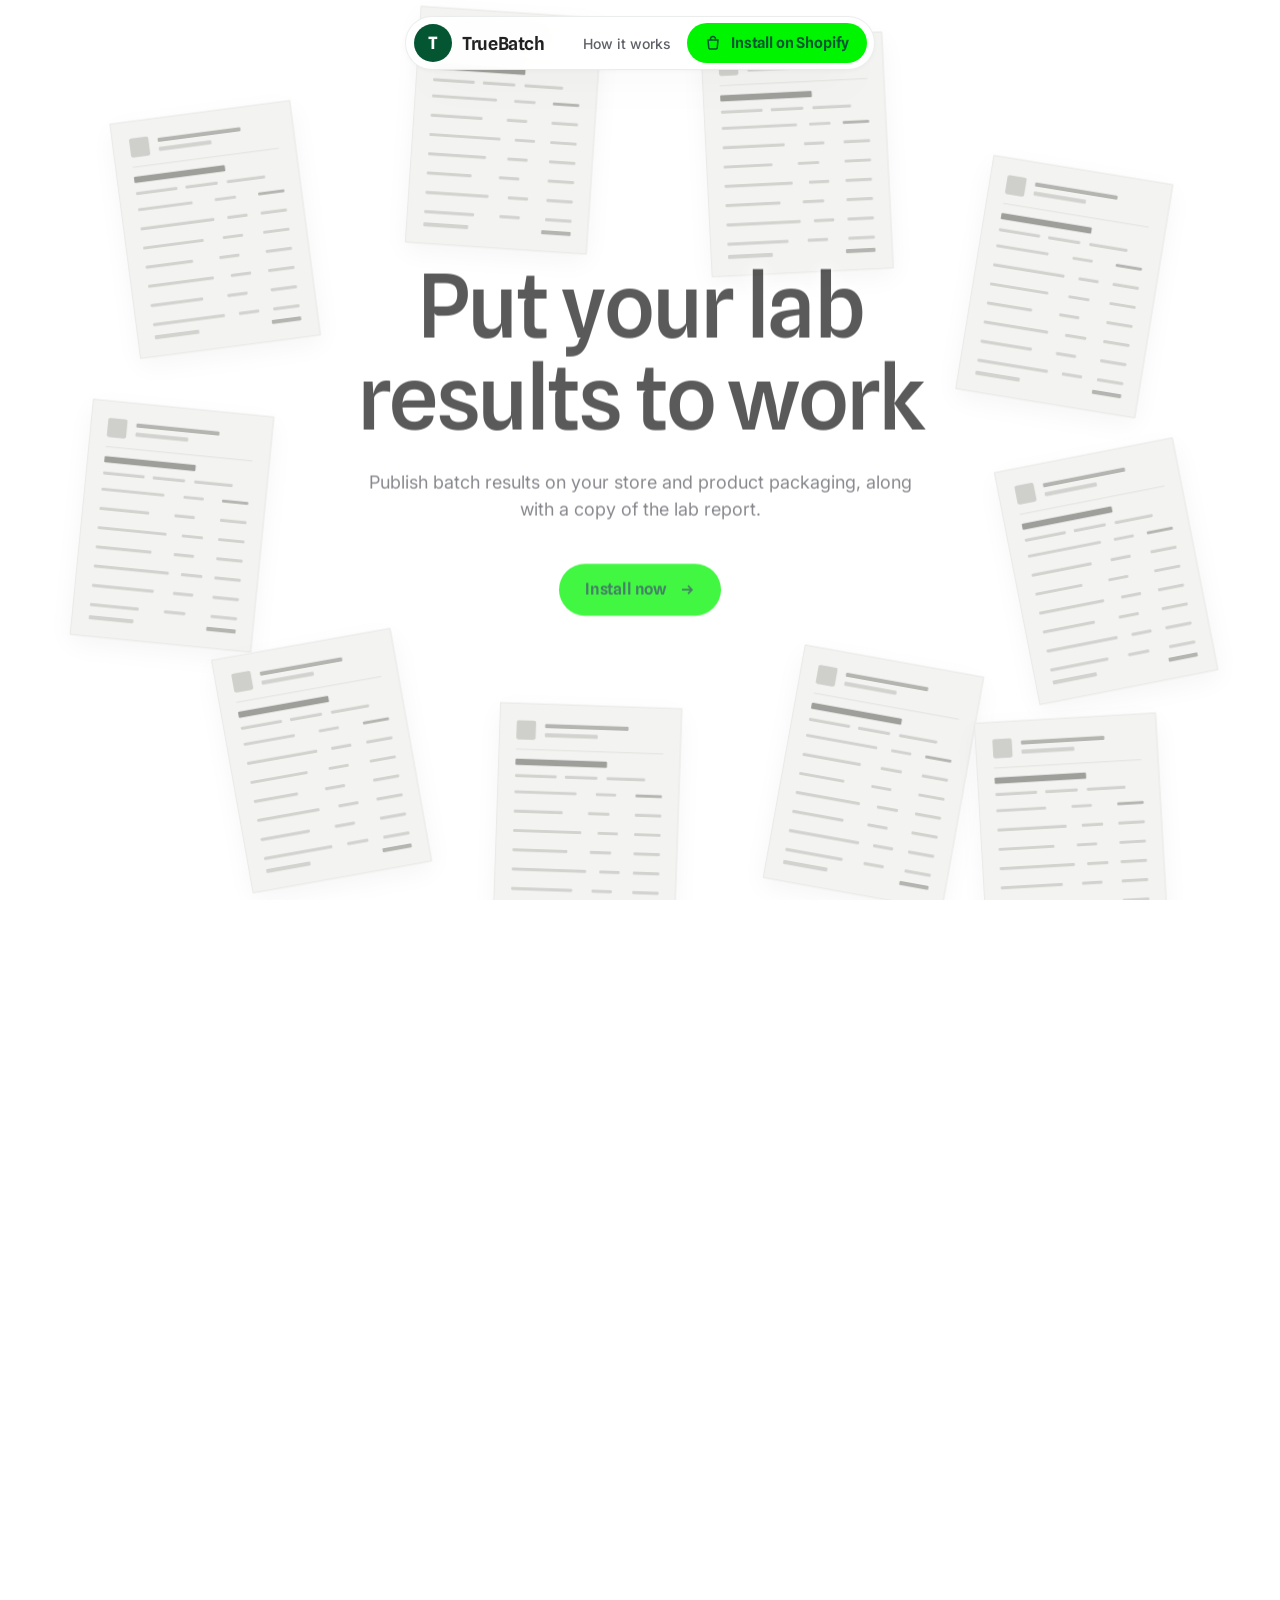
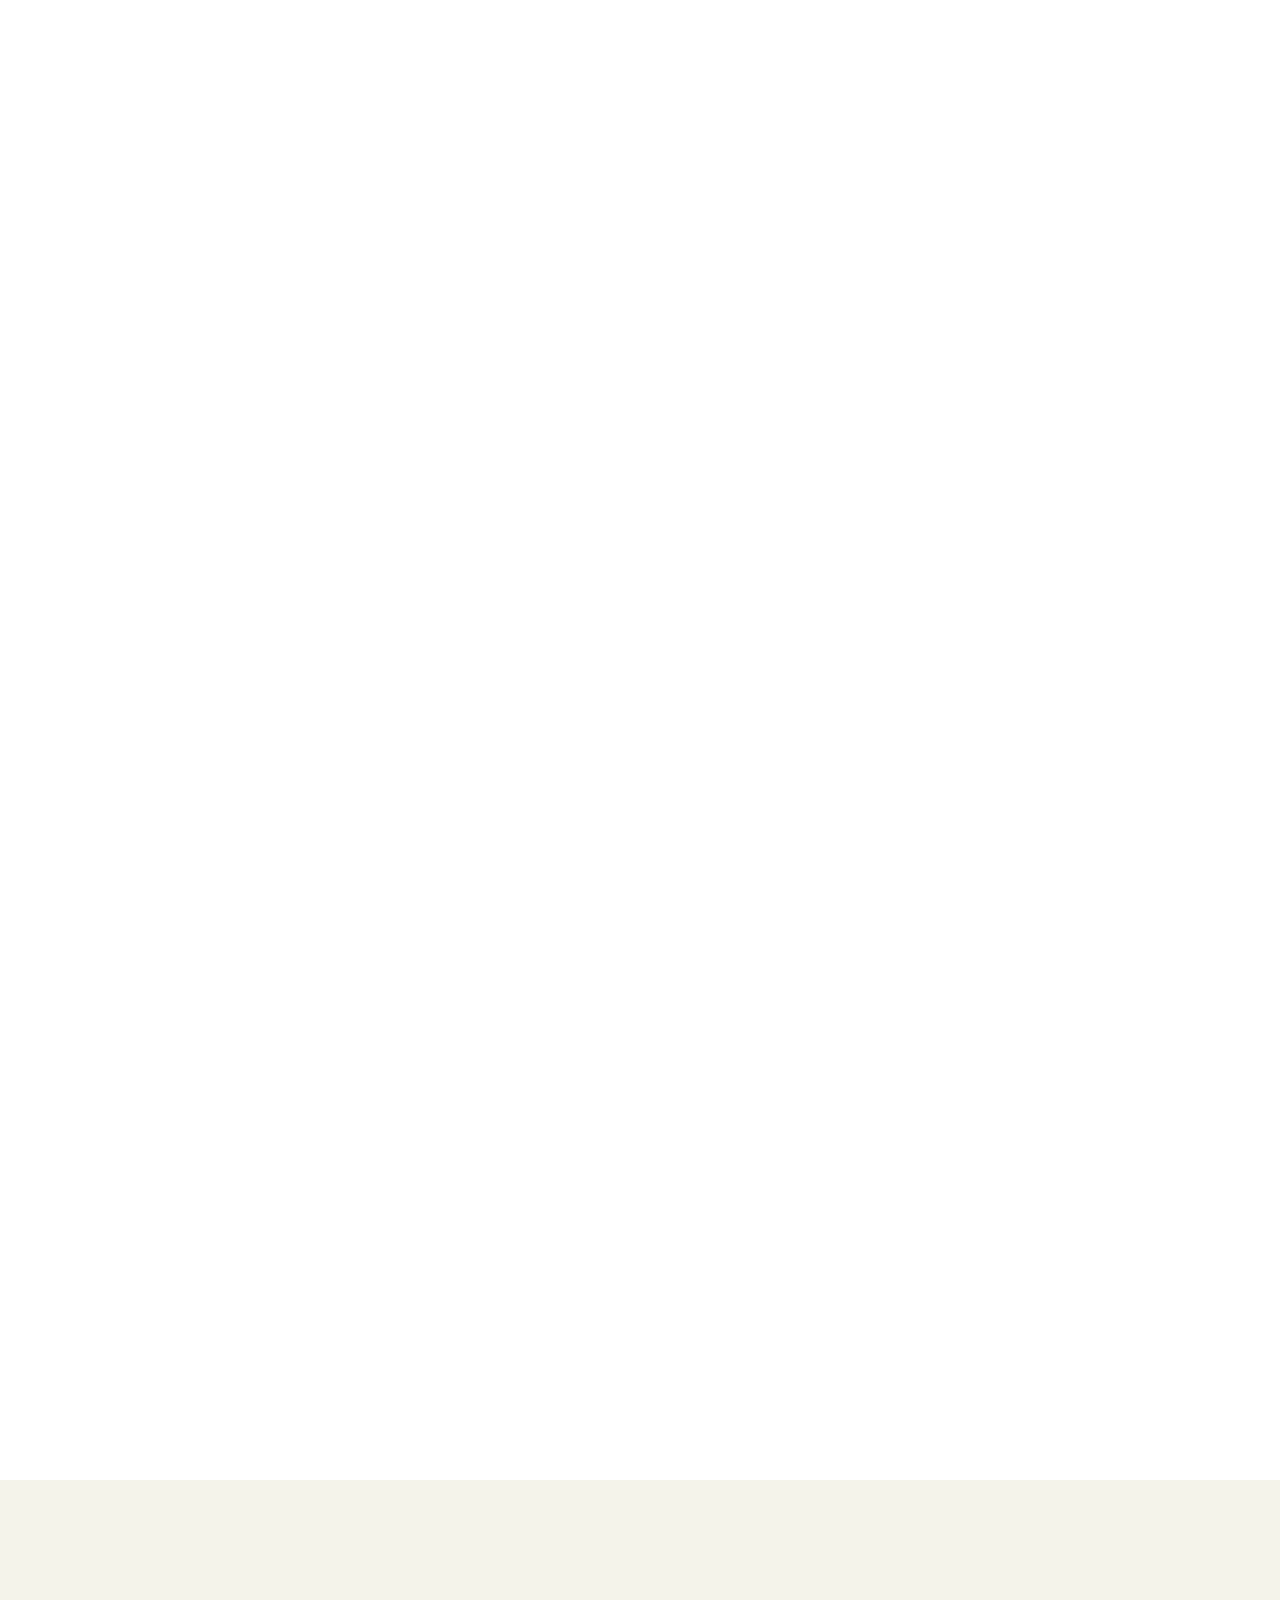
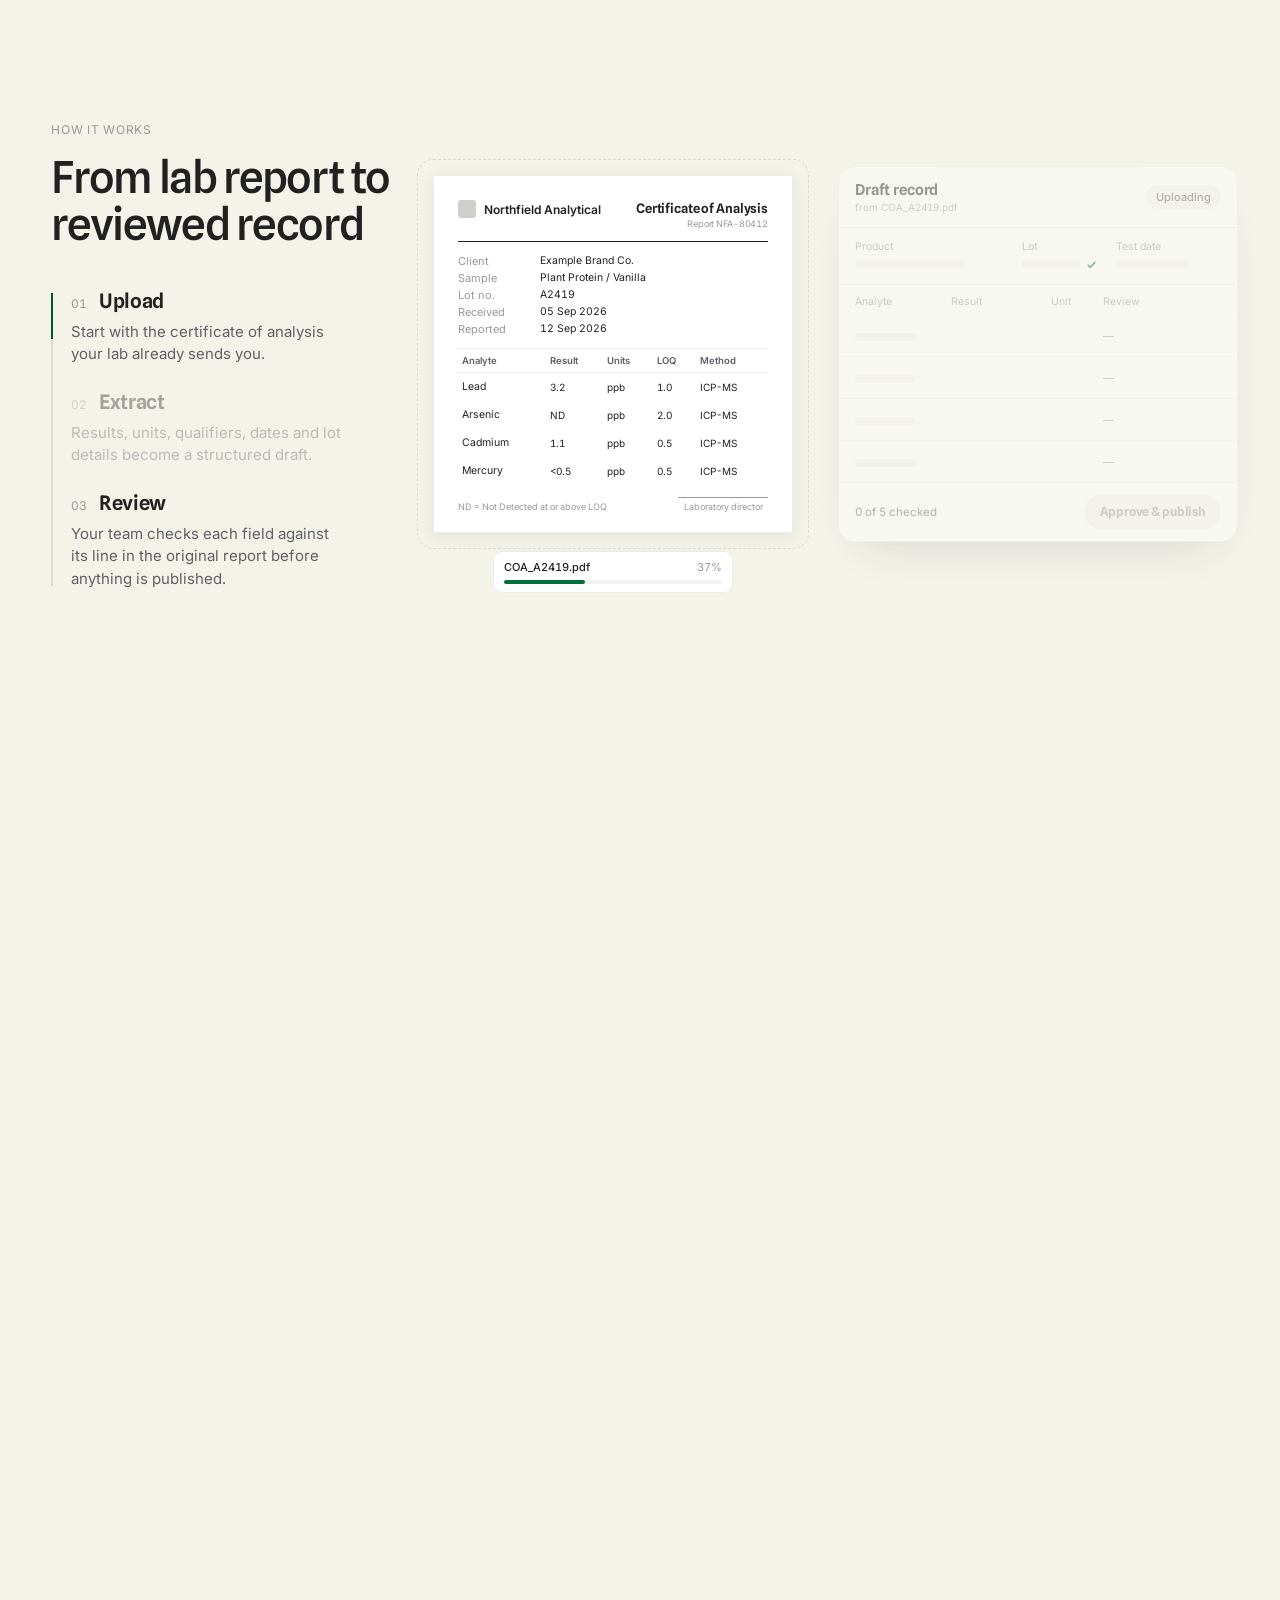
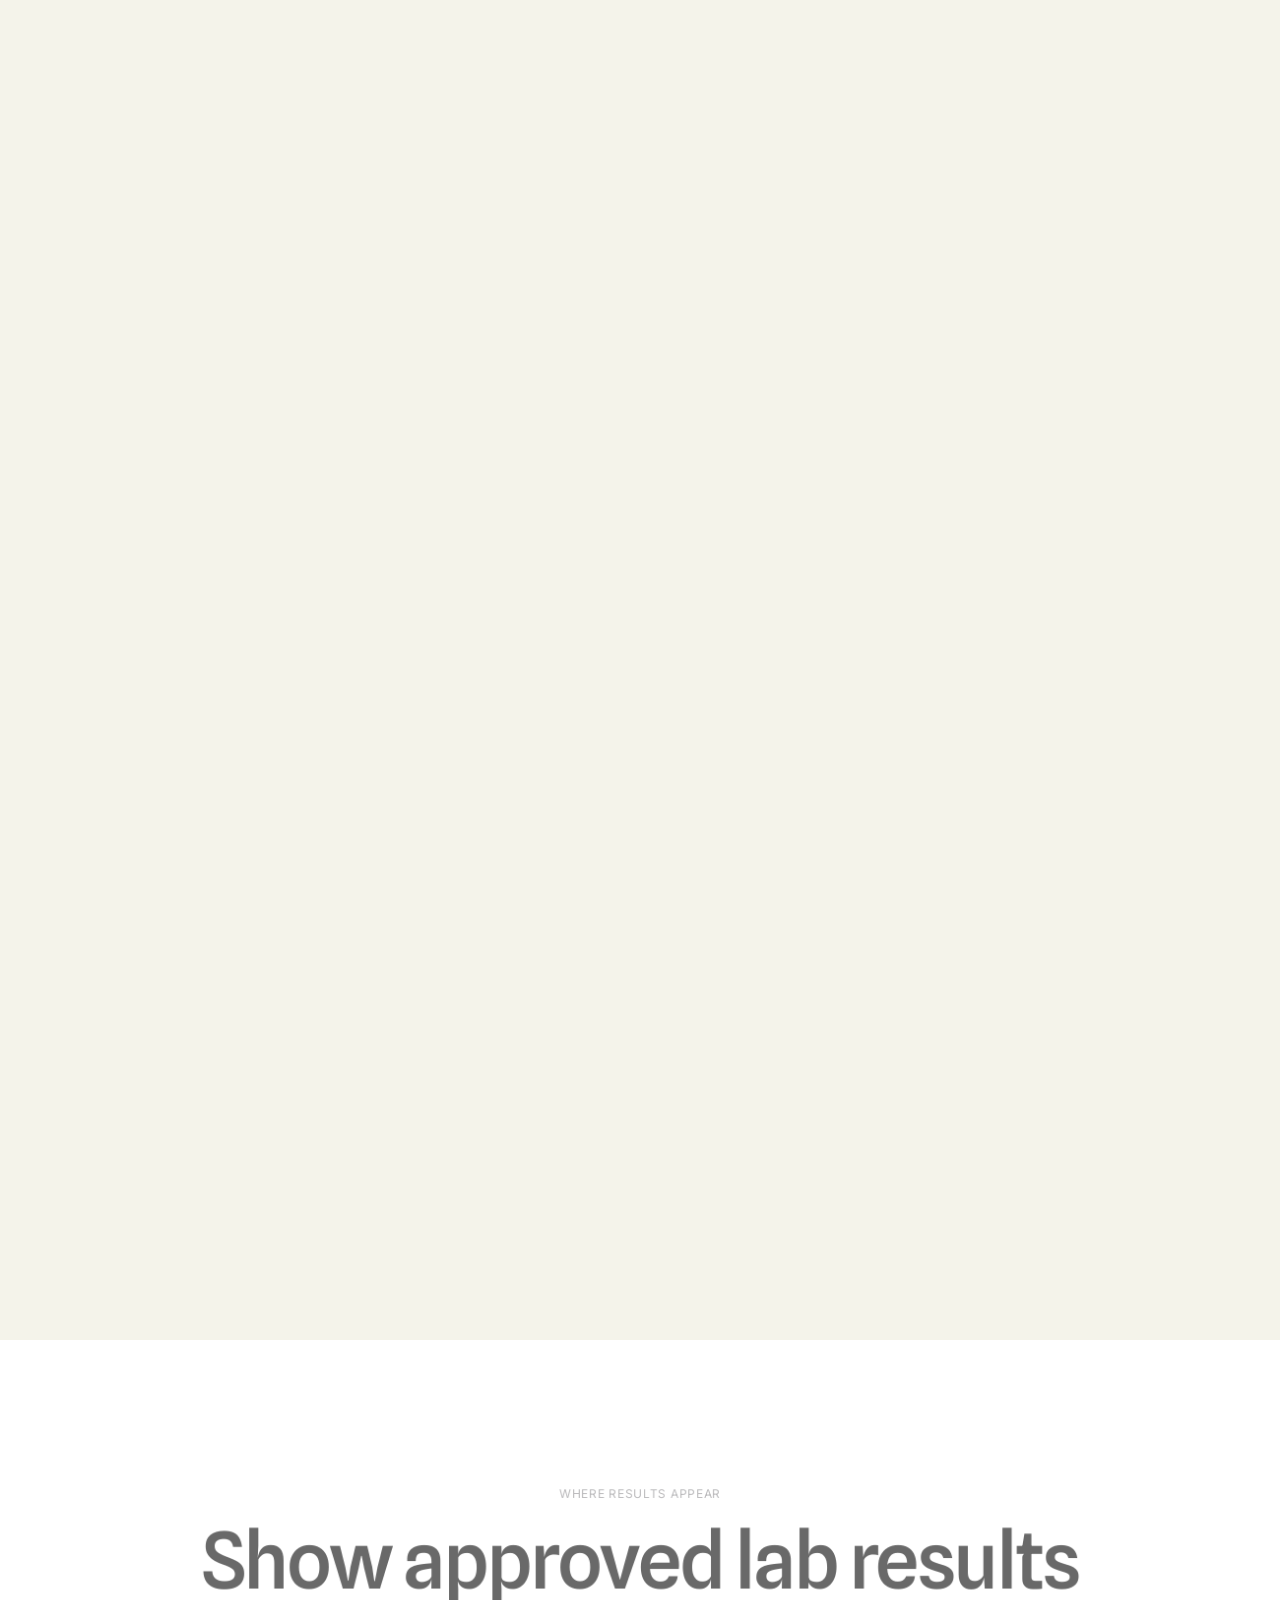
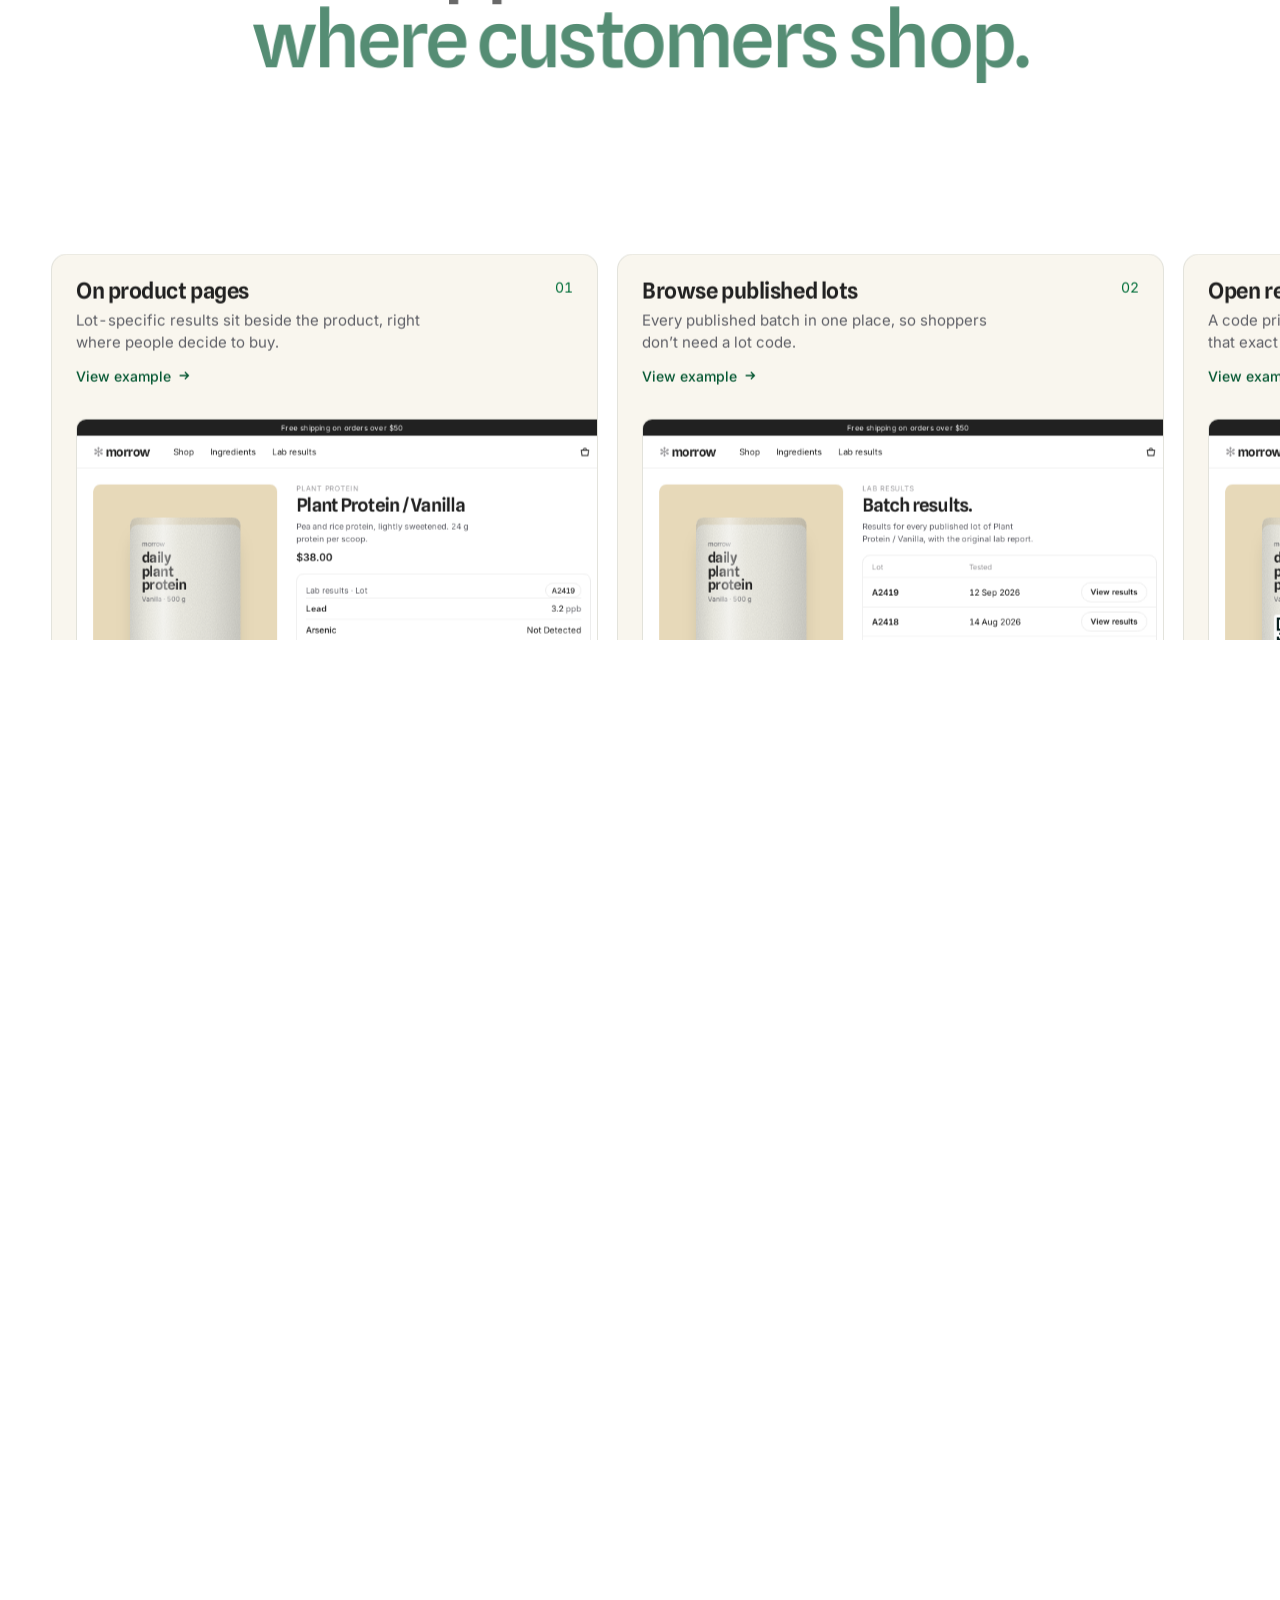
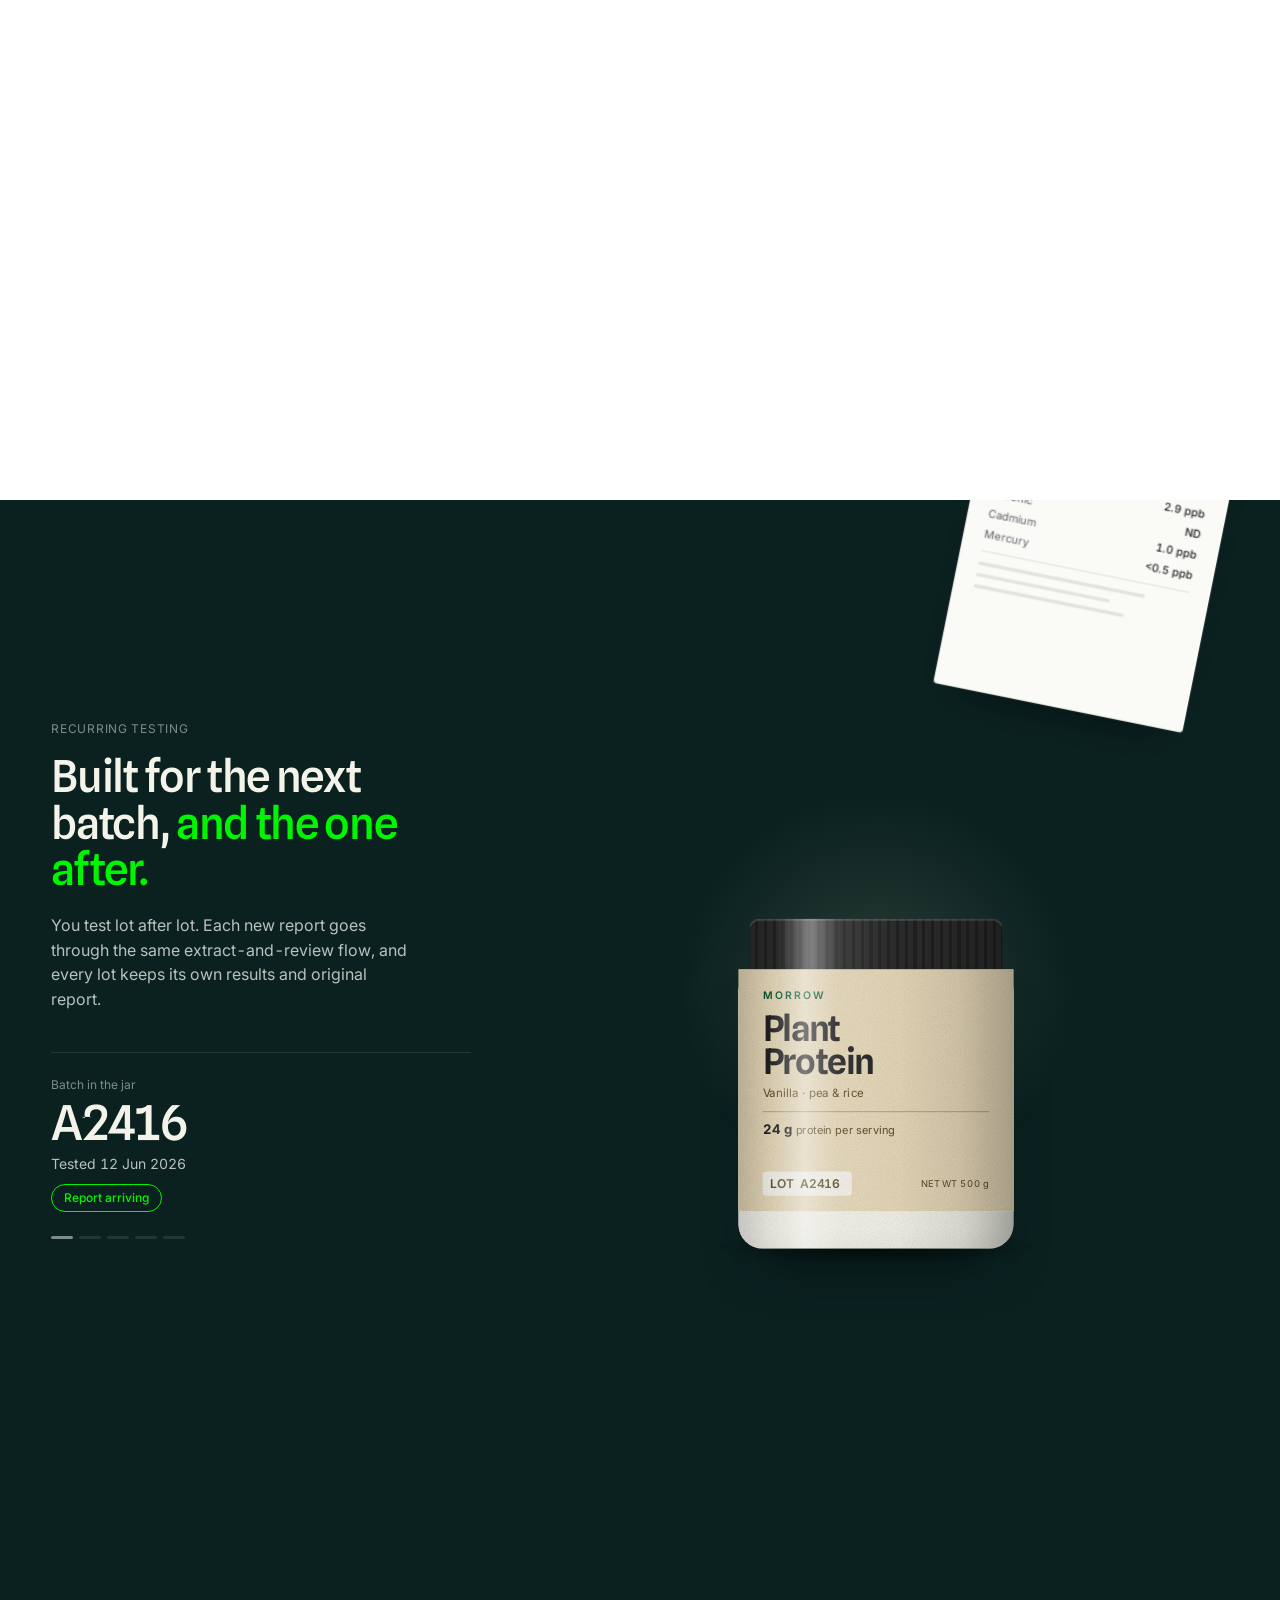
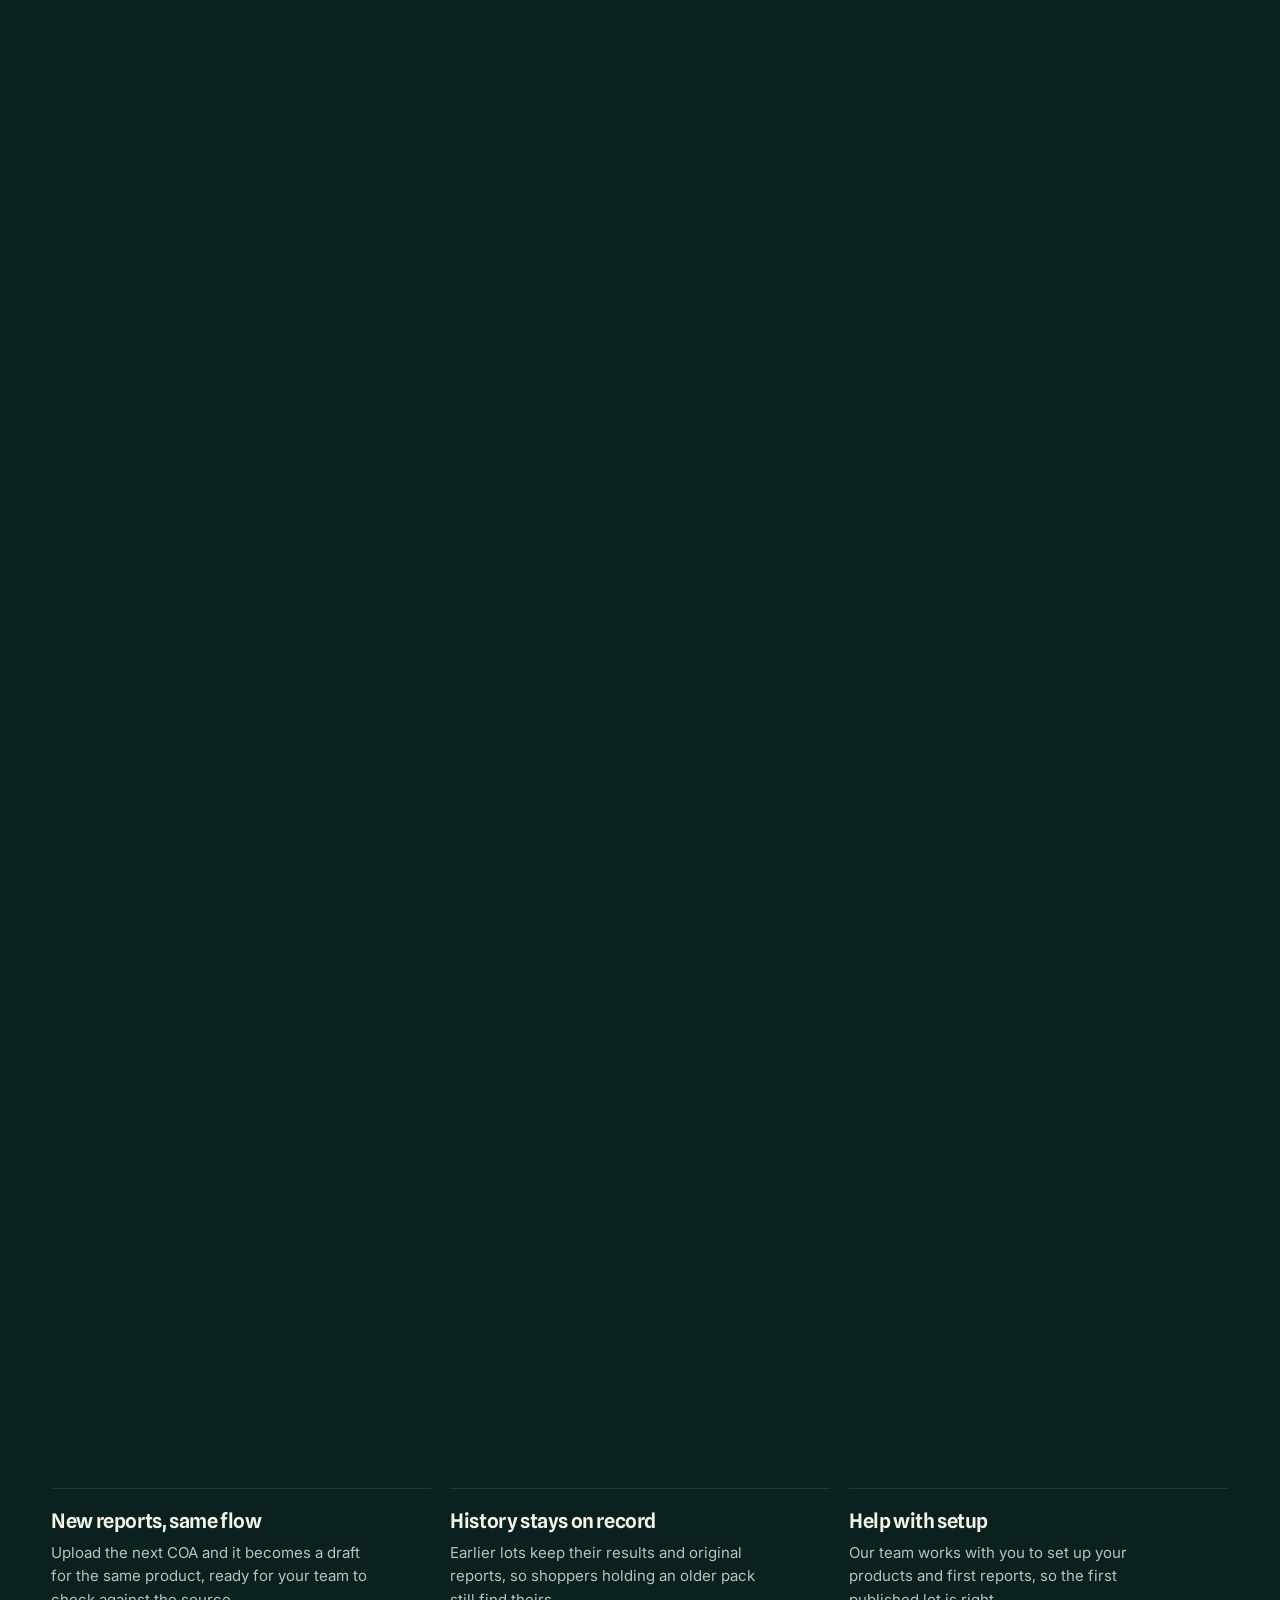
==== index.html @ 40ac440f "Publish the TrueBatch homepage as a static GitHub Pages site. Co-authored-by: Cursor <cursoragent@cu" ====
<!doctype html>
<html lang="en" data-theme="light">
<head>
<meta charset="utf-8">
<meta name="viewport" content="width=device-width, initial-scale=1">
<title>TrueBatch — Lab results for Shopify brands</title>
<meta name="description" content="Turn the lab reports you already have into reviewed, lot-specific results on your Shopify store, product pages and packaging.">
<link rel="stylesheet" href="tokens/tokens.css">
<style>
  :root {
    --ease-reveal: cubic-bezier(0.22, 1, 0.36, 1);
    --ease-ui: cubic-bezier(0.4, 0, 0.2, 1);
    --paper-w: clamp(120px, 14vw, 220px);
    --phone-scale: 1;
  }
  * { box-sizing: border-box; margin: 0; }
  button, input, select, textarea { font: inherit; }
  html, body { background: var(--color-bg); color: var(--color-text); }
  body { font-family: var(--font-body); font-variant-numeric: tabular-nums; -webkit-font-smoothing: antialiased; }

  /* ---------- Nav ---------- */
  /* Two floating pills: joined in the centre at the top of the page, split to the edges once you scroll (after Tinker) */
  .nav { position: fixed; left: 0; right: 0; top: 16px; height: 54px; z-index: 50; pointer-events: none; }
  .nav-pill {
    position: absolute; left: 0; top: 0; height: 54px; border-radius: 29px; pointer-events: auto;
    display: flex; align-items: center; background: rgb(255 255 255 / 0.94);
    -webkit-backdrop-filter: blur(10px); backdrop-filter: blur(10px);
    border: 1px solid rgb(10 33 32 / 0.08); box-shadow: 0 10px 30px -18px rgb(10 33 32 / 0.35);
    transition: transform 0.45s var(--ease-ui), width 0.45s var(--ease-ui) 0.08s, border-color 0.3s var(--ease-ui), box-shadow 0.3s var(--ease-ui);
    will-change: transform;
  }
  .nav-logo { padding: 0 18px 0 8px; }
  .nav-cta { padding: 0 7px 0 18px; gap: 16px; }
  .nav.is-joined .nav-cta { border-color: transparent; box-shadow: none; background: transparent; -webkit-backdrop-filter: none; backdrop-filter: none; }
  .nav-link { font-size: var(--text-sm); font-weight: 500; color: var(--tb-gray-600); text-decoration: none; white-space: nowrap; transition: color 0.2s var(--ease-ui); }
  .nav-link:hover { color: var(--tb-gray-900); }
  .nav-cta .btn { height: 40px; padding: 0 16px; border-radius: 999px; gap: 8px; white-space: nowrap; }
  .logo-mark {
    width: 38px; height: 38px; border-radius: 50%; background: var(--tb-forest-800); color: #fff; flex: none;
    display: grid; place-items: center; font: 700 17px/1 var(--font-display); letter-spacing: -0.04em; margin-right: 10px;
  }
  .logo {
    display: inline-flex; align-items: center;
    font-family: var(--font-display); font-weight: 600; font-size: 1.125rem;
    letter-spacing: -0.02em; color: var(--tb-gray-900); text-decoration: none;
  }
  .btn {
    display: inline-flex; align-items: center; gap: var(--space-3);
    background: var(--button-bg); color: var(--button-fg);
    font-family: var(--button-font); font-weight: var(--button-weight);
    font-size: var(--text-sm); letter-spacing: -0.01em;
    padding: var(--space-3) var(--space-5); border-radius: var(--button-radius);
    text-decoration: none; border: 0; cursor: pointer;
    transition: background var(--duration-base) var(--ease-ui), transform var(--duration-fast) var(--ease-ui);
  }
  .btn:hover { background: var(--button-bg-hover); }
  .btn:active { transform: translateY(1px); }
  .btn:focus-visible { outline: 2px solid var(--color-focus-ring); outline-offset: 3px; }
  .btn svg { width: 16px; height: 16px; flex: none; }
  .btn--lg { font-size: var(--text-base); padding: var(--space-4) var(--space-6); gap: var(--space-8); }

  /* ---------- Hero scroll stage ---------- */
  .hero { position: relative; height: 520vh; }
  .stage {
    position: sticky; top: 0; height: 100vh; height: 100svh;
    overflow: clip; isolation: isolate;
  }

  /* Scattered lab reports */
  .papers { position: absolute; inset: 0; z-index: 1; pointer-events: none; }
  .paper {
    position: absolute; left: 50%; top: 50%;
    width: var(--paper-w); aspect-ratio: 1 / 1.3;
    margin-left: calc(var(--paper-w) / -2);
    margin-top: calc(var(--paper-w) * -0.65);
    background: #F3F3F2; border: 1px solid #E9E9E7;
    box-shadow: 0 1px 2px rgb(10 33 32 / 0.04), 0 8px 24px rgb(10 33 32 / 0.04);
    padding: calc(var(--paper-w) * 0.09);
    display: flex; flex-direction: column; gap: calc(var(--paper-w) * 0.05);
    will-change: transform, opacity;
  }
  .paper .row { display: flex; gap: 6%; align-items: center; }
  .paper .ln { display: block; flex: none; height: max(2px, calc(var(--paper-w) * 0.02)); background: #D2D2CF; border-radius: 1px; }
  .paper .ln.dk { background: #B4B4B0; }
  .paper .ln.hd { height: max(3px, calc(var(--paper-w) * 0.032)); background: #9E9E9A; }
  .paper .mark { width: 13%; aspect-ratio: 1; background: #CFCFCB; border-radius: 2px; flex: none; }
  .paper .tbl { display: flex; flex-direction: column; justify-content: space-between; margin-top: calc(var(--paper-w) * 0.02); flex: 1; }
  .paper .tbl .row { justify-content: space-between; }
  .paper .rule { height: 1px; background: #E2E2DF; }

  /* Copy */
  .copy {
    position: absolute; inset: 0; z-index: 2;
    display: grid; place-content: center; justify-items: center; text-align: center;
    padding: 0 var(--gutter); will-change: transform, opacity;
  }
  .copy h1 {
    font-family: var(--font-display); font-weight: 500;
    font-size: var(--text-display); line-height: var(--leading-tight);
    letter-spacing: var(--tracking-display); max-width: 11ch;
  }
  /* soft halo keeps copy legible while reports slide underneath */
  .copy h1, .copy p { text-shadow: 0 0 24px #fff, 0 0 12px #fff, 0 0 4px #fff; }
  .copy p {
    margin-top: var(--space-6); max-width: 34rem;
    font-size: var(--text-lg); line-height: var(--leading-normal); color: var(--color-text-secondary);
  }
  .copy .btn { margin-top: var(--space-10); }

  .scroll-hint {
    position: absolute; left: 50%; bottom: var(--space-8); z-index: 2; transform: translateX(-50%);
    font-family: var(--font-body); font-size: var(--text-xs); color: var(--color-text-muted);
    letter-spacing: 0.04em; display: flex; flex-direction: column; align-items: center; gap: var(--space-2);
  }
  .scroll-hint i { width: 1px; height: 28px; background: var(--color-border-strong); position: relative; overflow: hidden; }
  .scroll-hint i::after {
    content: ""; position: absolute; inset: 0; background: var(--color-text-secondary);
    animation: drip 1.8s var(--ease-reveal) infinite;
  }
  @keyframes drip { from { transform: translateY(-100%); } to { transform: translateY(100%); } }

  /* ---------- Phone ---------- */
  .phone-wrap {
    position: absolute; left: 50%; top: 50%; z-index: 3;
    width: 320px; height: 660px; margin: -330px 0 0 -160px;
    will-change: transform, opacity; opacity: 0; pointer-events: none;
  }
  .phone-wrap.is-live { pointer-events: auto; }
  .phone {
    width: 100%; height: 100%; border-radius: 52px; padding: 11px;
    background: #111312;
    box-shadow: inset 0 0 0 1.5px #3A3D3B, 0 30px 60px -20px rgb(10 33 32 / 0.25), 0 12px 24px -12px rgb(10 33 32 / 0.18);
  }
  .screen {
    position: relative; width: 100%; height: 100%; border-radius: 42px; overflow: hidden;
    background: #fff; color: var(--tb-gray-900); font-size: 13px;
  }
  .island { position: absolute; top: 10px; left: 50%; width: 96px; height: 28px; margin-left: -48px; background: #111312; border-radius: 20px; z-index: 6; }
  .status {
    height: 50px; padding: 16px 26px 0 30px; display: flex; justify-content: space-between;
    font-weight: 600; font-size: 14px;
  }
  .status .icons { display: flex; gap: 5px; align-items: center; }
  .status .icons span { display: block; background: currentColor; border-radius: 1px; }
  .store-bar {
    display: grid; grid-template-columns: 24px 1fr 24px; align-items: center;
    padding: 6px 18px 10px; border-bottom: 1px solid var(--tb-gray-200);
  }
  .store-bar b { text-align: center; font-family: var(--font-display); font-weight: 600; font-size: 14px; letter-spacing: -0.01em; }
  .store-bar svg { width: 18px; height: 18px; color: var(--tb-gray-600); }
  .pdp { padding: 0 0 18px; }
  .shot {
    height: 222px; background: var(--tb-cream-50); display: grid; place-items: center; position: relative;
  }
  .jar { position: relative; width: 104px; height: 140px; }
  .jar .lid { position: absolute; left: 10px; right: 10px; top: 0; height: 24px; background: var(--tb-forest-800); border-radius: 6px 6px 3px 3px; }
  .jar .body {
    position: absolute; left: 0; right: 0; top: 20px; bottom: 0; background: #fff; border-radius: 14px;
    box-shadow: inset 0 0 0 1px #E4E2D8, 0 10px 20px -10px rgb(10 33 32 / 0.25);
    display: grid; place-content: center; text-align: center; gap: 3px;
  }
  .jar .body b { font-family: var(--font-display); font-size: 13px; letter-spacing: -0.02em; color: var(--tb-forest-800); }
  .jar .body small { font-family: var(--font-body); font-size: 8px; color: var(--tb-gray-400); }
  .dots { position: absolute; bottom: 10px; display: flex; gap: 5px; }
  .dots i { width: 5px; height: 5px; border-radius: 50%; background: #D3D1C6; }
  .dots i:first-child { background: var(--tb-gray-900); }
  .pdp-info { padding: 14px 18px 0; }
  .pdp-info h3 { font-family: var(--font-display); font-weight: 600; font-size: 18px; letter-spacing: -0.02em; }
  .pdp-info .meta { display: flex; justify-content: space-between; margin-top: 2px; color: var(--tb-gray-600); }
  .pdp-info .price { color: var(--tb-gray-900); font-weight: 500; }

  /* TrueBatch widget */
  .tbw {
    margin: 14px 18px 0; border: 1px solid var(--tb-gray-200); border-radius: 10px; padding: 12px;
  }
  .tbw-top { display: flex; justify-content: space-between; align-items: center; gap: 8px; }
  .tbw-label { font-size: 12px; color: var(--tb-gray-600); }
  .lot {
    font-family: var(--font-body); font-size: 10.5px; font-weight: 500; letter-spacing: 0.01em;
    border: 1px solid var(--tb-gray-200); border-radius: 4px; padding: 3px 6px; color: var(--tb-gray-900);
    display: inline-flex; gap: 4px; align-items: center; white-space: nowrap;
  }
  .lot svg { width: 9px; height: 9px; color: var(--tb-gray-400); }
  .tbw-btn {
    margin-top: 10px; width: 100%; display: flex; justify-content: space-between; align-items: center;
    background: var(--tb-forest-800); color: #fff; border: 0; border-radius: 6px;
    padding: 11px 12px; font: 600 13px/1 var(--font-display); letter-spacing: -0.01em; cursor: pointer;
    position: relative; transition: background var(--duration-base) var(--ease-ui);
  }
  .tbw-btn:hover { background: var(--tb-forest-700); }
  .tbw-btn:focus-visible { outline: 2px solid var(--tb-lime-500); outline-offset: 2px; }
  .tbw-btn svg { width: 14px; height: 14px; }
  .tbw-btn .lbl, .tbw-btn .lbl2 { display: flex; align-items: center; gap: 8px; }
  .tb-badge {
    width: 18px; height: 18px; border-radius: 4px; background: #fff; color: var(--tb-forest-800);
    display: grid; place-items: center; font: 700 11px/1 var(--font-display); letter-spacing: -0.02em; flex: none;
  }
  .tbw-btn { transition: background var(--duration-base) var(--ease-ui), transform 0.18s var(--ease-ui); }
  .tbw-btn.is-press { background: var(--tb-forest-700); transform: scale(0.97); }
  .tap {
    position: absolute; right: 22px; top: 50%; width: 30px; height: 30px; margin: -15px -15px 0 0; border-radius: 50%;
    background: rgb(255 255 255 / 0.55); box-shadow: 0 0 0 1px rgb(255 255 255 / 0.7);
    opacity: 0; transform: scale(1.5); pointer-events: none;
    transition: opacity 0.2s var(--ease-ui), transform 0.25s var(--ease-reveal);
  }
  .tbw-btn.is-press .tap { opacity: 1; transform: scale(0.8); }
  .tbw-foot { margin-top: 8px; font-size: 10px; color: var(--tb-gray-400); text-align: center; }
  .add { margin: 12px 18px 0; height: 40px; border-radius: 6px; background: var(--tb-gray-900); color: #fff; display: grid; place-items: center; font-weight: 600; font-size: 13px; }

  /* Results sheet */
  .scrim { position: absolute; inset: 0; background: rgb(10 33 32 / 0.32); opacity: 0; pointer-events: none; transition: opacity 0.35s var(--ease-ui); z-index: 4; }
  .sheet {
    position: absolute; left: 0; right: 0; bottom: 0; height: 88%; z-index: 5;
    background: #fff; border-radius: 22px 22px 0 0; transform: translateY(102%);
    transition: transform 0.6s var(--ease-reveal);
    display: flex; flex-direction: column;
  }
  .screen.is-open .scrim { opacity: 1; pointer-events: auto; }
  .screen.is-open .sheet { transform: none; }
  .grab { width: 36px; height: 4px; border-radius: 4px; background: var(--tb-gray-200); margin: 8px auto 0; flex: none; }
  .sheet-head { padding: 12px 18px 12px; border-bottom: 1px solid var(--tb-gray-200); flex: none; }
  .sheet-head .t { display: flex; justify-content: space-between; align-items: center; }
  .sheet-head h4 { font-family: var(--font-display); font-weight: 600; font-size: 16px; letter-spacing: -0.02em; }
  .x { width: 26px; height: 26px; border-radius: 50%; border: 0; background: var(--tb-gray-100); display: grid; place-items: center; cursor: pointer; color: var(--tb-gray-600); }
  .x svg { width: 12px; height: 12px; }
  .sample { display: inline-block; margin-top: 8px; font-family: var(--font-body); font-size: 9.5px; letter-spacing: 0.02em; color: var(--tb-gray-600); background: var(--tb-cream-50); border-radius: 3px; padding: 2px 6px; }
  .sheet-meta { display: grid; grid-template-columns: 1fr 1fr; gap: 6px 10px; margin-top: 10px; font-size: 11px; }
  .sheet-meta dt { color: var(--tb-gray-400); font-size: 10px; }
  .sheet-meta dd { font-family: var(--font-body); font-size: 10.5px; }
  .sheet-body { overflow-y: auto; padding: 4px 18px 0; flex: 1; scrollbar-width: none; }
  .grp { font-size: 10px; font-weight: 600; color: var(--tb-gray-400); letter-spacing: 0.06em; text-transform: uppercase; margin: 14px 0 2px; }
  .res { padding: 11px 0; border-bottom: 1px solid var(--tb-gray-100); }
  .res-top { display: flex; justify-content: space-between; align-items: baseline; gap: 8px; }
  .res-name { font-size: 13px; }
  .res-name small { color: var(--tb-gray-400); font-size: 11px; }
  .res-val { font-family: var(--font-body); font-size: 13px; font-weight: 500; white-space: nowrap; }
  .res-val.nd { color: var(--tb-gray-600); }
  .res-sub { display: flex; justify-content: space-between; margin-top: 3px; font-family: var(--font-body); font-size: 9.5px; color: var(--tb-gray-400); }
  .bar { position: relative; height: 4px; background: var(--tb-gray-100); border-radius: 4px; margin-top: 7px; }
  .bar i { position: absolute; left: 0; top: 0; bottom: 0; width: 0; background: var(--tb-forest-700); border-radius: 4px; transition: width 0.8s var(--ease-reveal) 0.35s; }
  .screen.is-open .bar i { width: var(--w); }
  .bar::after { content: ""; position: absolute; right: 0; top: -3px; bottom: -3px; width: 1.5px; background: var(--tb-gray-400); }
  .sheet-foot { padding: 12px 18px 22px; border-top: 1px solid var(--tb-gray-200); flex: none; }
  .coa {
    width: 100%; display: flex; align-items: center; justify-content: center; gap: 8px;
    border: 1px solid var(--tb-gray-900); border-radius: 6px; padding: 10px; background: #fff;
    font: 600 12.5px/1 var(--font-display); color: var(--tb-gray-900); text-decoration: none;
  }
  .coa svg { width: 14px; height: 14px; }
  .sheet-foot p { margin-top: 8px; font-size: 9.5px; color: var(--tb-gray-400); text-align: center; line-height: 1.4; }

  .caption {
    position: absolute; z-index: 3; left: 50%; bottom: var(--space-6); transform: translateX(-50%);
    font-family: var(--font-body); font-size: var(--text-xs); color: var(--color-text-muted);
    white-space: nowrap; opacity: 0; pointer-events: none;
  }

  /* ---------- How it works: report → draft → review ---------- */
  .hiw { background: var(--color-bg-subtle); }
  .hiw-track { position: relative; height: 340vh; }
  .hiw-stage {
    position: sticky; top: 0; height: 100vh; height: 100svh; overflow: clip;
    max-width: 1440px; margin: 0 auto; padding: 96px var(--gutter) 48px;
    display: grid; grid-template-columns: minmax(260px, 340px) 1fr; gap: clamp(32px, 4vw, 72px); align-items: center;
  }
  .eyebrow { font-family: var(--font-body); font-size: var(--text-xs); letter-spacing: 0.06em; text-transform: uppercase; color: var(--color-text-muted); }
  .hiw-stage > * { min-width: 0; }
  .hiw-head h2 {
    margin-top: var(--space-4); font-family: var(--font-display); font-weight: 500;
    font-size: var(--text-h2); line-height: 1.08; letter-spacing: var(--tracking-display);
  }
  .steps { list-style: none; padding: 0 0 0 20px; margin-top: var(--space-10); position: relative; display: grid; gap: var(--space-6); }
  .steps::before, .steps::after { content: ""; position: absolute; left: 0; top: 4px; bottom: 4px; width: 1.5px; background: var(--color-border-strong); }
  .steps::after { background: var(--tb-forest-800); transform-origin: top; transform: scaleY(var(--rail, 0)); }
  .step { opacity: 0.38; transition: opacity 0.4s var(--ease-reveal); }
  .step.is-active { opacity: 1; }
  .step-top { display: flex; gap: var(--space-3); align-items: baseline; }
  .step-num { font-family: var(--font-body); font-size: var(--text-xs); color: var(--color-text-muted); }
  .step-title { font-family: var(--font-display); font-weight: 600; font-size: 1.25rem; letter-spacing: -0.02em; }
  .step-desc { margin-top: var(--space-2); font-size: 0.9375rem; line-height: 1.5; color: var(--color-text-secondary); max-width: 30ch; }
  .step-now { display: none; }

  .desk { position: relative; display: flex; gap: clamp(28px, 3.5vw, 56px); align-items: center; justify-content: center; }
  .coa-wrap { position: relative; flex: none; }
  .drop {
    position: absolute; inset: -16px; border: 1.5px dashed var(--color-border-strong); border-radius: 14px;
    display: grid; place-items: center; color: var(--color-text-muted); font-size: var(--text-sm);
  }
  .drop span { display: flex; flex-direction: column; align-items: center; gap: var(--space-2); }
  .drop svg { width: 22px; height: 22px; }
  .file {
    position: absolute; left: 50%; bottom: -60px; transform: translateX(-50%); width: 240px;
    background: #fff; border: 1px solid var(--color-border); border-radius: 8px; padding: 8px 10px;
    font-family: var(--font-body); font-size: 11px; color: var(--color-text);
  }
  .file div { display: flex; justify-content: space-between; color: var(--color-text-muted); }
  .file div b { color: var(--color-text); font-weight: 500; }
  .file .bar { margin-top: 6px; }
  .file .bar::after { display: none; }

  .coa-doc {
    position: relative; width: 360px; background: #fff; border: 1px solid var(--color-border);
    box-shadow: var(--shadow-md); padding: 24px 24px 20px; font-size: 11px; color: var(--tb-gray-900);
    will-change: transform, opacity;
  }
  .coa-hd { display: flex; justify-content: space-between; align-items: flex-start; padding-bottom: 12px; border-bottom: 1.5px solid var(--tb-gray-900); }
  .coa-lab { display: flex; gap: 8px; align-items: center; font-weight: 600; font-size: 12px; }
  .coa-lab i { width: 18px; height: 18px; border-radius: 3px; background: #CFCFCB; }
  .coa-ttl { text-align: right; font-family: var(--font-display); font-weight: 600; font-size: 13px; letter-spacing: -0.01em; }
  .coa-ttl small { display: block; font-family: var(--font-body); font-weight: 400; font-size: 9px; color: var(--tb-gray-400); margin-top: 2px; }
  .coa-meta { display: grid; grid-template-columns: 74px 1fr; gap: 3px 8px; padding: 12px 0; }
  .coa-meta dt { color: var(--tb-gray-400); }
  .coa-meta dd { font-family: var(--font-body); font-size: 10.5px; }
  .src { border-radius: 2px; box-shadow: 0 0 0 3px transparent; transition: background 0.3s var(--ease-ui), box-shadow 0.3s var(--ease-ui); }
  .src.is-read { background: rgb(0 245 0 / 0.16); box-shadow: 0 0 0 3px rgb(0 245 0 / 0.16); }
  .src.is-focus { background: rgb(0 245 0 / 0.22); box-shadow: 0 0 0 3px rgb(0 245 0 / 0.22), 0 0 0 4.5px var(--tb-forest-800); }
  .coa-tbl { width: 100%; border-collapse: collapse; font-size: 10.5px; }
  .coa-tbl th { text-align: left; font-weight: 600; font-size: 9.5px; color: var(--tb-gray-600); padding: 6px 4px; border-top: 1px solid var(--tb-gray-200); border-bottom: 1px solid var(--tb-gray-200); }
  .coa-tbl td { padding: 7px 4px; border-bottom: 1px solid var(--tb-gray-100); }
  .coa-tbl td:not(:first-child) { font-family: var(--font-body); font-size: 10px; }
  .coa-tbl tr.src td { border-bottom-color: transparent; }
  .coa-ft { margin-top: 12px; display: flex; justify-content: space-between; align-items: flex-end; font-size: 9px; color: var(--tb-gray-400); }
  .coa-ft .sig { width: 90px; border-top: 1px solid var(--tb-gray-400); padding-top: 3px; text-align: center; }
  .scan { position: absolute; left: 0; right: 0; top: 0; height: 2px; background: var(--tb-lime-500); box-shadow: 0 0 12px 2px rgb(0 245 0 / 0.45); opacity: 0; pointer-events: none; }

  .draft {
    width: 400px; flex: none; background: #fff; border: 1px solid var(--color-border); border-radius: var(--radius-md);
    box-shadow: var(--shadow-md); font-size: 13px; color: var(--tb-gray-900); will-change: opacity;
  }
  .draft-hd { display: flex; justify-content: space-between; align-items: center; padding: 14px 16px; border-bottom: 1px solid var(--tb-gray-200); }
  .draft-hd b { font-family: var(--font-display); font-weight: 600; font-size: 15px; letter-spacing: -0.01em; }
  .draft-hd small { display: block; font-family: var(--font-body); font-size: 10px; color: var(--tb-gray-400); margin-top: 2px; }
  .pill { font-size: 11px; font-weight: 500; padding: 3px 8px; border-radius: 999px; background: var(--tb-gray-100); color: var(--tb-gray-600); white-space: nowrap; transition: background 0.3s var(--ease-ui), color 0.3s var(--ease-ui); }
  .pill.is-review { background: var(--tb-sand-200); color: #5B4A1F; }
  .pill.is-done { background: var(--tb-forest-800); color: #fff; }
  .draft-meta { display: grid; grid-template-columns: 1.5fr 0.8fr 1fr; gap: 10px; padding: 12px 16px; border-bottom: 1px solid var(--tb-gray-200); }
  .draft-meta dt { font-size: 10.5px; color: var(--tb-gray-400); }
  .draft-meta dd { margin-top: 3px; font-family: var(--font-body); font-size: 11.5px; display: flex; align-items: center; gap: 4px; min-height: 16px; }
  .dst .sk { display: inline-block; height: 8px; width: 70%; border-radius: 4px; background: var(--tb-gray-100); }
  .dst .v { display: none; }
  .dst.is-filled .sk { display: none; }
  .dst.is-filled .v { display: inline; animation: settle 0.45s var(--ease-reveal); }
  @keyframes settle { from { opacity: 0; transform: translateY(3px); } to { opacity: 1; transform: none; } }
  .tick { width: 13px; height: 13px; color: var(--tb-forest-700); opacity: 0; transform: scale(0.6); transition: opacity 0.3s var(--ease-reveal), transform 0.3s var(--ease-reveal); }
  .is-checked .tick { opacity: 1; transform: none; }
  .dhead, .drow { display: grid; grid-template-columns: 1fr 1.05fr 0.5fr 1.35fr; gap: 8px; align-items: center; padding: 0 16px; }
  .dhead { padding-top: 10px; padding-bottom: 6px; font-size: 10.5px; color: var(--tb-gray-400); }
  .drow { min-height: 42px; border-top: 1px solid var(--tb-gray-100); transition: background 0.3s var(--ease-ui); }
  .drow.is-focus { background: var(--tb-gray-50); box-shadow: inset 2px 0 0 var(--tb-forest-800); }
  .drow .an { font-weight: 500; }
  .drow .rv, .drow .un { font-family: var(--font-body); font-size: 12px; }
  .drow .un { color: var(--tb-gray-600); }
  .qual { font-family: var(--font-body); font-size: 9.5px; color: var(--tb-gray-600); border: 1px solid var(--tb-gray-200); border-radius: 3px; padding: 0 4px; margin-left: 4px; }
  .st { font-size: 11px; color: var(--tb-gray-400); display: flex; align-items: center; gap: 5px; white-space: nowrap; }
  .st .flag { display: none; background: var(--tb-sand-200); color: #5B4A1F; border-radius: 4px; padding: 2px 6px; font-weight: 500; }
  .st .ok { display: none; align-items: center; gap: 4px; color: var(--tb-forest-700); font-weight: 500; }
  .st .ok svg { width: 13px; height: 13px; }
  .drow.is-filled .st .dash { display: none; }
  .drow.is-filled:not(.is-checked) .st .wait { display: inline; }
  .st .wait { display: none; }
  .drow.is-flagged:not(.is-checked) .st .wait { display: none; }
  .drow.is-flagged:not(.is-checked) .st .flag { display: inline; }
  .drow.is-checked .st .ok { display: inline-flex; animation: settle 0.45s var(--ease-reveal); }
  .draft-ft { display: flex; justify-content: space-between; align-items: center; gap: 12px; padding: 12px 16px; border-top: 1px solid var(--tb-gray-200); }
  .draft-ft .count { font-size: 11.5px; color: var(--tb-gray-600); font-family: var(--font-body); }
  .approve {
    border: 0; border-radius: 6px; padding: 9px 12px; font: 600 12.5px/1 var(--font-display); letter-spacing: -0.01em;
    background: var(--tb-gray-100); color: var(--tb-gray-400); transition: background 0.3s var(--ease-ui), color 0.3s var(--ease-ui);
  }
  .approve.is-ready { background: var(--tb-forest-800); color: #fff; }
  .approve.is-done { background: var(--tb-lime-500); color: var(--tb-forest-800); }

  .chips { position: absolute; inset: 0; pointer-events: none; z-index: 3; overflow: visible; }
  .chip {
    position: absolute; left: 0; top: 0; white-space: nowrap; opacity: 0;
    font-family: var(--font-body); font-size: 11px; padding: 4px 8px; border-radius: 4px;
    background: var(--tb-forest-800); color: #fff; box-shadow: 0 6px 16px -6px rgb(10 33 32 / 0.4);
    will-change: transform, opacity;
  }
  .link-line { position: absolute; inset: 0; width: 100%; height: 100%; pointer-events: none; z-index: 2; overflow: visible; }
  .link-line path { fill: none; stroke: var(--tb-forest-800); stroke-width: 1.5; stroke-dasharray: 3 4; }
  .link-line circle { fill: var(--tb-forest-800); }

  @media (min-width: 1320px) and (min-height: 820px) {
    .desk { transform: scale(1.14); transform-origin: 40% 50%; }
  }
  @media (max-width: 1100px) {
    .coa-doc { width: 310px; padding: 18px; }
    .draft { width: 350px; }
  }
  @media (max-width: 900px) {
    .hiw-stage { grid-template-columns: 1fr; grid-template-rows: auto 1fr; align-items: start; gap: 14px; padding: 76px 16px 16px; }
    .hiw-head h2 { font-size: 1.5rem; margin-top: var(--space-2); }
    .steps { grid-template-columns: repeat(3, auto); justify-content: start; gap: var(--space-5); padding: 0; margin-top: var(--space-4); }
    .steps::before, .steps::after, .step-desc { display: none; }
    .step-title { font-size: 0.9375rem; }
    .step-now { display: block; margin-top: var(--space-2); font-size: var(--text-sm); line-height: 1.45; color: var(--color-text-secondary); min-height: 2.9em; }
    .desk { flex-direction: column; justify-content: flex-start; gap: 12px; }
    .drop { inset: -8px; }
    .file { bottom: auto; top: 40%; }
    .coa-doc { width: min(100%, 330px); padding: 12px 14px; font-size: 9.5px; }
    .coa-meta { grid-template-columns: 60px 1fr; padding: 8px 0; gap: 1px 6px; }
    .coa-meta .opt, .coa-ft { display: none; }
    .coa-hd { gap: 8px; padding-bottom: 8px; }
    .coa-lab { font-size: 10px; }
    .coa-ttl { font-size: 11px; }
    .coa-tbl td { padding: 4px; }
    .coa-tbl th { padding: 4px; }
    .draft { width: min(100%, 360px); font-size: 12px; }
    .draft-hd { padding: 10px 12px; }
    .draft-meta { padding: 8px 12px; }
    .dhead, .drow { padding: 0 12px; }
    .dhead { display: none; }
    .drow { min-height: 34px; }
    .draft-ft { padding: 8px 12px; }
    .link-line { display: none; }
  }

  /* ---------- Where results appear: headline + card rail ---------- */
  .show { background: var(--color-bg); --card-warm: #F9F6EE; }
  #show-track { position: relative; height: 440vh; }
  .show-stage { position: sticky; top: 0; height: 100vh; height: 100svh; overflow: clip; }
  .show-head {
    position: absolute; left: 0; right: 0; top: 17vh; padding: 0 var(--gutter); text-align: center;
    will-change: opacity, transform; transform-origin: 50% 0;
  }
  .show-head h2 {
    margin: var(--space-5) auto 0; max-width: 24ch; text-wrap: balance;
    font-family: var(--font-display); font-weight: 500; font-size: clamp(2.75rem, 6.2vw, 6.5rem);
    line-height: 1.01; letter-spacing: -0.035em;
  }
  .show-head h2 span { color: var(--tb-forest-800); }
  .show-row { position: absolute; left: var(--gutter); top: 0; display: flex; gap: var(--grid-gap); will-change: transform; }

  .scard {
    position: relative; flex: none; width: var(--cw, 640px); height: var(--ch, 560px);
    background: var(--card-warm); border: 1px solid rgb(231 217 185 / 0.55); border-radius: var(--radius-lg); overflow: hidden;
    color: var(--color-text); text-decoration: none; isolation: isolate;
    transition: transform 0.45s var(--ease-reveal), box-shadow 0.45s var(--ease-reveal), background 0.3s var(--ease-ui);
  }
  .scard:focus-visible { outline: 2px solid var(--color-focus-ring); outline-offset: 3px; }
  .scard-copy { padding: 28px 28px 0; max-width: 40ch; }
  .scard-num { position: absolute; right: 24px; top: 26px; font-size: var(--text-sm); color: var(--tb-forest-700); font-variant-numeric: tabular-nums; }
  .scard h3 { font-family: var(--font-display); font-weight: 600; font-size: 1.375rem; letter-spacing: -0.02em; line-height: 1.15; }
  .scard p { margin-top: 6px; font-size: 0.9375rem; line-height: 1.45; color: var(--color-text-secondary); }
  .scard .more { margin-top: 14px; display: inline-flex; align-items: center; gap: 6px; font-size: var(--text-sm); font-weight: 500; color: var(--color-link); }
  .scard .more svg { width: 14px; height: 14px; transition: transform 0.3s var(--ease-reveal); }
  .scard:hover .more svg { transform: translateX(4px); }

  /* Merchant store mock: someone else's brand, with the TrueBatch part inside it */
  .mock { position: absolute; left: 28px; right: 0; top: 168px; bottom: 0; border-radius: 10px 0 0 0; overflow: hidden; box-shadow: -1px -1px 0 rgb(10 33 32 / 0.06), 0 -10px 30px -18px rgb(10 33 32 / 0.25); }
  .mock-in {
    width: 720px; height: 460px; transform-origin: 0 0; transform: scale(calc(var(--ms, 1) * var(--hz, 1)));
    transition: transform 0.6s var(--ease-reveal);
    --m-bg: var(--tb-white); --m-ink: var(--tb-gray-900); --m-line: var(--tb-gray-200);
    background: var(--m-bg); color: var(--m-ink); font-size: 12px;
  }
  .scard:hover .mock-in { --hz: 1.025; }
  .m-ann { height: 22px; background: var(--tb-gray-900); color: var(--tb-gray-100); font-size: 10px; display: grid; place-items: center; letter-spacing: 0.02em; }
  .m-nav { height: 44px; display: flex; align-items: center; gap: 22px; padding: 0 22px; border-bottom: 1px solid var(--m-line); font-size: 11.5px; }
  .m-logo { font-family: var(--font-display); font-weight: 600; font-size: 17px; letter-spacing: -0.03em; color: var(--m-ink); margin-right: 10px; }
  .m-logo i { font-style: normal; color: var(--tb-gray-400); margin-right: 3px; }
  .m-nav .bag { margin-left: auto; width: 16px; height: 16px; }
  .m-body { display: grid; grid-template-columns: 250px 1fr; gap: 26px; padding: 22px; }
  .m-eyebrow { font-size: 9.5px; letter-spacing: 0.08em; text-transform: uppercase; color: var(--tb-gray-400); }
  .m-h { margin-top: 4px; font-family: var(--font-display); font-weight: 600; font-size: 25px; line-height: 1.05; letter-spacing: -0.03em; color: var(--m-ink); }
  .m-p { margin-top: 8px; font-size: 11px; line-height: 1.5; color: var(--tb-gray-600); max-width: 34ch; }
  .m-price { margin-top: 8px; font-weight: 600; font-size: 14px; }
  .m-cta { margin-top: 12px; height: 34px; border-radius: 4px; background: var(--tb-gray-900); color: #fff; display: grid; place-items: center; font-weight: 600; font-size: 11.5px; }
  .pouch { position: relative; height: 300px; background: var(--tb-sand-200); border-radius: 6px; display: grid; place-items: center; }
  .pouch-bag { position: relative; width: 150px; height: 210px; background: var(--tb-cream-50); border-radius: 10px 10px 16px 16px; box-shadow: 0 18px 30px -18px rgb(10 33 32 / 0.4), inset 0 10px 0 #EAE3CF; padding: 30px 16px 16px; display: flex; flex-direction: column; gap: 4px; }
  .pouch-bag b { font-family: var(--font-display); font-weight: 600; font-size: 19px; line-height: 0.98; letter-spacing: -0.03em; color: var(--m-ink); }
  .pouch-bag small { font-size: 9px; color: var(--tb-gray-600); }
  .pouch-bag .qr { margin-top: auto; width: 62px; height: 62px; padding: 4px; }

  .tb-spot { position: relative; border-radius: 8px; transition: box-shadow 0.35s var(--ease-reveal); }
  .tb-spot::after {
    content: "TrueBatch"; position: absolute; right: 8px; top: -9px; padding: 2px 7px; border-radius: 4px;
    background: var(--tb-lime-500); color: var(--tb-forest-800); font: 600 9.5px/1.3 var(--font-display);
    opacity: 0; transform: translateY(4px); transition: opacity 0.3s var(--ease-ui), transform 0.35s var(--ease-reveal);
  }
  .scard:hover .tb-spot, .scard:focus-visible .tb-spot { box-shadow: 0 0 0 2px var(--tb-lime-500), 0 0 0 6px rgb(0 245 0 / 0.18); }
  .scard:hover .tb-spot::after, .scard:focus-visible .tb-spot::after { opacity: 1; transform: none; }
  .tb-w { margin-top: 14px; background: #fff; border: 1px solid var(--m-line); padding: 12px; color: var(--tb-gray-900); }
  .tb-w .top { display: flex; justify-content: space-between; align-items: center; font-size: 11px; color: var(--tb-gray-600); }
  .tb-w .lot { font-size: 10px; padding: 2px 6px; }
  .tb-w .rr { font-size: 11.5px; padding: 7px 0; }
  .tb-w .tbw-btn { margin-top: 8px; padding: 9px 10px; font-size: 11.5px; cursor: inherit; }
  .tb-w .tb-badge { width: 15px; height: 15px; font-size: 9.5px; }
  .rr { display: flex; justify-content: space-between; align-items: baseline; gap: 12px; padding: 9px 0; border-top: 1px solid var(--tb-gray-100); }
  .rr b { font-weight: 500; }
  .rr .u { color: var(--tb-gray-600); }
  .lots { margin-top: 14px; background: #fff; border: 1px solid var(--m-line); color: var(--tb-gray-900); }
  .lots .hd, .lots .ln2 { display: grid; grid-template-columns: 1fr 1fr 110px; align-items: center; padding: 0 12px; }
  .lots .hd { height: 30px; font-size: 10px; color: var(--tb-gray-400); border-bottom: 1px solid var(--tb-gray-100); }
  .lots .ln2 { height: 40px; font-size: 11.5px; border-bottom: 1px solid var(--tb-gray-100); }
  .lots .ln2 b { font-weight: 600; }
  .lots .go { justify-self: end; font-size: 10.5px; font-weight: 600; padding: 6px 9px; border-radius: 4px; border: 1px solid var(--tb-gray-200); }
  .lots .ln2:first-of-type .go { background: var(--tb-forest-800); border-color: var(--tb-forest-800); color: #fff; }
  .qr { background: #fff; border-radius: 4px; }
  .qr svg { width: 100%; height: 100%; display: block; }
  .m-phone { width: 190px; justify-self: center; background: #fff; border: 7px solid #1B1D1C; border-radius: 26px; padding: 18px 14px 14px; color: var(--tb-gray-900); box-shadow: 0 20px 30px -20px rgb(10 33 32 / 0.5); }
  .m-phone h4 { font-family: var(--font-display); font-weight: 600; font-size: 13px; letter-spacing: -0.02em; }
  .m-phone .m { margin-top: 2px; font-size: 9.5px; color: var(--tb-gray-600); }
  .m-phone .rr { font-size: 10.5px; padding: 6px 0; }
  .m-phone .btn-sm { margin-top: 8px; text-align: center; border: 1px solid var(--tb-gray-900); border-radius: 4px; padding: 6px; font: 600 10px/1 var(--font-display); }
  .m-field { margin-top: 14px; display: flex; gap: 8px; }
  .m-field .f { flex: 1; height: 36px; background: #fff; border: 1.5px solid var(--m-ink); border-radius: 4px; display: flex; align-items: center; padding: 0 10px; font-size: 13px; font-weight: 500; }
  .m-field .f i { width: 1.5px; height: 16px; background: var(--m-ink); margin-left: 1px; animation: blink 1s steps(1) infinite; }
  @keyframes blink { 50% { opacity: 0; } }
  .m-field .b { height: 36px; padding: 0 14px; border-radius: 4px; background: var(--m-ink); color: #fff; display: grid; place-items: center; font-weight: 600; font-size: 11px; }

  .show-ui {
    position: absolute; left: var(--gutter); right: var(--gutter); bottom: 22px; display: flex; align-items: center; gap: var(--space-5);
    font-size: var(--text-sm); color: var(--color-text-muted); font-variant-numeric: tabular-nums; opacity: 0;
  }
  .show-ui b { color: var(--color-text); font-weight: 500; }
  .show-ui .track { flex: 1; max-width: 240px; height: 2px; background: var(--color-border); border-radius: 2px; overflow: hidden; }
  .show-ui .track i { display: block; height: 100%; width: 100%; background: var(--tb-forest-800); transform-origin: left; transform: scaleX(0); }
  .show-ui .name { color: var(--color-text-secondary); }

  @media (max-width: 700px) {
    .show-head h2 br { display: none; }
    .scard-copy { padding: 20px 20px 0; }
    .scard h3 { font-size: 1.125rem; }
    .scard p { font-size: var(--text-sm); }
    .mock { left: 20px; top: 150px; }
  }

    /* ---------- Recurring testing: one product, a report for every batch ---------- */
  .lots-sec {
    --ink: var(--tb-cream-50); --ink-2: #B9C2BC; --ink-3: #7F8C86; --line: #1E3A37; --panel: #0F2B29;
    background: var(--tb-forest-950); color: var(--ink);
  }
  .lots-sec .eyebrow { color: var(--ink-3); }
  #lots-track { position: relative; height: 460vh; }
  .lots-stage {
    position: sticky; top: 0; height: 100vh; height: 100svh; overflow: clip;
    max-width: 1440px; margin: 0 auto; padding: 96px var(--gutter) 40px;
    display: grid; grid-template-columns: minmax(300px, 420px) 1fr; gap: clamp(32px, 4vw, 72px); align-items: center;
  }
  .lots-stage > * { min-width: 0; }
  .lots-copy h2 {
    margin-top: var(--space-4); font-family: var(--font-display); font-weight: 500;
    font-size: var(--text-h2); line-height: 1.06; letter-spacing: var(--tracking-display);
  }
  .lots-copy h2 span { color: var(--tb-lime-500); }
  .lots-copy > p { margin-top: var(--space-5); font-size: var(--text-base); line-height: var(--leading-normal); color: var(--ink-2); max-width: 36ch; }

  .lot-now { margin-top: var(--space-10); padding-top: var(--space-5); border-top: 1px solid var(--line); }
  .lot-now .lbl { font-size: var(--text-xs); color: var(--ink-3); }
  .lot-now .code { display: block; margin-top: 6px; font-family: var(--font-display); font-weight: 500; font-size: 3rem; line-height: 1; letter-spacing: -0.035em; }
  .lot-now .meta { display: block; margin-top: 8px; font-size: var(--text-sm); color: var(--ink-2); }
  .lchip { display: inline-block; margin-top: 12px; font-size: 12px; font-weight: 500; padding: 4px 10px; border-radius: 999px; border: 1px solid #2C4A46; color: var(--ink-2); transition: background 0.3s var(--ease-ui), color 0.3s var(--ease-ui), border-color 0.3s var(--ease-ui); }
  .lchip.is-new { border-color: var(--tb-lime-500); color: var(--tb-lime-500); }
  .lchip.is-review { background: var(--tb-sand-200); border-color: var(--tb-sand-200); color: #5B4A1F; }
  .lot-ticks { display: flex; gap: 6px; margin-top: var(--space-6); }
  .lot-ticks i { width: 22px; height: 3px; border-radius: 3px; background: var(--line); transition: background 0.3s var(--ease-ui); }
  .lot-ticks i.on { background: var(--ink-3); }
  .lot-ticks i.on:last-child { background: var(--tb-lime-500); }

  .lots-scene-wrap { position: relative; justify-self: center; }
  .lots-scene { position: absolute; left: 0; top: 0; width: 600px; height: 560px; transform-origin: 0 0; }
  .glow { position: absolute; left: 50%; top: 52%; width: 520px; height: 520px; margin: -260px 0 0 -260px; border-radius: 50%; background: radial-gradient(closest-side, rgb(231 217 185 / 0.14), transparent 70%); }

  /* lab reports, filed behind the jar */
  .hp {
    position: absolute; left: 50%; top: 44%; width: 220px; height: 284px; margin: -142px 0 0 -110px;
    background: #FAFAF7; border-radius: 3px; padding: 18px; box-shadow: 0 18px 36px -18px rgb(0 0 0 / 0.55);
    display: flex; flex-direction: column; gap: 7px; will-change: transform, opacity; color: var(--tb-gray-900);
  }
  .hp .tab {
    position: absolute; top: -20px; height: 21px; padding: 0 9px; border-radius: 5px 5px 0 0; background: #E7E5DC;
    display: flex; align-items: center; font-size: 10.5px; font-weight: 600; color: var(--tb-gray-900);
  }
  .hp.new .tab { background: var(--tb-lime-500); color: var(--tb-forest-800); }
  .hp.new { box-shadow: 0 0 0 2px var(--tb-lime-500), 0 18px 36px -18px rgb(0 0 0 / 0.55); }
  .hp .h { display: flex; gap: 8px; align-items: center; }
  .hp .h i { width: 16px; height: 16px; border-radius: 3px; background: #D6D6D1; flex: none; }
  .hp .t { font-family: var(--font-display); font-weight: 600; font-size: 11px; letter-spacing: -0.01em; }
  .hp .m { font-size: 9.5px; color: var(--tb-gray-600); }
  .hp .rule { height: 1px; background: #E2E2DD; margin: 2px 0; }
  .hp .row { display: flex; justify-content: space-between; font-size: 9.5px; color: var(--tb-gray-600); }
  .hp .row b { font-weight: 500; color: var(--tb-gray-900); }
  .hp .ln { height: 3px; border-radius: 2px; background: #E4E4DF; }

  /* the product */
  .hjar { position: absolute; left: 50%; bottom: 34px; width: 250px; height: 300px; margin-left: -125px; z-index: 20; }
  .hjar .lid {
    position: absolute; left: 14px; right: 14px; top: 0; height: 56px; border-radius: 12px 12px 4px 4px;
    background: repeating-linear-gradient(90deg, #2A2A2A 0 5px, #1F1F1F 5px 8px); box-shadow: inset 0 -6px 0 rgb(0 0 0 / 0.25);
  }
  .hjar .body {
    position: absolute; left: 0; right: 0; top: 48px; bottom: 0; border-radius: 28px; background: var(--tb-cream-50);
    box-shadow: inset -18px 0 30px -10px rgb(10 33 32 / 0.14), inset 14px 0 24px -12px rgb(255 255 255 / 0.9), 0 30px 50px -24px rgb(0 0 0 / 0.6);
  }
  .hjar .label {
    position: absolute; left: 0; right: 0; top: 46px; bottom: 34px; background: var(--tb-sand-200);
    padding: 22px 26px; display: flex; flex-direction: column; color: var(--tb-gray-900);
  }
  .hjar .label small { font-size: 10px; color: #5B4A1F; letter-spacing: 0.02em; }
  .hjar .label b { margin-top: 8px; font-family: var(--font-display); font-weight: 600; font-size: 30px; line-height: 0.95; letter-spacing: -0.04em; }
  .hjar .label span { margin-top: 6px; font-size: 11px; color: #5B4A1F; }
  .hjar .lotline { margin-top: auto; align-self: flex-start; display: flex; gap: 6px; align-items: center; font-size: 10.5px; font-weight: 600; background: var(--tb-cream-50); border-radius: 3px; padding: 4px 7px; overflow: hidden; }
  .hjar .lotline em { font-style: normal; display: inline-block; min-width: 40px; transition: transform 0.4s var(--ease-reveal), opacity 0.3s var(--ease-ui); }
  .hjar .lotline em.flip { transform: translateY(-110%); opacity: 0; transition: none; }
  .floor { position: absolute; left: 50%; bottom: 20px; width: 300px; height: 30px; margin-left: -150px; border-radius: 50%; background: radial-gradient(closest-side, rgb(0 0 0 / 0.45), transparent); z-index: 19; }

  .lots-pts { max-width: var(--container-max); margin: 0 auto; padding: var(--space-12) var(--gutter) var(--section-y); display: grid; grid-template-columns: repeat(3, 1fr); gap: var(--grid-gap); }
  .pt { border-top: 1px solid var(--line); padding-top: var(--space-5); }
  .pt h3 { font-family: var(--font-display); font-weight: 600; font-size: 1.25rem; letter-spacing: -0.02em; }
  .pt p { margin-top: var(--space-2); font-size: 0.9375rem; line-height: 1.55; color: var(--ink-2); max-width: 36ch; }

  @media (max-width: 900px) {
    .lots-stage { grid-template-columns: 1fr; grid-template-rows: auto 1fr; align-items: start; gap: 8px; padding: 76px 16px 16px; }
    .lots-copy h2 { font-size: 1.625rem; margin-top: var(--space-2); }
    .lots-copy > p { display: none; }
    .lot-now { margin-top: var(--space-4); padding-top: var(--space-3); display: grid; grid-template-columns: auto 1fr; column-gap: 14px; align-items: center; }
    .lot-now .lbl { grid-column: 1 / -1; }
    .lot-now .code { font-size: 2rem; grid-row: 2 / 4; }
    .lot-now .meta { margin-top: 0; }
    .lchip { margin-top: 4px; justify-self: start; }
    .lot-ticks { display: none; }
    .lots-scene-wrap { align-self: center; }
    .lots-pts { grid-template-columns: 1fr; gap: var(--space-6); padding-top: var(--space-8); }
  }

  .nav.on-dark .nav-pill { border-color: rgb(255 255 255 / 0.18); box-shadow: 0 10px 30px -14px rgb(0 0 0 / 0.6); }
  .nav.on-dark.is-joined .nav-cta { border-color: transparent; box-shadow: none; }

    /* ---------- Who it's for: categories + roles ---------- */
  .who { background: var(--color-bg); padding: var(--section-y) var(--gutter); --card-warm: #F9F6EE; }
  .who-in { max-width: var(--container-max); margin: 0 auto; }
  .who-top { display: grid; grid-template-columns: 1.2fr 1fr; gap: var(--space-12); align-items: end; }
  .who-top h2 { margin-top: var(--space-4); font-family: var(--font-display); font-weight: 500; font-size: var(--text-h1); line-height: 1.04; letter-spacing: var(--tracking-display); max-width: 15ch; }
  .who-top h2 span { color: var(--tb-forest-800); }
  .who-top p { font-size: var(--text-lg); line-height: var(--leading-normal); color: var(--color-text-secondary); max-width: 40ch; }

  .cats { margin-top: var(--space-16); display: grid; grid-template-columns: repeat(4, 1fr); gap: var(--grid-gap); }
  .cat {
    background: var(--card-warm); border: 1px solid rgb(231 217 185 / 0.55); border-radius: var(--radius-lg); overflow: hidden;
    display: flex; flex-direction: column; opacity: 0;
  }
  /* reveal uses `translate` so it never fights the hover lift on `transform` */
  .cat.is-in { opacity: 1; animation: cat-in 0.7s var(--ease-reveal) both; animation-delay: calc(var(--i) * 90ms); }
  @keyframes cat-in { from { opacity: 0; translate: 0 24px; } to { opacity: 1; translate: 0 0; } }
  .cat:hover { box-shadow: 0 24px 48px -28px rgb(10 33 32 / 0.35); }
  .cat-stage { position: relative; height: 240px; display: grid; place-items: end center; padding-bottom: 26px; background: radial-gradient(120% 90% at 50% 100%, var(--tb-sand-200), transparent 70%); }
  .cat-stage::after { content: ""; position: absolute; left: 50%; bottom: 18px; width: 120px; height: 14px; margin-left: -60px; border-radius: 50%; background: radial-gradient(closest-side, rgb(10 33 32 / 0.22), transparent); }
  .prod { position: relative; z-index: 1; transition: transform 0.6s var(--ease-reveal); }
  .cat:hover .prod { transform: translateY(-8px) rotate(-2deg); }
  .cat-lot { position: absolute; top: 14px; right: 14px; font-size: 11px; font-weight: 500; color: var(--tb-gray-600); background: rgb(255 255 255 / 0.7); border: 1px solid var(--tb-gray-200); border-radius: 4px; padding: 2px 6px; }
  .cat-body { padding: 18px 20px 22px; display: flex; flex-direction: column; gap: 6px; flex: 1; }
  .cat h3 { font-family: var(--font-display); font-weight: 600; font-size: 1.1875rem; letter-spacing: -0.02em; line-height: 1.2; }
  .cat .ex { font-size: var(--text-sm); color: var(--color-text-secondary); }
  .panels { margin-top: auto; padding-top: 12px; display: flex; flex-wrap: wrap; gap: 6px; }
  .panels span { font-size: 11px; font-weight: 500; padding: 3px 8px; border-radius: 999px; border: 1px solid var(--tb-gray-200); color: var(--tb-gray-600); background: #fff; transition: border-color 0.3s var(--ease-ui), color 0.3s var(--ease-ui); }
  .cat:hover .panels span { border-color: var(--tb-forest-700); color: var(--tb-forest-800); }

  /* product objects */
  .p-tub { width: 104px; height: 124px; }
  .p-tub .lid { position: absolute; left: 6px; right: 6px; top: 0; height: 24px; border-radius: 6px 6px 2px 2px; background: repeating-linear-gradient(90deg, #2A2A2A 0 4px, #1F1F1F 4px 6px); }
  .p-tub .bd { position: absolute; left: 0; right: 0; top: 20px; bottom: 0; border-radius: 14px; background: var(--tb-cream-50); box-shadow: inset -10px 0 16px -8px rgb(10 33 32 / 0.16); }
  .p-tub .lb { position: absolute; left: 0; right: 0; top: 40px; bottom: 16px; background: var(--tb-sand-200); padding: 10px 12px; font: 600 13px/0.95 var(--font-display); letter-spacing: -0.03em; color: var(--tb-gray-900); }
  .p-bottle { width: 78px; height: 150px; }
  .p-bottle .cap { position: absolute; left: 18px; right: 18px; top: 0; height: 24px; border-radius: 4px; background: var(--tb-forest-950); }
  .p-bottle .bd { position: absolute; left: 0; right: 0; top: 20px; bottom: 0; border-radius: 16px 16px 12px 12px; background: #fff; box-shadow: inset -10px 0 16px -8px rgb(10 33 32 / 0.14), 0 0 0 1px var(--tb-gray-200); }
  .p-bottle .lb { position: absolute; left: 0; right: 0; top: 52px; height: 58px; background: var(--tb-cream-50); border-top: 2px solid var(--tb-forest-800); padding: 8px 10px; font: 600 11px/1 var(--font-display); letter-spacing: -0.02em; color: var(--tb-gray-900); }
  .p-pouch { width: 96px; height: 150px; }
  .p-pouch .sp { position: absolute; left: 50%; top: 0; width: 22px; height: 22px; margin-left: -11px; border-radius: 4px 4px 2px 2px; background: var(--tb-forest-700); }
  .p-pouch .bd { position: absolute; left: 0; right: 0; top: 18px; bottom: 0; background: var(--tb-cream-50); clip-path: polygon(30% 0, 70% 0, 100% 22%, 100% 100%, 0 100%, 0 22%); border-radius: 0 0 14px 14px; }
  .p-pouch .lb { position: absolute; left: 12px; right: 12px; top: 58px; font: 600 13px/0.95 var(--font-display); letter-spacing: -0.03em; color: var(--tb-gray-900); }
  .p-pouch .lb small { display: block; margin-top: 6px; font: 500 9px/1 var(--font-body); letter-spacing: 0; color: var(--tb-gray-600); }
  .p-pouch .fruit { position: absolute; left: 14px; bottom: 14px; width: 26px; height: 26px; border-radius: 50%; background: var(--tb-sand-200); }
  .p-vit { width: 92px; height: 122px; }
  .p-vit .cap { position: absolute; left: 8px; right: 8px; top: 0; height: 28px; border-radius: 6px; background: var(--tb-sand-200); box-shadow: inset 0 -4px 0 rgb(10 33 32 / 0.08); }
  .p-vit .bd { position: absolute; left: 0; right: 0; top: 24px; bottom: 0; border-radius: 12px; background: var(--tb-forest-800); }
  .p-vit .lb { position: absolute; left: 0; right: 0; top: 44px; height: 46px; background: var(--tb-cream-50); padding: 7px 10px; font: 600 11px/1 var(--font-display); letter-spacing: -0.02em; color: var(--tb-gray-900); }
  .p-vit .lb small { display: block; margin-top: 4px; font: 500 8.5px/1 var(--font-body); letter-spacing: 0; color: var(--tb-gray-600); }
  .tabl { position: absolute; bottom: -2px; width: 22px; height: 12px; border-radius: 6px; background: #fff; box-shadow: 0 0 0 1px var(--tb-gray-200); }

  /* roles: sticky intro + pills on the left, one card per role scrolling on the right */
  .roles { margin-top: var(--space-24); display: grid; grid-template-columns: minmax(280px, 0.8fr) 1.2fr; gap: clamp(40px, 6vw, 112px); align-items: start; }
  .roles-head { position: sticky; top: 120px; }
  .roles-head h3 { margin-top: var(--space-4); font-family: var(--font-display); font-weight: 500; font-size: clamp(2rem, 3.4vw, 3rem); line-height: 1.04; letter-spacing: var(--tracking-display); max-width: 12ch; }
  .roles-head > p { margin-top: var(--space-5); font-size: var(--text-base); line-height: var(--leading-normal); color: var(--color-text-secondary); max-width: 34ch; }
  .role-pills { margin-top: var(--space-8); display: flex; flex-wrap: wrap; gap: 8px; }
  .role-pill {
    display: inline-flex; align-items: center; gap: 8px; height: 40px; padding: 0 18px; border-radius: var(--r-pill);
    border: 1px solid var(--hairline); background: #fff; color: var(--tb-gray-600); text-decoration: none; white-space: nowrap;
    font-family: var(--font-display); font-weight: 600; font-size: 0.9375rem; letter-spacing: -0.01em;
    transition: background 0.3s var(--ease-ui), color 0.3s var(--ease-ui), border-color 0.3s var(--ease-ui);
  }
  .role-pill i { font-style: normal; font-family: var(--font-body); font-weight: 500; font-size: 12px; color: var(--tb-gray-400); transition: color 0.3s var(--ease-ui); }
  .role-pill:hover { border-color: rgb(10 33 32 / 0.2); color: var(--tb-gray-900); }
  .role-pill.is-on { background: var(--tb-forest-950); border-color: var(--tb-forest-950); color: var(--tb-cream-50); }
  .role-pill.is-on i { color: var(--tb-lime-500); }
  .role-pill:focus-visible { outline: 2px solid var(--color-focus-ring); outline-offset: 2px; }

  .rcards { display: grid; gap: var(--space-6); }
  .rcard { scroll-margin-top: 110px; background: var(--card-warm); border: 1px solid var(--hairline); border-radius: var(--r-card); padding: 24px; }
  .rnum { font-size: var(--text-xs); font-weight: 500; letter-spacing: 0.06em; text-transform: uppercase; color: var(--tb-gray-400); }
  .rcard h4 { margin-top: var(--space-3); font-family: var(--font-display); font-weight: 500; font-size: clamp(1.625rem, 2.4vw, 2.25rem); line-height: 1.08; letter-spacing: -0.03em; max-width: 20ch; }
  .rcard h4 span { color: var(--tb-forest-800); }
  .rpts { margin-top: var(--space-6); display: grid; grid-template-columns: repeat(3, 1fr); gap: var(--space-5); list-style: none; padding: 0; }
  .rpts li { border-top: 1px solid var(--hairline); padding-top: var(--space-4); }
  .rpts b { display: block; font-family: var(--font-display); font-weight: 600; font-size: 0.9375rem; letter-spacing: -0.01em; }
  .rpts span { display: block; margin-top: 4px; font-size: var(--text-sm); line-height: 1.5; color: var(--color-text-secondary); }
  .rp-link { margin-top: var(--space-6); display: inline-flex; align-items: center; gap: 6px; font-size: var(--text-sm); font-weight: 500; color: var(--color-link); text-decoration: none; }
  .rp-link svg { width: 14px; height: 14px; transition: transform 0.3s var(--ease-reveal); }
  .rp-link:hover svg { transform: translateY(2px); }

  /* each card's stage shows the role's moment with the same lot A2419 */
  .rstage {
    position: relative; margin-top: var(--space-6); height: 340px; border-radius: var(--r-inner); overflow: hidden;
    background: radial-gradient(90% 80% at 70% 100%, rgb(231 217 185 / 0.55), transparent 70%), var(--tb-cream-50);
    border: 1px solid var(--hairline);
  }
  .rv { transition: opacity 0.7s var(--ease-reveal), transform 0.8s var(--ease-reveal); }
  .rcard:not(.is-in) .rv { opacity: 0; }

  /* founders: the shopper's view beside the product */
  .rs-prod { position: absolute; left: 12%; bottom: 40px; transform: scale(1.35); transform-origin: 50% 100%; }
  .rs-widget {
    position: absolute; right: 8%; top: 50%; width: min(320px, 56%); translate: 0 -50%; background: #fff; border: 1px solid var(--hairline);
    border-radius: var(--r-inner); padding: 16px; box-shadow: var(--shadow-float);
  }
  .rcard:not(.is-in) .rs-widget { transform: translateY(18px); }
  .rs-widget .top { display: flex; justify-content: space-between; align-items: center; gap: 8px; }
  .rs-widget .top b { font-family: var(--font-display); font-weight: 600; font-size: 14px; letter-spacing: -0.01em; }
  .rs-widget .rr { font-size: 13px; }
  .rs-widget .sample { margin-top: 8px; }
  .rs-widget .coa { margin-top: 12px; height: 34px; font-size: 12px; }

  /* qa: the source line and the extracted draft, side by side */
  .rs-doc {
    position: absolute; left: 7%; top: 34px; width: min(330px, 60%); background: #FDFDFB; border-radius: 3px; padding: 18px 20px;
    box-shadow: 0 24px 40px -24px rgb(10 33 32 / 0.4), 0 1px 0 rgb(10 33 32 / 0.04); rotate: -2deg; color: var(--tb-gray-900);
  }
  .rcard:not(.is-in) .rs-doc { transform: rotate(-5deg) translateY(10px); }
  .rs-doc .k { display: flex; gap: 8px; align-items: center; font-size: 10px; letter-spacing: 0.06em; text-transform: uppercase; color: var(--tb-gray-400); }
  .rs-doc .k em { font-style: normal; height: 20px; padding: 0 8px; border-radius: var(--r-pill); border: 1px solid var(--hairline); display: inline-flex; align-items: center; color: var(--tb-gray-600); letter-spacing: 0.04em; }
  .rs-doc h5 { margin-top: 12px; font-family: var(--font-display); font-weight: 600; font-size: 19px; letter-spacing: -0.02em; }
  .rs-doc .m { margin-top: 2px; font-size: 11.5px; color: var(--tb-gray-600); }
  .rs-doc .hd, .rs-doc .ln3 { display: flex; justify-content: space-between; font-size: 12.5px; padding: 9px 6px; }
  .rs-doc .hd { margin-top: 12px; font-size: 10.5px; color: var(--tb-gray-400); border-bottom: 1px solid var(--tb-gray-200); }
  .rs-doc .ln3 { border-bottom: 1px solid var(--tb-gray-100); }
  .rs-doc .ln3 b { font-weight: 500; }
  .rs-doc .ln3.hl { background: rgb(0 245 0 / 0.16); border-radius: 3px; box-shadow: 0 0 0 2px var(--tb-forest-800); border-bottom-color: transparent; }
  .rs-doc .note { margin-top: 10px; font-size: 10.5px; color: var(--tb-gray-400); }
  .rs-draft {
    position: absolute; right: 6%; bottom: 30px; width: min(280px, 50%); background: var(--tb-forest-950); color: var(--tb-cream-50);
    border-radius: var(--r-inner); padding: 16px 18px; box-shadow: var(--shadow-float);
  }
  .rcard:not(.is-in) .rs-draft { transform: translateX(32px); }
  .rs-draft .t { display: flex; align-items: center; gap: 8px; font-family: var(--font-display); font-weight: 600; font-size: 14px; }
  .rs-draft .t svg { width: 15px; height: 15px; color: var(--tb-lime-500); }
  .rs-draft .ln3 { display: flex; justify-content: space-between; padding: 10px 0; border-bottom: 1px solid #1E3A37; font-size: 13px; color: #B9C2BC; }
  .rs-draft .ln3 b { color: var(--tb-cream-50); font-weight: 500; }
  .rs-draft .wait { margin-top: 12px; white-space: nowrap; display: inline-flex; align-items: center; gap: 6px; height: 24px; padding: 0 10px; border-radius: var(--r-pill); background: var(--tb-sand-200); color: #5B4A1F; font-size: 11.5px; font-weight: 500; }
  .rs-draft .wait i { width: 6px; height: 6px; border-radius: 50%; background: #5B4A1F; }

  /* ecommerce: the same record on three surfaces */
  .rs-surfaces { position: absolute; inset: 0; display: grid; grid-template-columns: 1.15fr 0.85fr; grid-template-rows: 1fr 1fr; gap: 14px; padding: 24px; }
  .rs-tile { background: #fff; border: 1px solid var(--hairline); border-radius: var(--r-inner); padding: 16px; display: flex; flex-direction: column; justify-content: center; gap: 8px; }
  .rcard:not(.is-in) .rs-tile { transform: translateY(16px); }
  .rs-tile:nth-child(2) { transition-delay: 80ms; }
  .rs-tile:nth-child(3) { transition-delay: 160ms; }
  .rs-tile.pdp { grid-row: 1 / 3; }
  .rs-tile .lbl { font-size: 11px; font-weight: 500; letter-spacing: 0.06em; text-transform: uppercase; color: var(--tb-gray-400); }
  .rs-tile .tbw-btn { margin-top: 4px; }
  .rs-tile .rr { font-size: 12.5px; }
  .rs-tile .ttl { font-family: var(--font-display); font-weight: 600; font-size: 15px; letter-spacing: -0.01em; }
  .rs-tile.qrt { flex-direction: row; align-items: center; justify-content: flex-start; gap: 14px; }
  .rs-tile.qrt .qr { width: 72px; height: 72px; padding: 5px; border: 1px solid var(--hairline); flex: none; }
  .rs-look { display: flex; gap: 6px; }
  .rs-look .f { flex: 1; height: 36px; border-radius: var(--r-pill); border: 1px solid rgb(10 33 32 / 0.2); display: flex; align-items: center; padding: 0 14px; font-size: 13px; font-weight: 500; }
  .rs-look .f i { width: 1.5px; height: 15px; background: var(--tb-gray-900); margin-left: 1px; animation: blink 1s steps(1) infinite; }
  .rs-look .b { height: 36px; padding: 0 14px; border-radius: var(--r-pill); background: var(--tb-forest-800); color: #fff; display: grid; place-items: center; font: 600 12px/1 var(--font-display); }
  @media (max-width: 1000px) {
    .cats { grid-template-columns: repeat(2, 1fr); }
    .rpts { grid-template-columns: 1fr; gap: var(--space-4); }
  }
  @media (max-width: 900px) {
    .who-top, .roles { grid-template-columns: 1fr; gap: var(--space-5); }
    .roles { margin-top: var(--space-16); }
    /* mobile: only the pills stay pinned, just under the header */
    .roles-head { display: contents; }
    .role-pills { position: sticky; top: 80px; z-index: 5; margin: 0 calc(var(--gutter) * -1); padding: 10px var(--gutter); background: rgb(255 255 255 / 0.94); -webkit-backdrop-filter: blur(10px); backdrop-filter: blur(10px); flex-wrap: nowrap; overflow-x: auto; scrollbar-width: none; }
    .role-pill { height: 36px; padding: 0 14px; font-size: 0.875rem; }
    .role-pill i { display: none; }
    .rcard { padding: 20px; scroll-margin-top: 140px; }
    .rstage { height: 280px; }
    .rs-prod { left: 4%; transform: scale(1); }
    .rs-widget { right: 4%; width: 62%; padding: 12px; }
    .rs-doc { left: 4%; width: 74%; padding: 14px; }
    .rs-doc { top: 16px; }
    .rs-draft { right: 4%; width: 54%; padding: 10px 12px; bottom: 12px; }
    .rs-draft .ln3 { padding: 7px 0; font-size: 12px; }
    .rs-draft .wait { font-size: 10.5px; padding: 0 8px; }
    .rs-surfaces { grid-template-columns: 1fr 1fr; padding: 14px; gap: 10px; }
    .rs-tile { padding: 12px; }
    .rs-tile.qrt { flex-direction: column; align-items: flex-start; }
    .rs-tile.qrt .qr { width: 52px; height: 52px; }
  }
  @media (max-width: 560px) {
    .cats { gap: 10px; }
    .cat-stage { height: 170px; padding-bottom: 18px; }
    .cat-stage .prod { transform: scale(0.78); transform-origin: 50% 100%; }
    .cat:hover .prod { transform: scale(0.78) translateY(-8px); }
    .cat-body { padding: 14px 14px 16px; }
    .cat h3 { font-size: 1rem; }
    .cat .ex { font-size: 12.5px; }
  }

  /* ---------- Closing CTA + footer ---------- */
  .end { position: relative; overflow: clip; background: var(--tb-forest-800); color: var(--tb-cream-50); padding: clamp(5rem, 12vw, 10rem) var(--gutter); }
  .end-papers { position: absolute; inset: 0; pointer-events: none; }
  .end-paper {
    position: absolute; width: clamp(110px, 12vw, 180px); aspect-ratio: 1 / 1.3; border-radius: 3px;
    background: rgb(244 243 234 / 0.06); border: 1px solid rgb(244 243 234 / 0.12);
    padding: 7%; display: flex; flex-direction: column; gap: 6%; will-change: transform;
  }
  .end-paper i { display: block; height: 3px; border-radius: 2px; background: rgb(244 243 234 / 0.14); }
  .end-in { position: relative; max-width: var(--container-max); margin: 0 auto; display: grid; grid-template-columns: 1.35fr 1fr; gap: clamp(40px, 6vw, 112px); align-items: center; }
  .end .eyebrow { color: rgb(244 243 234 / 0.6); }
  .end h2 {
    margin-top: var(--space-5); font-family: var(--font-display); font-weight: 500; font-size: clamp(2.75rem, 5.6vw, 5.5rem);
    line-height: 1.0; letter-spacing: -0.035em; max-width: 14ch; text-wrap: balance;
  }
  .end h2 span { color: var(--tb-lime-500); }
  .end-copy > p { margin-top: var(--space-6); font-size: var(--text-lg); line-height: var(--leading-normal); color: #CFE0D4; max-width: 38ch; }
  .end-ctas { margin-top: var(--space-10); display: flex; flex-wrap: wrap; gap: var(--space-4); align-items: center; }
  .end-ctas .ghost { display: inline-flex; align-items: center; gap: 8px; color: var(--tb-cream-50); text-decoration: none; font-family: var(--font-display); font-weight: 600; font-size: var(--text-base); padding: var(--space-4) var(--space-2); }
  .end-ctas .ghost svg { width: 16px; height: 16px; transition: transform 0.3s var(--ease-reveal); }
  .end-ctas .ghost:hover svg { transform: translateY(-3px); }
  .end-ctas .btn:focus-visible, .end-ctas .ghost:focus-visible { outline: 2px solid var(--tb-lime-500); outline-offset: 3px; }

  .setup { background: var(--tb-cream-50); color: var(--tb-gray-900); border-radius: var(--radius-lg); padding: clamp(24px, 3vw, 36px); box-shadow: 0 40px 80px -40px rgb(0 0 0 / 0.5); }
  .setup h3 { font-family: var(--font-display); font-weight: 600; font-size: 1.5rem; letter-spacing: -0.02em; line-height: 1.15; }
  .setup > p { margin-top: var(--space-2); font-size: 0.9375rem; line-height: 1.5; color: var(--tb-gray-600); }
  .setup form { margin-top: var(--space-6); display: grid; gap: var(--space-4); }
  .field label { display: block; font-size: var(--text-sm); font-weight: 500; margin-bottom: 6px; }
  .field input, .field select {
    width: 100%; height: 46px; border-radius: 6px; border: 1px solid #D9D9D6; background: #fff; padding: 0 14px;
    font-size: var(--text-base); color: var(--tb-gray-900); transition: border-color 0.2s var(--ease-ui), box-shadow 0.2s var(--ease-ui);
  }
  .field input::placeholder { color: var(--tb-gray-400); }
  .field input:focus, .field select:focus { outline: none; border-color: var(--tb-forest-800); box-shadow: 0 0 0 3px rgb(3 86 49 / 0.15); }
  .setup .submit { margin-top: var(--space-2); width: 100%; justify-content: center; background: var(--tb-forest-800); color: #fff; height: 48px; }
  .setup .submit:hover { background: var(--tb-forest-700); }
  .setup .fine { font-size: 12px; color: var(--tb-gray-400); }
  .setup .done { display: none; margin-top: var(--space-6); padding: var(--space-5); border-radius: var(--radius-md); background: #fff; border: 1px solid var(--tb-gray-200); }
  .setup .done b { display: block; font-family: var(--font-display); font-weight: 600; font-size: 1.125rem; letter-spacing: -0.01em; }
  .setup .done span { display: block; margin-top: 4px; font-size: var(--text-sm); color: var(--tb-gray-600); }
  .setup.is-sent form { display: none; }
  .setup.is-sent .done { display: block; animation: rise 0.5s var(--ease-reveal) both; }

  .foot { background: var(--tb-forest-950); color: #B9C2BC; padding: var(--space-16) var(--gutter) var(--space-10); }
  .foot-in { max-width: var(--container-max); margin: 0 auto; }
  .foot-top { display: flex; justify-content: space-between; gap: var(--space-10); flex-wrap: wrap; padding-bottom: var(--space-10); border-bottom: 1px solid #1E3A37; }
  .foot .logo { color: var(--tb-cream-50); font-size: 1.5rem; }
  .foot-top p { margin-top: var(--space-3); max-width: 34ch; font-size: var(--text-sm); line-height: 1.5; }
  .foot-links { display: flex; gap: clamp(32px, 6vw, 96px); }
  .foot-links b { display: block; color: var(--tb-cream-50); font-size: var(--text-sm); font-weight: 600; margin-bottom: var(--space-3); }
  .foot-links a { display: block; color: #B9C2BC; text-decoration: none; font-size: var(--text-sm); padding: 4px 0; transition: color 0.2s var(--ease-ui); }
  .foot-links a:hover { color: var(--tb-lime-500); }
  .foot-bottom { padding-top: var(--space-6); display: flex; justify-content: space-between; gap: var(--space-6); flex-wrap: wrap; font-size: 12px; color: #7F8C86; }
  .foot-bottom p { max-width: 70ch; line-height: 1.5; }

  @media (max-width: 900px) {
    .end-in { grid-template-columns: 1fr; }
    .end-ctas { margin-top: var(--space-8); }
  }
  @media (max-width: 560px) {
    .foot-links { flex-direction: column; gap: var(--space-6); }
  }


  @media (max-width: 700px) {
    :root { --paper-w: clamp(96px, 30vw, 140px); }
    .nav-link { display: none; }
    .nav-cta { padding-left: 7px; }
    .nav-cta .btn { padding: 0 14px; }
    .copy p { font-size: var(--text-base); }
  }
  /* ---------- Product materials: light, label wrap and grain so packs read as objects, not icons ---------- */
  :root {
    --cyl: linear-gradient(90deg, rgb(0 0 0 / 0.16) 0%, rgb(0 0 0 / 0.03) 11%, rgb(255 255 255 / 0.42) 24%, rgb(255 255 255 / 0.1) 36%, rgb(255 255 255 / 0) 58%, rgb(0 0 0 / 0.08) 80%, rgb(0 0 0 / 0.24) 100%);
    --pouch: linear-gradient(90deg, rgb(0 0 0 / 0.1) 0%, rgb(0 0 0 / 0) 16%, rgb(255 255 255 / 0.5) 30%, rgb(255 255 255 / 0) 46%, rgb(0 0 0 / 0.04) 72%, rgb(0 0 0 / 0.14) 100%);
    --grain: url("data:image/svg+xml;utf8,<svg xmlns='http://www.w3.org/2000/svg' width='140' height='140'><filter id='n'><feTurbulence type='fractalNoise' baseFrequency='0.85' numOctaves='2' stitchTiles='stitch'/><feColorMatrix values='0 0 0 0 0  0 0 0 0 0  0 0 0 0 0  0 0 0 0.55 0'/></filter><rect width='100%' height='100%' filter='url(%23n)'/></svg>");
  }
  .jar .lid, .jar .body, .hjar .lid, .hjar .body, .hjar .label,
  .p-tub .lid, .p-tub .bd, .p-tub .lb, .p-bottle .cap, .p-bottle .bd, .p-bottle .lb,
  .p-vit .cap, .p-vit .bd, .p-vit .lb, .pouch-bag, .p-pouch .bd { overflow: hidden; isolation: isolate; }
  .jar .lid::after, .jar .body::after, .hjar .lid::after, .hjar .body::after, .hjar .label::after,
  .p-tub .lid::after, .p-tub .bd::after, .p-tub .lb::after, .p-bottle .cap::after, .p-bottle .bd::after, .p-bottle .lb::after,
  .p-vit .cap::after, .p-vit .bd::after, .p-vit .lb::after {
    content: ""; position: absolute; inset: 0; border-radius: inherit; pointer-events: none; background: var(--cyl);
  }
  .pouch-bag::after, .p-pouch .bd::after { content: ""; position: absolute; inset: 0; pointer-events: none; background: var(--pouch); }
  .hjar .body::before, .hjar .label::before, .p-tub .bd::before, .p-tub .lb::before, .p-bottle .bd::before,
  .p-vit .lb::before, .pouch-bag::before, .p-pouch .bd::before {
    content: ""; position: absolute; inset: 0; pointer-events: none; background: var(--grain); opacity: 0.18; mix-blend-mode: multiply;
  }
  /* lids: rim highlight on top, shadow where they meet the body */
  .hjar .lid, .p-tub .lid, .jar .lid { box-shadow: inset 0 2px 0 rgb(255 255 255 / 0.16), inset 0 -4px 0 rgb(0 0 0 / 0.28); }
  .p-bottle .cap, .p-vit .cap { box-shadow: inset 0 2px 0 rgb(255 255 255 / 0.2), inset 0 -3px 0 rgb(0 0 0 / 0.2); }
  /* less toy-like proportions */
  .hjar .body { border-radius: 18px 18px 22px 22px; }
  .hjar .lid { left: 10px; right: 10px; height: 52px; border-radius: 9px 9px 3px 3px; }
  .p-tub .bd { border-radius: 9px 9px 12px 12px; }
  .p-vit .bd { border-radius: 9px; }

  /* section 4 label: the small print that makes it read as a real pack */
  .hjar .label { padding: 18px 22px 14px; }
  .hjar .label .brand { font-size: 9.5px; font-weight: 600; letter-spacing: 0.22em; color: var(--tb-forest-800); }
  .hjar .label b { margin-top: 10px; font-size: 32px; }
  .hjar .label .sub { margin-top: 6px; font-size: 10.5px; color: #5B4A1F; }
  .hjar .label .rule { display: block; height: 1px; margin: 10px 0 8px; background: rgb(91 74 31 / 0.35); }
  .hjar .label .facts { margin-top: 0; font-size: 10px; color: #5B4A1F; }
  .hjar .label .facts i { font-style: normal; font-weight: 700; color: var(--tb-gray-900); font-size: 12px; }
  .hjar .label .foot2 { margin-top: auto; display: flex; justify-content: space-between; align-items: center; }
  .hjar .label .foot2 .lotline { margin-top: 0; }
  .hjar .label .net { margin-top: 0; font-size: 8.5px; letter-spacing: 0.04em; color: #5B4A1F; }
  /* ---------- Persistent sample QR (after See for Yourself): QR is a real TrueBatch surface ---------- */
  .qr-chip {
    position: fixed; right: 20px; bottom: 20px; z-index: 40; display: flex; align-items: center; gap: 12px;
    padding: 10px 14px 10px 10px; border-radius: 16px; background: rgb(255 255 255 / 0.95);
    -webkit-backdrop-filter: blur(10px); backdrop-filter: blur(10px);
    border: 1px solid rgb(10 33 32 / 0.08); box-shadow: 0 16px 40px -20px rgb(10 33 32 / 0.45);
    color: var(--tb-gray-900); text-decoration: none;
    opacity: 0; transform: translateY(12px); pointer-events: none;
    transition: opacity 0.4s var(--ease-reveal), transform 0.5s var(--ease-reveal);
  }
  .qr-chip.is-on { opacity: 1; transform: none; pointer-events: auto; }
  .qr-chip .qr { width: 58px; height: 58px; padding: 4px; border: 1px solid var(--tb-gray-200); }
  .qr-chip b { display: block; font-family: var(--font-display); font-weight: 600; font-size: 13.5px; letter-spacing: -0.01em; }
  .qr-chip span { display: block; margin-top: 2px; font-size: 12px; color: var(--tb-gray-600); }
  .qr-chip:hover { box-shadow: 0 0 0 2px var(--tb-lime-500), 0 16px 40px -20px rgb(10 33 32 / 0.45); }
  @media (max-width: 900px) { .qr-chip { display: none; } }
  /* =====================================================================
     TrueBatch visual system: one rule per role, applied to every section
     - Controls (buttons, tabs, chips, tags, inputs) .......... pill
     - Surfaces (cards, panels, sheets) ......................... 16px
     - Surfaces nested inside a surface ......................... 10px
     - Physical objects (paper, packs, phones) keep real-world corners
     - Elevation: flat = hairline border, no shadow
                  float = one shadow, only for things that float
                  (header, QR card, demonstrated product UI, card hover)
     ===================================================================== */
  :root {
    --r-pill: 999px; --r-card: var(--radius-lg); --r-inner: 10px;
    --hairline: rgb(10 33 32 / 0.09);
    --shadow-float: 0 22px 48px -26px rgb(10 33 32 / 0.38), 0 2px 6px -2px rgb(10 33 32 / 0.06);
    --chevron: url("data:image/svg+xml;utf8,<svg xmlns='http://www.w3.org/2000/svg' width='12' height='12' viewBox='0 0 12 12' fill='none' stroke='%23212121' stroke-width='1.6'><path d='M2.5 4.5 6 8l3.5-3.5'/></svg>");
  }

  /* Buttons: one family. Sizes 52 / 40 / 34. Variants: primary (lime), dark (in-product), outline. */
  .btn { height: 40px; padding: 0 20px; gap: 10px; border-radius: var(--r-pill); justify-content: center; font-size: 0.9375rem; line-height: 1; white-space: nowrap; }
  .btn--lg { height: 52px; padding: 0 26px; gap: 12px; font-size: var(--text-base); }
  .nav-cta .btn { height: 40px; padding: 0 18px; gap: 10px; }
  .tbw-btn, .approve, .coa, .add, .m-cta, .tb-w .tbw-btn, .lots .go, .m-phone .btn-sm, .m-field .b, .setup .submit { border-radius: var(--r-pill); }
  .tbw-btn { height: 40px; padding: 0 8px 0 6px; }
  .tb-w .tbw-btn { height: 32px; padding: 0 10px 0 5px; }
  .tb-badge { border-radius: 50%; width: 26px; height: 26px; font-size: 12px; }
  .tb-w .tb-badge { width: 22px; height: 22px; font-size: 10.5px; }
  .approve { height: 34px; padding: 0 16px; }
  .coa { height: 40px; padding: 0 16px; border-radius: var(--r-pill); }
  .add { height: 40px; }
  .m-cta { height: 34px; }
  .lots .go { padding: 6px 12px; }
  .m-phone .btn-sm { padding: 8px; }
  .m-field .b { padding: 0 16px; }
  .setup .submit { height: 52px; }

  /* Inputs: pill, same height as large buttons */
  .field input, .field select { height: 52px; border-radius: var(--r-pill); padding: 0 20px; border-color: rgb(10 33 32 / 0.16); }
  .field select { -webkit-appearance: none; appearance: none; background: #fff var(--chevron) no-repeat right 20px center; padding-right: 44px; }
  .m-field .f { border-radius: var(--r-pill); padding: 0 14px; }

  /* Tabs */

  /* Chips & tags: one recipe, pill, 24px tall */
  .lot, .cat-lot, .sample, .st .flag, .pill, .panels span, .lchip, .chip {
    border-radius: var(--r-pill); display: inline-flex; align-items: center; height: 24px; padding: 0 10px; line-height: 1; white-space: nowrap;
  }
  .lot { font-size: 11px; gap: 4px; padding: 0 8px 0 10px; }
  .tb-w .lot { height: 20px; padding: 0 8px; }
  .sample { height: 20px; font-size: 10px; letter-spacing: 0.01em; padding: 0 8px; }
  .qual { border-radius: var(--r-pill); padding: 0 6px; }
  .st .flag { height: 22px; padding: 0 9px; }
  .st .flag { display: none; }
  .drow.is-flagged:not(.is-checked) .st .flag { display: inline-flex; }
  .lchip { height: 28px; padding: 0 12px; }
  .tb-spot::after { border-radius: var(--r-pill); padding: 3px 8px; }

  /* Surfaces: 16px; nested: 10px; flat by default */
  .scard, .cat, .rcard, .setup, .qr-chip, .draft, .drop { border-radius: var(--r-card); }
  .scard, .cat, .rcard { border: 1px solid var(--hairline); box-shadow: none; }
  .scard-copy { padding: 24px 24px 0; }
  .scard-num { right: 24px; top: 24px; }
  .cat-body { padding: 20px 24px 24px; }
  .cat-lot { top: 16px; right: 16px; }
  .setup { box-shadow: none; }
  .tbw, .tb-w, .lots, .file, .setup .done, .pouch, .qr-chip .qr { border-radius: var(--r-inner); }
  .lots { overflow: hidden; }
  .mock { border-radius: var(--r-inner) 0 0 0; left: 24px; top: 164px; box-shadow: none; border: 1px solid var(--hairline); border-right: 0; border-bottom: 0; }
  .sheet { border-radius: var(--r-card) var(--r-card) 0 0; }

  /* Float: one shadow, only for things that float */
  .nav-pill { border-radius: var(--r-pill); box-shadow: var(--shadow-float); }
  .qr-chip, .draft { box-shadow: var(--shadow-float); }

  /* Card hover: same everywhere */
  .scard, .cat { transition: transform 0.45s var(--ease-reveal), box-shadow 0.45s var(--ease-reveal), border-color 0.3s var(--ease-ui); }
  .scard:hover, .scard:focus-visible, .cat:hover { transform: translateY(-4px); box-shadow: var(--shadow-float); border-color: rgb(10 33 32 / 0.14); }

  @media (max-width: 700px) {
    .scard-copy { padding: 20px 20px 0; }
    .scard-num { right: 20px; top: 20px; }
    .mock { left: 20px; top: 150px; }
  }
  @media (max-width: 900px) {
  }
  @media (max-width: 560px) {
    .cat-body { padding: 16px 16px 18px; }
    .cat-lot { top: 12px; right: 12px; }
  }
</style>
</head>
<body>

<a class="qr-chip" id="qr-chip" href="#surfaces" aria-label="Sample result for lot A2419">
  <span class="qr" data-qr aria-hidden="true"></span>
  <div><b>Scan a sample result</b><span>Plant Protein · Lot A2419</span></div>
</a>

<header class="nav is-joined" id="nav">
  <div class="nav-pill nav-logo" id="nav-logo">
    <a class="logo" href="#"><span class="logo-mark" aria-hidden="true">T</span>TrueBatch</a>
  </div>
  <div class="nav-pill nav-cta" id="nav-cta">
    <a class="nav-link" href="#how">How it works</a>
    <a class="btn" href="#start">
      <svg viewBox="0 0 16 16" fill="none" stroke="currentColor" stroke-width="1.5" aria-hidden="true"><path d="M3 5h10l-.8 8.2a1 1 0 0 1-1 .8H4.8a1 1 0 0 1-1-.8L3 5Z"/><path d="M5.5 5V4a2.5 2.5 0 0 1 5 0v1"/></svg>
      <span>Install on Shopify</span>
    </a>
  </div>
</header>

<main>
  <section class="hero" id="hero" aria-label="Introduction">
    <div class="stage">
      <div class="papers" id="papers" aria-hidden="true"></div>

      <div class="copy" id="copy">
        <h1>Put your lab results to work</h1>
        <p>Publish batch results on your store and product packaging, along with a copy of the lab report.</p>
        <a class="btn btn--lg" href="#">Install now
          <svg viewBox="0 0 16 16" fill="none" stroke="currentColor" stroke-width="1.6" aria-hidden="true"><path d="M3 8h10M9 4l4 4-4 4"/></svg>
        </a>
      </div>

      <div class="scroll-hint" id="hint" aria-hidden="true">Scroll<i></i></div>

      <div class="phone-wrap" id="phone">
        <div class="phone">
          <div class="screen" id="screen">
            <div class="island"></div>
            <div class="status">
              <span>9:41</span>
              <span class="icons" aria-hidden="true">
                <span style="width:3px;height:5px"></span><span style="width:3px;height:7px"></span><span style="width:3px;height:9px"></span>
                <span style="width:22px;height:10px;border-radius:3px;margin-left:4px"></span>
              </span>
            </div>
            <div class="store-bar">
              <svg viewBox="0 0 20 20" fill="none" stroke="currentColor" stroke-width="1.6"><path d="M3 6h14M3 10h14M3 14h14"/></svg>
              <b>Your store</b>
              <svg viewBox="0 0 20 20" fill="none" stroke="currentColor" stroke-width="1.6"><path d="M4 7h12l-1 9H5L4 7Z"/><path d="M7.5 7V6a2.5 2.5 0 0 1 5 0v1"/></svg>
            </div>

            <div class="pdp">
              <div class="shot">
                <div class="jar"><div class="lid"></div><div class="body"><b>Plant Protein</b><small>Vanilla · 500 g</small></div></div>
                <div class="dots"><i></i><i></i><i></i></div>
              </div>
              <div class="pdp-info">
                <h3>Plant Protein / Vanilla</h3>
                <div class="meta"><span>Pea &amp; rice protein · 500 g</span><span class="price">$38.00</span></div>
              </div>

              <div class="tbw">
                <div class="tbw-top">
                  <span class="tbw-label">Lab results · Lot</span>
                  <span class="lot">A2419
                    <svg viewBox="0 0 10 10" fill="none" stroke="currentColor" stroke-width="1.4"><path d="M2 4l3 3 3-3"/></svg>
                  </span>
                </div>
                <button class="tbw-btn" id="open" type="button" tabindex="-1">
                  <span class="lbl"><span class="tb-badge" aria-hidden="true">T</span>View lab results</span>
                  <svg viewBox="0 0 16 16" fill="none" stroke="currentColor" stroke-width="1.6" aria-hidden="true"><path d="M3 8h10M9 4l4 4-4 4"/></svg>
                  <span class="tap" aria-hidden="true"></span>
                </button>
                <div class="tbw-foot">Lot number is printed on the jar base</div>
              </div>
              <div class="add">Add to cart</div>
            </div>

            <div class="scrim" id="scrim"></div>
            <div class="sheet" role="dialog" aria-label="Lab results for lot A2419" aria-hidden="true" id="sheet">
              <div class="grab"></div>
              <div class="sheet-head">
                <div class="t">
                  <h4>Lab results</h4>
                  <button class="x" id="close" type="button" aria-label="Close" tabindex="-1">
                    <svg viewBox="0 0 12 12" fill="none" stroke="currentColor" stroke-width="1.6"><path d="M2 2l8 8M10 2l-8 8"/></svg>
                  </button>
                </div>
                <span class="sample">Illustrative sample</span>
                <dl class="sheet-meta">
                  <div><dt>Lot</dt><dd>A2419</dd></div>
                  <div><dt>Tested</dt><dd>12 Sep 2026</dd></div>
                  <div><dt>Laboratory</dt><dd>Northfield Analytical</dd></div>
                  <div><dt>Report ID</dt><dd>NFA-80412</dd></div>
                </dl>
              </div>
              <div class="sheet-body">
                <div class="grp">Heavy metals</div>
                <div class="res">
                  <div class="res-top"><span class="res-name">Lead <small>Pb</small></span><span class="res-val">3.2 ppb</span></div>
                  <div class="res-sub"><span>LOQ 1.0 ppb</span><span>ICP-MS</span></div>
                </div>
                <div class="res">
                  <div class="res-top"><span class="res-name">Arsenic <small>As</small></span><span class="res-val nd">Not Detected</span></div>
                  <div class="res-sub"><span>LOQ 2.0 ppb</span><span>ICP-MS</span></div>
                </div>
                <div class="res">
                  <div class="res-top"><span class="res-name">Cadmium <small>Cd</small></span><span class="res-val">1.1 ppb</span></div>
                  <div class="res-sub"><span>LOQ 0.5 ppb</span><span>ICP-MS</span></div>
                </div>
                <div class="res">
                  <div class="res-top"><span class="res-name">Mercury <small>Hg</small></span><span class="res-val">&lt;0.5 ppb</span></div>
                  <div class="res-sub"><span>Below LOQ 0.5 ppb</span><span>ICP-MS</span></div>
                </div>
                <div class="grp">Nutrients</div>
                <div class="res">
                  <div class="res-top"><span class="res-name">Protein</span><span class="res-val">24.1 g</span></div>
                  <div class="res-sub"><span>Per 30 g serving</span><span>Dumas</span></div>
                </div>
              </div>
              <div class="sheet-foot">
                <a class="coa" href="#" tabindex="-1">
                  <svg viewBox="0 0 16 16" fill="none" stroke="currentColor" stroke-width="1.4" aria-hidden="true"><path d="M4 1.5h5.5L13 5v9.5H4z"/><path d="M9.5 1.5V5H13M6 8.5h4.5M6 11h4.5"/></svg>
                  View original lab report (PDF)
                </a>
                <p>Values and units as reported by the laboratory.</p>
              </div>
            </div>
          </div>
        </div>
      </div>

      <div class="caption" id="caption">Illustrative sample</div>
    </div>
  </section>

  <section class="hiw" id="how" aria-labelledby="how-title">
    <div class="hiw-track" id="how-track">
      <div class="hiw-stage">
        <div class="hiw-head">
          <span class="eyebrow">How it works</span>
          <h2 id="how-title">From lab report to reviewed record</h2>
          <ol class="steps" id="steps">
            <li class="step is-active">
              <div class="step-top"><span class="step-num">01</span><span class="step-title">Upload</span></div>
              <p class="step-desc">Start with the certificate of analysis your lab already sends you.</p>
            </li>
            <li class="step">
              <div class="step-top"><span class="step-num">02</span><span class="step-title">Extract</span></div>
              <p class="step-desc">Results, units, qualifiers, dates and lot details become a structured draft.</p>
            </li>
            <li class="step">
              <div class="step-top"><span class="step-num">03</span><span class="step-title">Review</span></div>
              <p class="step-desc">Your team checks each field against its line in the original report before anything is published.</p>
            </li>
          </ol>
          <p class="step-now" id="step-now" aria-hidden="true"></p>
        </div>

        <div class="desk" id="desk">
          <div class="coa-wrap">
            <div class="drop" id="drop" aria-hidden="true">
              <span>
                <svg viewBox="0 0 24 24" fill="none" stroke="currentColor" stroke-width="1.5"><path d="M12 16V4M7 9l5-5 5 5"/><path d="M4 15v4a1 1 0 0 0 1 1h14a1 1 0 0 0 1-1v-4"/></svg>
                Drop a lab report (PDF)
              </span>
            </div>
            <article class="coa-doc" id="coa" aria-label="Sample certificate of analysis">
              <div class="scan" id="scan"></div>
              <div class="coa-hd">
                <div class="coa-lab"><i></i>Northfield Analytical</div>
                <div class="coa-ttl">Certificate of Analysis<small>Report NFA-80412</small></div>
              </div>
              <dl class="coa-meta">
                <dt class="opt">Client</dt><dd class="opt">Example Brand Co.</dd>
                <dt>Sample</dt><dd><span class="src" data-src="0">Plant Protein / Vanilla</span></dd>
                <dt>Lot no.</dt><dd><span class="src" data-src="1">A2419</span></dd>
                <dt class="opt">Received</dt><dd class="opt">05 Sep 2026</dd>
                <dt>Reported</dt><dd><span class="src" data-src="2">12 Sep 2026</span></dd>
              </dl>
              <table class="coa-tbl">
                <thead><tr><th>Analyte</th><th>Result</th><th>Units</th><th>LOQ</th><th>Method</th></tr></thead>
                <tbody>
                  <tr class="src" data-src="3"><td>Lead</td><td>3.2</td><td>ppb</td><td>1.0</td><td>ICP-MS</td></tr>
                  <tr class="src" data-src="4"><td>Arsenic</td><td>ND</td><td>ppb</td><td>2.0</td><td>ICP-MS</td></tr>
                  <tr class="src" data-src="5"><td>Cadmium</td><td>1.1</td><td>ppb</td><td>0.5</td><td>ICP-MS</td></tr>
                  <tr class="src" data-src="6"><td>Mercury</td><td>&lt;0.5</td><td>ppb</td><td>0.5</td><td>ICP-MS</td></tr>
                </tbody>
              </table>
              <div class="coa-ft">
                <span>ND = Not Detected at or above LOQ</span>
                <span class="sig">Laboratory director</span>
              </div>
            </article>
            <div class="file" id="file" aria-hidden="true">
              <div><b>COA_A2419.pdf</b><span id="file-pct">0%</span></div>
              <div class="bar"><i id="file-bar" style="width:0;transition:none"></i></div>
            </div>
          </div>

          <div class="draft" id="draft" aria-label="Extracted draft">
            <div class="draft-hd">
              <div><b>Draft record</b><small>from COA_A2419.pdf</small></div>
              <span class="pill" id="draft-pill">Waiting for report</span>
            </div>
            <dl class="draft-meta">
              <div><dt>Product</dt><dd class="dst" data-dst="0"><span class="sk"></span><span class="v">Plant Protein / Vanilla</span></dd></div>
              <div><dt>Lot</dt><dd class="dst" data-dst="1" data-review="0"><span class="sk"></span><span class="v">A2419</span>
                <svg class="tick" viewBox="0 0 14 14" fill="none" stroke="currentColor" stroke-width="1.8"><path d="M3 7.5l2.5 2.5L11 4.5"/></svg></dd></div>
              <div><dt>Test date</dt><dd class="dst" data-dst="2"><span class="sk"></span><span class="v">12 Sep 2026</span></dd></div>
            </dl>
            <div class="dhead"><span>Analyte</span><span>Result</span><span>Unit</span><span>Review</span></div>
            <div class="drow dst" data-dst="3" data-review="1"><span class="an"><span class="sk"></span><span class="v">Lead</span></span><span class="rv"><span class="v">3.2</span></span><span class="un"><span class="v">ppb</span></span>
              <span class="st"><span class="dash">—</span><span class="wait">Unchecked</span><span class="ok"><svg viewBox="0 0 14 14" fill="none" stroke="currentColor" stroke-width="1.8"><path d="M3 7.5l2.5 2.5L11 4.5"/></svg>Matches source</span></span></div>
            <div class="drow dst" data-dst="4" data-review="2"><span class="an"><span class="sk"></span><span class="v">Arsenic</span></span><span class="rv"><span class="v">Not Detected</span></span><span class="un"><span class="v">ppb</span></span>
              <span class="st"><span class="dash">—</span><span class="wait">Unchecked</span><span class="ok"><svg viewBox="0 0 14 14" fill="none" stroke="currentColor" stroke-width="1.8"><path d="M3 7.5l2.5 2.5L11 4.5"/></svg>Matches source</span></span></div>
            <div class="drow dst" data-dst="5" data-review="3"><span class="an"><span class="sk"></span><span class="v">Cadmium</span></span><span class="rv"><span class="v">1.1</span></span><span class="un"><span class="v">ppb</span></span>
              <span class="st"><span class="dash">—</span><span class="wait">Unchecked</span><span class="ok"><svg viewBox="0 0 14 14" fill="none" stroke="currentColor" stroke-width="1.8"><path d="M3 7.5l2.5 2.5L11 4.5"/></svg>Matches source</span></span></div>
            <div class="drow dst" data-dst="6" data-review="4" data-flag><span class="an"><span class="sk"></span><span class="v">Mercury</span></span><span class="rv"><span class="v">&lt; 0.5<span class="qual">&lt;LOQ</span></span></span><span class="un"><span class="v">ppb</span></span>
              <span class="st"><span class="dash">—</span><span class="wait">Unchecked</span><span class="flag">Check qualifier</span><span class="ok"><svg viewBox="0 0 14 14" fill="none" stroke="currentColor" stroke-width="1.8"><path d="M3 7.5l2.5 2.5L11 4.5"/></svg>Matches source</span></span></div>
            <div class="draft-ft">
              <span class="count" id="count">0 of 5 checked</span>
              <button class="approve" id="approve" type="button" tabindex="-1">Approve &amp; publish</button>
            </div>
          </div>

          <svg class="link-line" id="link" aria-hidden="true"><path d=""/><circle r="3"/><circle r="3"/></svg>
          <div class="chips" id="chips" aria-hidden="true"></div>
        </div>
      </div>
    </div>
  </section>

  <section class="show" id="surfaces" aria-labelledby="show-title">
    <div id="show-track">
      <div class="show-stage">
        <div class="show-head" id="show-head">
          <span class="eyebrow">Where results appear</span>
          <h2 id="show-title">Show approved lab results <br><span>where customers shop.</span></h2>
        </div>
        <div class="show-row" id="show-row">
            <a class="scard" href="#">
              <div class="scard-copy">
                <span class="scard-num">01</span>
                <h3>On product pages</h3>
                <p>Lot-specific results sit beside the product, right where people decide to buy.</p>
                <span class="more">View example <svg viewBox="0 0 16 16" fill="none" stroke="currentColor" stroke-width="1.6" aria-hidden="true"><path d="M3 8h10M9 4l4 4-4 4"/></svg></span>
              </div>
              <div class="mock" aria-hidden="true"><div class="mock-in">
                <div class="m-ann">Free shipping on orders over $50</div>
                <div class="m-nav"><span class="m-logo"><i>✻</i>morrow</span><span>Shop</span><span>Ingredients</span><span>Lab results</span>
                  <svg class="bag" viewBox="0 0 20 20" fill="none" stroke="currentColor" stroke-width="1.5"><path d="M4 7h12l-1 9H5L4 7Z"/><path d="M7.5 7V6a2.5 2.5 0 0 1 5 0v1"/></svg></div>
                <div class="m-body">
                  <div class="pouch"><div class="pouch-bag"><small>morrow</small><b>daily<br>plant<br>protein</b><small>Vanilla · 500 g</small></div></div>
                  <div>
                    <div class="m-eyebrow">Plant protein</div>
                    <div class="m-h">Plant Protein / Vanilla</div>
                    <div class="m-p">Pea and rice protein, lightly sweetened. 24 g protein per scoop.</div>
                    <div class="m-price">$38.00</div>
                    <div class="tb-w tb-spot">
                      <div class="top"><span>Lab results · Lot</span><span class="lot">A2419</span></div>
                      <div class="rr"><b>Lead</b><span>3.2 <span class="u">ppb</span></span></div>
                      <div class="rr"><b>Arsenic</b><span>Not Detected</span></div>
                      <div class="tbw-btn"><span class="lbl"><span class="tb-badge">T</span>View lab results</span><svg viewBox="0 0 16 16" fill="none" stroke="currentColor" stroke-width="1.6"><path d="M3 8h10M9 4l4 4-4 4"/></svg></div>
                    </div>
                    <div class="m-cta">Add to cart · $38.00</div>
                  </div>
                </div>
              </div></div>
            </a>
            <a class="scard" href="#">
              <div class="scard-copy">
                <span class="scard-num">02</span>
                <h3>Browse published lots</h3>
                <p>Every published batch in one place, so shoppers don’t need a lot code.</p>
                <span class="more">View example <svg viewBox="0 0 16 16" fill="none" stroke="currentColor" stroke-width="1.6" aria-hidden="true"><path d="M3 8h10M9 4l4 4-4 4"/></svg></span>
              </div>
              <div class="mock" aria-hidden="true"><div class="mock-in">
                <div class="m-ann">Free shipping on orders over $50</div>
                <div class="m-nav"><span class="m-logo"><i>✻</i>morrow</span><span>Shop</span><span>Ingredients</span><span>Lab results</span>
                  <svg class="bag" viewBox="0 0 20 20" fill="none" stroke="currentColor" stroke-width="1.5"><path d="M4 7h12l-1 9H5L4 7Z"/><path d="M7.5 7V6a2.5 2.5 0 0 1 5 0v1"/></svg></div>
                <div class="m-body">
                  <div class="pouch"><div class="pouch-bag"><small>morrow</small><b>daily<br>plant<br>protein</b><small>Vanilla · 500 g</small></div></div>
                  <div>
                    <div class="m-eyebrow">Lab results</div>
                    <div class="m-h">Batch results.</div>
                    <div class="m-p">Results for every published lot of Plant Protein / Vanilla, with the original lab report.</div>
                    <div class="lots tb-spot">
                      <div class="hd"><span>Lot</span><span>Tested</span><span></span></div>
                      <div class="ln2"><b>A2419</b><span>12 Sep 2026</span><span class="go">View results</span></div>
                      <div class="ln2"><b>A2418</b><span>14 Aug 2026</span><span class="go">View results</span></div>
                      <div class="ln2"><b>A2417</b><span>10 Jul 2026</span><span class="go">View results</span></div>
                      <div class="ln2"><b>A2416</b><span>12 Jun 2026</span><span class="go">View results</span></div>
                    </div>
                  </div>
                </div>
              </div></div>
            </a>
            <a class="scard" href="#">
              <div class="scard-copy">
                <span class="scard-num">03</span>
                <h3>Open results by QR</h3>
                <p>A code printed on the pack opens the results for that exact lot.</p>
                <span class="more">View example <svg viewBox="0 0 16 16" fill="none" stroke="currentColor" stroke-width="1.6" aria-hidden="true"><path d="M3 8h10M9 4l4 4-4 4"/></svg></span>
              </div>
              <div class="mock" aria-hidden="true"><div class="mock-in">
                <div class="m-ann">Free shipping on orders over $50</div>
                <div class="m-nav"><span class="m-logo"><i>✻</i>morrow</span><span>Shop</span><span>Ingredients</span><span>Lab results</span>
                  <svg class="bag" viewBox="0 0 20 20" fill="none" stroke="currentColor" stroke-width="1.5"><path d="M4 7h12l-1 9H5L4 7Z"/><path d="M7.5 7V6a2.5 2.5 0 0 1 5 0v1"/></svg></div>
                <div class="m-body" style="grid-template-columns: 250px 1fr; align-items: center">
                  <div class="pouch"><div class="pouch-bag"><small>morrow</small><b>daily<br>plant<br>protein</b><small>Vanilla · 500 g</small><div class="qr tb-spot" data-qr></div></div></div>
                  <div class="m-phone">
                    <h4>Plant Protein / Vanilla</h4>
                    <div class="m">Lot A2419 · Tested 12 Sep 2026</div>
                    <div style="margin-top:8px">
                      <div class="rr"><b>Lead</b><span>3.2 <span class="u">ppb</span></span></div>
                      <div class="rr"><b>Arsenic</b><span>Not Detected</span></div>
                      <div class="rr"><b>Cadmium</b><span>1.1 <span class="u">ppb</span></span></div>
                      <div class="rr"><b>Mercury</b><span>&lt;0.5 <span class="u">ppb</span></span></div>
                    </div>
                    <div class="btn-sm">View original COA</div>
                  </div>
                </div>
              </div></div>
            </a>
            <a class="scard" href="#">
              <div class="scard-copy">
                <span class="scard-num">04</span>
                <h3>Look up by lot</h3>
                <p>Shoppers type the lot number printed on their pack and get its results.</p>
                <span class="more">View example <svg viewBox="0 0 16 16" fill="none" stroke="currentColor" stroke-width="1.6" aria-hidden="true"><path d="M3 8h10M9 4l4 4-4 4"/></svg></span>
              </div>
              <div class="mock" aria-hidden="true"><div class="mock-in">
                <div class="m-ann">Free shipping on orders over $50</div>
                <div class="m-nav"><span class="m-logo"><i>✻</i>morrow</span><span>Shop</span><span>Ingredients</span><span>Lab results</span>
                  <svg class="bag" viewBox="0 0 20 20" fill="none" stroke="currentColor" stroke-width="1.5"><path d="M4 7h12l-1 9H5L4 7Z"/><path d="M7.5 7V6a2.5 2.5 0 0 1 5 0v1"/></svg></div>
                <div class="m-body">
                  <div class="pouch"><div class="pouch-bag"><small>morrow</small><b>daily<br>plant<br>protein</b><small>Vanilla · 500 g</small></div></div>
                  <div>
                    <div class="m-eyebrow">Lab results</div>
                    <div class="m-h">Find your lot.</div>
                    <div class="m-p">The lot number is printed on the base of the pouch.</div>
                    <div class="m-field"><div class="f">A2419<i></i></div><div class="b">Look up</div></div>
                    <div class="tb-w tb-spot">
                      <div class="top"><span>Plant Protein / Vanilla · 12 Sep 2026</span><span class="lot">A2419</span></div>
                      <div class="rr"><b>Lead</b><span>3.2 <span class="u">ppb</span></span></div>
                      <div class="rr"><b>Cadmium</b><span>1.1 <span class="u">ppb</span></span></div>
                      <div class="rr"><b>Mercury</b><span>&lt;0.5 <span class="u">ppb</span></span></div>
                    </div>
                  </div>
                </div>
              </div></div>
            </a>
        </div>
        <div class="show-ui" id="show-ui" aria-hidden="true">
          <span><b id="show-n">01</b> / 04</span>
          <span class="track"><i id="show-bar"></i></span>
          <span class="name" id="show-name">On product pages</span>
        </div>
      </div>
    </div>
  </section>

  <section class="lots-sec" id="lots" aria-labelledby="lots-title">
    <div id="lots-track">
      <div class="lots-stage">
        <div class="lots-copy">
          <span class="eyebrow">Recurring testing</span>
          <h2 id="lots-title">Built for the next batch, <span>and the one after.</span></h2>
          <p>You test lot after lot. Each new report goes through the same extract-and-review flow, and every lot keeps its own results and original report.</p>
          <div class="lot-now" aria-live="polite">
            <span class="lbl">Batch in the jar</span>
            <span class="code" id="ln-code">A2416</span>
            <span class="meta" id="ln-meta">Tested 12 Jun 2026</span>
            <span class="lchip" id="ln-chip">Published</span>
          </div>
          <div class="lot-ticks" id="lot-ticks" aria-hidden="true"><i></i><i></i><i></i><i></i><i></i></div>
        </div>
        <div class="lots-scene-wrap" id="lots-wrap" aria-hidden="true">
          <div class="lots-scene" id="lots-scene">
            <div class="glow"></div>
            <div id="hps"></div>
            <div class="floor"></div>
            <div class="hjar">
              <div class="lid"></div>
              <div class="body"></div>
              <div class="label">
                <small class="brand">MORROW</small>
                <b>Plant<br>Protein</b>
                <span class="sub">Vanilla · pea &amp; rice</span>
                <span class="rule"></span>
                <span class="facts"><i>24 g</i> protein per serving</span>
                <div class="foot2">
                  <span class="lotline">LOT <em id="jar-lot">A2416</em></span>
                  <span class="net">NET WT 500 g</span>
                </div>
              </div>
            </div>
          </div>
        </div>
      </div>
    </div>
    <div class="lots-pts">
      <div class="pt"><h3>New reports, same flow</h3><p>Upload the next COA and it becomes a draft for the same product, ready for your team to check against the source.</p></div>
      <div class="pt"><h3>History stays on record</h3><p>Earlier lots keep their results and original reports, so shoppers holding an older pack still find theirs.</p></div>
      <div class="pt"><h3>Help with setup</h3><p>Our team works with you to set up your products and first reports, so the first published lot is right.</p></div>
    </div>
  </section>

  <section class="who" id="who" aria-labelledby="who-title">
    <div class="who-in">
      <div class="who-top">
        <div>
          <span class="eyebrow">Who it’s for</span>
          <h2 id="who-title">For brands that already test, <span>and want it to show.</span></h2>
        </div>
        <p>TrueBatch works with the lab reports you already commission. It isn’t a lab and doesn’t certify anything; it makes your results readable, reviewed and easy to find.</p>
      </div>

      <div class="cats" id="cats">
        <article class="cat" style="--i:0">
          <div class="cat-stage"><span class="cat-lot">Lot A2419</span><div class="prod p-tub" aria-hidden="true"><div class="lid"></div><div class="bd"></div><div class="lb">Plant<br>Protein</div></div></div>
          <div class="cat-body"><h3>Sports nutrition &amp; protein</h3><span class="ex">Protein powders, pre-workouts, ready-to-drink shakes</span><div class="panels" aria-label="Common test panels"><span>Heavy metals</span><span>Nutrients</span></div></div>
        </article>
        <article class="cat" style="--i:1">
          <div class="cat-stage"><span class="cat-lot">Lot M0712</span><div class="prod p-bottle" aria-hidden="true"><div class="cap"></div><div class="bd"></div><div class="lb">Daily<br>Magnesium</div></div></div>
          <div class="cat-body"><h3>Supplements</h3><span class="ex">Capsules, gummies and powders</span><div class="panels" aria-label="Common test panels"><span>Heavy metals</span><span>Microbials</span><span>Pesticides</span></div></div>
        </article>
        <article class="cat" style="--i:2">
          <div class="cat-stage"><span class="cat-lot">Lot P3381</span><div class="prod p-pouch" aria-hidden="true"><div class="sp"></div><div class="bd"></div><div class="lb">Pear &amp;<br>Oat<small>Stage 1 · 6m+</small></div><div class="fruit"></div></div></div>
          <div class="cat-body"><h3>Baby food</h3><span class="ex">Purées, puffs and cereals</span><div class="panels" aria-label="Common test panels"><span>Heavy metals</span><span>Microbials</span></div></div>
        </article>
        <article class="cat" style="--i:3">
          <div class="cat-stage"><span class="cat-lot">Lot V5520</span><div class="prod p-vit" aria-hidden="true"><div class="cap"></div><div class="bd"></div><div class="lb">Prenatal<small>60 tablets</small></div><i class="tabl" style="left:-18px"></i><i class="tabl" style="right:-20px;bottom:6px"></i></div></div>
          <div class="cat-body"><h3>Prenatal &amp; family vitamins</h3><span class="ex">Prenatals, multivitamins, kids’ vitamins</span><div class="panels" aria-label="Common test panels"><span>Heavy metals</span><span>Nutrients</span></div></div>
        </article>
      </div>

      <div class="roles" id="roles">
        <div class="roles-head">
          <span class="eyebrow">Across your team</span>
          <h3>One record, read three ways.</h3>
          <p>Founders, QA and ecommerce each get what they need from the same reviewed lab record.</p>
          <nav class="role-pills" aria-label="Roles">
            <a class="role-pill is-on" href="#role-founders" aria-current="true"><i>01</i>Founders</a>
            <a class="role-pill" href="#role-qa"><i>02</i>QA &amp; operations</a>
            <a class="role-pill" href="#role-ecom"><i>03</i>Ecommerce teams</a>
          </nav>
        </div>
        <div class="rcards">
          <article class="rcard" id="role-founders" aria-labelledby="rh-founders">
            <span class="rnum">01 / Founders</span>
            <h4 id="rh-founders">You already pay for testing. <span>Let shoppers actually see it.</span></h4>
            <div class="rstage" aria-hidden="true">
              <div class="prod p-tub rs-prod rv"><div class="lid"></div><div class="bd"></div><div class="lb">Plant<br>Protein</div></div>
              <div class="rs-widget rv">
                <div class="top"><b>Plant Protein / Vanilla</b><span class="lot">A2419</span></div>
                <span class="sample">Illustrative sample</span>
                <div class="rr"><b>Lead</b><span>3.2 <span class="u">ppb</span></span></div>
                <div class="rr"><b>Arsenic</b><span>Not Detected</span></div>
                <div class="rr"><b>Cadmium</b><span>1.1 <span class="u">ppb</span></span></div>
                <div class="coa"><svg viewBox="0 0 16 16" fill="none" stroke="currentColor" stroke-width="1.4" aria-hidden="true"><path d="M4 1.5h5.5L13 5v9.5H4z"/><path d="M9.5 1.5V5H13M6 8.5h4.5M6 11h4.5"/></svg>View original lab report (PDF)</div>
              </div>
            </div>
            <ul class="rpts"><li><b>Results, not a PDF link</b><span>Names, values, units and qualifiers people can read beside the product.</span></li><li><b>The original stays one click away</b><span>Every published lot links to the lab report it came from.</span></li><li><b>No claims you didn’t make</b><span>Results appear as reported, with no badges or “certified” language added.</span></li></ul>
            <a class="rp-link" href="#surfaces">See what shoppers see <svg viewBox="0 0 16 16" fill="none" stroke="currentColor" stroke-width="1.6" aria-hidden="true"><path d="M8 3v10M4 9l4 4 4-4"/></svg></a>
          </article>

          <article class="rcard" id="role-qa" aria-labelledby="rh-qa">
            <span class="rnum">02 / QA &amp; operations</span>
            <h4 id="rh-qa">Nothing goes live <span>until it matches the source.</span></h4>
            <div class="rstage" aria-hidden="true">
              <div class="rs-doc rv">
                <div class="k"><em>PDF</em>Source document</div>
                <h5>Laboratory analysis</h5>
                <div class="m">Plant Protein · Vanilla / Lot A2419</div>
                <div class="hd"><span>Analyte</span><span>Reported value</span></div>
                <div class="ln3 hl"><span>Lead</span><b>3.2 ppb</b></div>
                <div class="ln3"><span>Arsenic</span><b>ND</b></div>
                <div class="ln3"><span>Report date</span><b>12 Sep 2026</b></div>
                <div class="note">The original stays linked to the draft.</div>
              </div>
              <div class="rs-draft rv">
                <div class="t"><svg viewBox="0 0 16 16" fill="none" stroke="currentColor" stroke-width="1.6"><path d="M8 1.5v13M1.5 8h13M3.4 3.4l9.2 9.2M12.6 3.4l-9.2 9.2"/></svg>Structured draft</div>
                <div class="ln3"><span>Lead</span><b>3.2 ppb</b></div>
                <div class="ln3"><span>Arsenic</span><b>Not Detected</b></div>
                <span class="wait"><i></i>Awaiting human review</span>
              </div>
            </div>
            <ul class="rpts"><li><b>Side by side with the COA</b><span>Each extracted value is checked against its line in the original report.</span></li><li><b>Meaning kept intact</b><span>“Not Detected”, units and qualifiers stay exactly as the lab wrote them.</span></li><li><b>Lot matching</b><span>Results are tied to the right product and lot before they’re published.</span></li></ul>
            <a class="rp-link" href="#how">See the review flow <svg viewBox="0 0 16 16" fill="none" stroke="currentColor" stroke-width="1.6" aria-hidden="true"><path d="M8 3v10M4 9l4 4 4-4"/></svg></a>
          </article>

          <article class="rcard" id="role-ecom" aria-labelledby="rh-ecom">
            <span class="rnum">03 / Ecommerce teams</span>
            <h4 id="rh-ecom">Publish once. <span>Show it everywhere shoppers look.</span></h4>
            <div class="rstage" aria-hidden="true">
              <div class="rs-surfaces">
                <div class="rs-tile pdp rv">
                  <span class="lbl">Product page</span>
                  <span class="ttl">Plant Protein / Vanilla</span>
                  <div class="rr"><b>Lead</b><span>3.2 <span class="u">ppb</span></span></div>
                  <div class="rr"><b>Arsenic</b><span>Not Detected</span></div>
                  <div class="tbw-btn"><span class="lbl2"><span class="tb-badge">T</span>View lab results</span><svg viewBox="0 0 16 16" fill="none" stroke="currentColor" stroke-width="1.6"><path d="M3 8h10M9 4l4 4-4 4"/></svg></div>
                </div>
                <div class="rs-tile qrt rv"><span class="qr" data-qr></span><div><span class="lbl">On the pack</span><span class="ttl" style="display:block;margin-top:4px">Scan for lot A2419</span></div></div>
                <div class="rs-tile rv"><span class="lbl">Lot lookup</span><div class="rs-look"><span class="f">A2419<i></i></span><span class="b">Look up</span></div></div>
              </div>
            </div>
            <ul class="rpts"><li><b>Shopify product pages</b><span>A results widget beside the product, matched to the lot.</span></li><li><b>Results pages and QR</b><span>A public page per lot, and a code on the pack that opens it.</span></li><li><b>Optional lot lookup</b><span>Shoppers can type the lot number from their pack.</span></li></ul>
            <a class="rp-link" href="#surfaces">See where results appear <svg viewBox="0 0 16 16" fill="none" stroke="currentColor" stroke-width="1.6" aria-hidden="true"><path d="M8 3v10M4 9l4 4 4-4"/></svg></a>
          </article>
        </div>
      </div>
    </div>
  </section>

  <section class="end" id="start" aria-labelledby="end-title" data-dark>
    <div class="end-papers" id="end-papers" aria-hidden="true"></div>
    <div class="end-in">
      <div class="end-copy">
        <span class="eyebrow">Get started</span>
        <h2 id="end-title">Your lab reports are done. <br><span>Put them to work.</span></h2>
        <p>Install TrueBatch on your Shopify store, upload a report you already have, and review it before anything is published.</p>
        <div class="end-ctas">
          <a class="btn btn--lg" href="#"><svg viewBox="0 0 16 16" fill="none" stroke="currentColor" stroke-width="1.5" aria-hidden="true"><path d="M3 5h10l-.8 8.2a1 1 0 0 1-1 .8H4.8a1 1 0 0 1-1-.8L3 5Z"/><path d="M5.5 5V4a2.5 2.5 0 0 1 5 0v1"/></svg>Install on Shopify</a>
          <a class="ghost" href="#how">See how it works <svg viewBox="0 0 16 16" fill="none" stroke="currentColor" stroke-width="1.6" aria-hidden="true"><path d="M8 13V3M4 7l4-4 4 4"/></svg></a>
        </div>
      </div>

      <div class="setup" id="setup">
        <h3>Want a hand with setup?</h3>
        <p>Tell us about your store and we’ll help set up your products and first reports.</p>
        <form id="setup-form" novalidate>
          <div class="field"><label for="f-email">Work email</label><input id="f-email" type="email" autocomplete="email" placeholder="you@yourbrand.com" required></div>
          <div class="field"><label for="f-store">Shopify store</label><input id="f-store" type="text" placeholder="yourbrand.myshopify.com"></div>
          <div class="field"><label for="f-cat">What do you sell?</label>
            <select id="f-cat">
              <option>Sports nutrition &amp; protein</option><option>Supplements</option><option>Baby food</option><option>Prenatal &amp; family vitamins</option><option>Something else</option>
            </select></div>
          <button class="btn submit" type="submit">Request setup help</button>
          <span class="fine">We’ll only use this to contact you about setup.</span>
        </form>
        <div class="done" role="status"><b>Thanks, we’ll be in touch.</b><span>Have a recent lab report handy; it’s the best place to start.</span></div>
      </div>
    </div>
  </section>

  <footer class="foot" data-dark>
    <div class="foot-in">
      <div class="foot-top">
        <div><a class="logo" href="#">TrueBatch</a><p>Lab-results publishing for Shopify brands. Turn the reports you already have into reviewed, readable results.</p></div>
        <nav class="foot-links" aria-label="Footer">
          <div><b>Product</b><a href="#how">How it works</a><a href="#surfaces">Where results appear</a><a href="#lots">Recurring testing</a><a href="#who">Who it’s for</a></div>
          <div><b>Get started</b><a href="#">Install on Shopify</a><a href="#setup">Setup help</a></div>
        </nav>
      </div>
      <div class="foot-bottom">
        <p>Results shown on this page are illustrative samples. TrueBatch publishes results as reported by your laboratory; it is not a testing laboratory and does not certify products.</p>
        <span>© 2026 TrueBatch</span>
      </div>
    </div>
  </footer>

</main>

<script>
(() => {
  const hero = document.getElementById('hero');
  const papersEl = document.getElementById('papers');
  const copy = document.getElementById('copy');
  const hint = document.getElementById('hint');
  const phone = document.getElementById('phone');
  const screen = document.getElementById('screen');
  const sheet = document.getElementById('sheet');
  const caption = document.getElementById('caption');
  const openBtn = document.getElementById('open');
  const sheetFocusables = sheet.querySelectorAll('button, a');
  const reduced = matchMedia('(prefers-reduced-motion: reduce)').matches;

  // Scattered resting positions: x/y as fractions of the viewport from centre, r in degrees.
  // Stack positions: small offsets so the pile still reads as many reports.
  const LAYOUT = [
    { x: -0.40, y: -0.30, r: -8,  sx: -0.010, sy:  0.010, sr: -5 },
    { x: -0.13, y: -0.43, r:  4,  sx:  0.006, sy: -0.008, sr:  3 },
    { x:  0.15, y: -0.40, r: -3,  sx: -0.004, sy:  0.004, sr: -2 },
    { x:  0.40, y: -0.22, r: 10,  sx:  0.012, sy: -0.004, sr:  6 },
    { x: -0.44, y:  0.10, r:  6,  sx: -0.014, sy:  0.006, sr:  4 },
    { x:  0.44, y:  0.16, r: -12, sx:  0.010, sy:  0.012, sr: -7 },
    { x: -0.30, y:  0.42, r: -14, sx: -0.006, sy: -0.010, sr:  8 },
    { x: -0.05, y:  0.50, r:  3,  sx:  0.002, sy:  0.014, sr: -3 },
    { x:  0.22, y:  0.44, r: 12,  sx:  0.008, sy:  0.002, sr:  2 },
    { x:  0.41, y:  0.52, r: -4,  sx: -0.002, sy: -0.002, sr:  0 },
  ];

  const w = (pct, cls = '') => `<span class="ln ${cls}" style="width:${pct}%"></span>`;
  const paperHTML = (seed) => {
    let rows = '';
    for (let i = 0; i < 7; i++) {
      const a = 30 + ((seed * 7 + i * 13) % 22);
      rows += `<div class="row">${w(a)}${w(14)}${w(18, i === 0 ? 'dk' : '')}</div>`;
    }
    return `
      <div class="row"><span class="mark"></span><div style="flex:1;display:flex;flex-direction:column;gap:5px">${w(70, 'dk')}${w(45)}</div></div>
      <div class="rule"></div>
      ${w(62, 'hd')}
      <div class="row">${w(28)}${w(22)}${w(26)}</div>
      <div class="tbl">${rows}</div>
      <div class="row" style="justify-content:space-between">${w(30)}${w(20, 'dk')}</div>`;
  };

  const papers = LAYOUT.map((l, i) => {
    const el = document.createElement('div');
    el.className = 'paper';
    el.innerHTML = paperHTML(i + 1);
    papersEl.appendChild(el);
    return { el, ...l };
  });

  const clamp = (v, a = 0, b = 1) => Math.min(b, Math.max(a, v));
  const seg = (p, a, b) => clamp((p - a) / (b - a));
  const lerp = (a, b, t) => a + (b - a) * t;
  const ease = t => t < 0.5 ? 4 * t * t * t : 1 - Math.pow(-2 * t + 2, 3) / 2; // easeInOutCubic
  const out = t => 1 - Math.pow(1 - t, 4);

  let target = 0, current = 0, live = false;

  const measure = () => {
    const r = hero.getBoundingClientRect();
    target = clamp(-r.top / (hero.offsetHeight - innerHeight));
  };

  const setOpen = (open) => {
    screen.classList.toggle('is-open', open);
    sheet.setAttribute('aria-hidden', String(!open));
    sheetFocusables.forEach(el => el.tabIndex = open ? 0 : -1);
  };

  const TAP_AT = 0.76, OPEN_AT = 0.81;
  let autoOpen = false;
  const sheetBody = sheet.querySelector('.sheet-body');

  const render = (p0) => {
    const p = clamp(p0 / 0.7); // first 70% of the scroll: scatter → pile → phone
    const W = innerWidth, H = innerHeight;
    const mobile = W < 700;

    // 1 → converge into a pile, 2 → pile drops into the phone
    const a = reduced ? 0 : ease(seg(p, 0.06, 0.46));
    const b = reduced ? 0 : ease(seg(p, 0.46, 0.70));
    const paperFade = reduced ? seg(p, 0.25, 0.55) : seg(p, 0.58, 0.70);

    papers.forEach(o => {
      const sxW = mobile ? 1.15 : 1;
      let x = lerp(o.x * W * sxW, o.sx * W, a);
      let y = lerp(o.y * H, o.sy * H, a);
      let r = lerp(o.r, o.sr, a);
      let s = lerp(1, mobile ? 1.15 : 1.1, a);
      x = lerp(x, 0, b); y = lerp(y, H * 0.04, b); r = lerp(r, 0, b); s = lerp(s, 0.38, b);
      o.el.style.transform = `translate3d(${x}px, ${y}px, 0) rotate(${r}deg) scale(${s})`;
      o.el.style.opacity = 1 - paperFade;
    });

    const h = seg(p, 0.16, 0.32);
    copy.style.opacity = 1 - h;
    copy.style.transform = reduced ? 'none' : `translate3d(0, ${-h * 48}px, 0)`;
    copy.style.pointerEvents = h > 0.5 ? 'none' : 'auto';
    hint.style.opacity = 1 - seg(p, 0, 0.06);

    const fit = Math.min(1, (H - (mobile ? 110 : 140)) / 660);
    const c = reduced ? 1 : out(seg(p, 0.48, 0.76));
    const py = reduced ? 10 : lerp(H * 0.5 + 330 * fit + 40, 0, c) + (mobile ? 16 : 10);
    phone.style.opacity = reduced ? seg(p, 0.5, 0.65) : (p > 0.47 ? 1 : 0);
    phone.style.transform = `translate3d(0, ${py}px, 0) scale(${fit * lerp(0.9, 1, c)})`;

    caption.style.opacity = seg(p, 0.8, 0.95);

    // last 30%: the widget is "tapped" by scroll, the results open, then read down the list
    const press = p0 >= TAP_AT && p0 < OPEN_AT + 0.02;
    openBtn.classList.toggle('is-press', press);
    const wantOpen = p0 >= OPEN_AT;
    if (wantOpen !== autoOpen) { autoOpen = wantOpen; setOpen(wantOpen); }
    if (wantOpen) sheetBody.scrollTop = seg(p0, 0.9, 1) * (sheetBody.scrollHeight - sheetBody.clientHeight);

    const nowLive = p0 > 0.72;
    if (nowLive !== live) {
      live = nowLive;
      phone.classList.toggle('is-live', live);
    }
  };

  // ---------- How it works: report → draft → review ----------
  const howTrack = document.getElementById('how-track');
  const desk = document.getElementById('desk');
  const coa = document.getElementById('coa');
  const drop = document.getElementById('drop');
  const file = document.getElementById('file');
  const fileBar = document.getElementById('file-bar');
  const filePct = document.getElementById('file-pct');
  const scan = document.getElementById('scan');
  const draft = document.getElementById('draft');
  const pill = document.getElementById('draft-pill');
  const count = document.getElementById('count');
  const approve = document.getElementById('approve');
  const stepsEl = document.getElementById('steps');
  const stepEls = [...stepsEl.querySelectorAll('.step')];
  const stepNow = document.getElementById('step-now');
  const link = document.getElementById('link');
  const linkPath = link.querySelector('path');
  const [dotA, dotB] = link.querySelectorAll('circle');
  const byKey = (attr) => [...document.querySelectorAll(`[${attr}]`)].sort((a, b) => a.getAttribute(attr) - b.getAttribute(attr));
  const srcs = byKey('data-src');
  const dsts = byKey('data-dst');
  const reviews = byKey('data-review');

  const CHIP_TEXT = ['Plant Protein / Vanilla', 'A2419', '12 Sep 2026', 'Lead · 3.2 ppb', 'Arsenic · ND', 'Cadmium · 1.1 ppb', 'Mercury · <0.5 ppb'];
  const chipsEl = document.getElementById('chips');
  const chips = CHIP_TEXT.map(t => {
    const el = document.createElement('div');
    el.className = 'chip';
    el.textContent = t;
    chipsEl.appendChild(el);
    return el;
  });

  // Timeline (fractions of the pinned scroll)
  const STEP_ENDS = [0.23, 0.59];
  const flyAt = i => 0.26 + i * 0.042, FLY = 0.07;
  const reviewAt = j => 0.62 + j * 0.055, REVIEW = 0.05;
  const DONE = 0.94;

  // Offsets ignore transforms, so geometry stays stable while the report drops in.
  const offsetIn = (el, anc) => {
    let x = 0, y = 0;
    while (el && el !== anc) { x += el.offsetLeft; y += el.offsetTop; el = el.offsetParent; }
    return { x, y };
  };
  let geo = [];
  const measureGeo = () => {
    geo = srcs.map((s, i) => {
      const a = offsetIn(s, desk), d = dsts[i], b = offsetIn(d, desk);
      const cw = chips[i].offsetWidth, ch = chips[i].offsetHeight;
      const inset = d.classList.contains('drow') ? (innerWidth < 900 ? 12 : 16) : 0;
      return {
        sx: a.x + s.offsetWidth / 2, sy: a.y + s.offsetHeight / 2, sRight: a.x + s.offsetWidth,
        dx: b.x + inset + cw / 2, dy: b.y + d.offsetHeight / 2, dLeft: b.x, cw, ch,
      };
    });
  };

  let howTarget = 0, howCurrent = 0;
  const measureHow = () => {
    const r = howTrack.getBoundingClientRect();
    howTarget = clamp(-r.top / (howTrack.offsetHeight - innerHeight));
  };

  const last = {};
  const setOnce = (key, value, apply) => { if (last[key] !== value) { last[key] = value; apply(value); } };

  const renderHow = (p) => {
    // 01 Upload: the report drops into the zone and uploads
    const d = reduced ? (p > 0.02 ? 1 : 0) : out(seg(p, 0.02, 0.12));
    coa.style.opacity = d;
    coa.style.transform = `translate3d(0, ${(1 - d) * -48}px, 0) rotate(${(1 - d) * -4}deg)`;
    const up = seg(p, 0.10, 0.21);
    fileBar.style.width = `${up * 100}%`;
    setOnce('pct', Math.round(up * 100), v => filePct.textContent = `${v}%`);
    file.style.opacity = 1 - seg(p, 0.22, 0.27);
    drop.style.opacity = 1 - seg(p, 0.20, 0.26);
    draft.style.opacity = lerp(0.45, 1, seg(p, 0.20, 0.26));

    // 02 Extract: a scan passes over the report and each field lifts into the draft
    const s = seg(p, 0.25, 0.56);
    scan.style.opacity = s > 0 && s < 1 ? 1 : 0;
    scan.style.transform = `translate3d(0, ${s * (coa.offsetHeight - 2)}px, 0)`;

    chips.forEach((chip, i) => {
      const g = geo[i]; if (!g) return;
      const t = seg(p, flyAt(i), flyAt(i) + FLY);
      if (reduced || t <= 0 || t >= 1) { chip.style.opacity = 0; }
      else {
        const e = ease(t);
        const x = lerp(g.sx, g.dx, e), y = lerp(g.sy, g.dy, e) - Math.sin(e * Math.PI) * 36;
        chip.style.opacity = Math.min(1, t * 8, (1 - t) * 8);
        chip.style.transform = `translate3d(${x - g.cw / 2}px, ${y - g.ch / 2}px, 0)`;
      }
      const filled = p >= flyAt(i) + FLY * 0.9;
      dsts[i].classList.toggle('is-filled', filled);
      dsts[i].classList.toggle('is-flagged', filled && dsts[i].hasAttribute('data-flag'));
      srcs[i].classList.toggle('is-read', p >= flyAt(i) && p < STEP_ENDS[1]);
    });

    // 03 Review: each field is checked against its source line
    let active = -1, checked = 0;
    reviews.forEach((r, j) => {
      const isChecked = p >= reviewAt(j) + REVIEW * 0.8;
      const isFocus = p >= reviewAt(j) && p < reviewAt(j) + REVIEW + 0.005;
      if (isChecked) checked++;
      if (isFocus) active = j;
      r.classList.toggle('is-checked', isChecked);
      r.classList.toggle('is-focus', isFocus);
      srcs[+r.dataset.dst].classList.toggle('is-focus', isFocus);
    });
    if (active >= 0 && geo.length) {
      const g = geo[+reviews[active].dataset.dst];
      const x1 = g.sRight + 6, x2 = g.dLeft - 6, mx = (x1 + x2) / 2;
      linkPath.setAttribute('d', `M${x1},${g.sy} C${mx},${g.sy} ${mx},${g.dy} ${x2},${g.dy}`);
      dotA.setAttribute('cx', x1); dotA.setAttribute('cy', g.sy);
      dotB.setAttribute('cx', x2); dotB.setAttribute('cy', g.dy);
      link.style.opacity = 1;
    } else link.style.opacity = 0;
    setOnce('count', checked, v => count.textContent = `${v} of ${reviews.length} checked`);

    const stage = p < 0.10 ? 0 : p < STEP_ENDS[0] ? 1 : p < STEP_ENDS[1] ? 2 : p < DONE ? 3 : 4;
    setOnce('pill', stage, v => {
      pill.textContent = ['Waiting for report', 'Uploading', 'Extracting', 'In review', 'Approved'][v];
      pill.classList.toggle('is-review', v === 3);
      pill.classList.toggle('is-done', v === 4);
    });
    setOnce('approve', checked === reviews.length ? (p >= DONE ? 2 : 1) : 0, v => {
      approve.classList.toggle('is-ready', v === 1);
      approve.classList.toggle('is-done', v === 2);
      approve.textContent = v === 2 ? 'Approved · ready to publish' : 'Approve & publish';
    });

    const k = p < STEP_ENDS[0] ? 0 : p < STEP_ENDS[1] ? 1 : 2;
    setOnce('step', k, v => {
      stepEls.forEach((el, i) => el.classList.toggle('is-active', i === v));
      stepNow.textContent = stepEls[v].querySelector('.step-desc').textContent;
    });
    stepsEl.style.setProperty('--rail', clamp(p / 0.9));
  };

  // ---------- Where results appear: headline + card rail ----------
  const showTrack = document.getElementById('show-track');
  const showHead = document.getElementById('show-head');
  const showRow = document.getElementById('show-row');
  const showUi = document.getElementById('show-ui');
  const showN = document.getElementById('show-n');
  const showBar = document.getElementById('show-bar');
  const showName = document.getElementById('show-name');
  const scards = [...showRow.querySelectorAll('.scard')];

  // Decorative QR (not scannable): three finder squares plus a fixed pseudo-random fill.
  const qrSVG = () => {
    const N = 21; let seed = 7, cells = '';
    const rnd = () => (seed = (seed * 16807) % 2147483647) / 2147483647;
    const finder = (x, y) => (x < 7 && y < 7) || (x > 13 && y < 7) || (x < 7 && y > 13);
    for (let y = 0; y < N; y++) for (let x = 0; x < N; x++) {
      let on;
      if (finder(x, y)) {
        const fx = x > 13 ? x - 14 : x, fy = y > 13 ? y - 14 : y;
        on = fx === 0 || fx === 6 || fy === 0 || fy === 6 || (fx >= 2 && fx <= 4 && fy >= 2 && fy <= 4);
      } else on = rnd() > 0.52;
      if (on) cells += `<rect x="${x}" y="${y}" width="1" height="1"/>`;
    }
    return `<svg viewBox="0 0 ${N} ${N}" shape-rendering="crispEdges" fill="#0A2120">${cells}</svg>`;
  };
  document.querySelectorAll('[data-qr]').forEach(el => el.innerHTML = qrSVG());

  let show = { travel: 0, restY: 0, upY: 0 };
  const layoutShow = () => {
    const W = innerWidth, H = innerHeight, mobile = W < 700;
    const g = showRow.offsetLeft;
    const gap = parseFloat(getComputedStyle(showRow).columnGap) || 24;
    const cw = mobile ? Math.round(W * 0.84) : Math.round(Math.min(700, (W - 2 * g - gap) / 2.12));
    // card height follows the store mock so it bleeds just past the bottom edge
    const mockTop = mobile ? 150 : 164, mockLeft = mobile ? 20 : 24;
    const mockH = (cw - mockLeft) / 720 * 460;
    const ch = Math.round(Math.min(H * (mobile ? 0.66 : 0.72), mockTop + mockH - 24));
    showRow.style.setProperty('--cw', `${cw}px`);
    showRow.style.setProperty('--ch', `${ch}px`);
    scards.forEach(c => {
      const m = c.querySelector('.mock');
      c.querySelector('.mock-in').style.setProperty('--ms', (m.clientWidth + 10) / 720);
    });
    show = {
      travel: Math.max(0, showRow.scrollWidth - (W - 2 * g)),
      restY: H * (mobile ? 0.6 : 0.64),
      upY: Math.max(mobile ? 72 : 96, Math.min(H - ch - (mobile ? 52 : 64), H * (mobile ? 0.28 : 0.34))),
    };
  };

  let showTarget = 0, showCurrent = 0, showIdx = -1;
  const measureShow = () => {
    const r = showTrack.getBoundingClientRect();
    showTarget = clamp(-r.top / (showTrack.offsetHeight - innerHeight));
  };

  const NAMES = scards.map(c => c.querySelector('h3').textContent);
  const renderShow = (p) => {
    // rise: cards slide up over the headline, which steps back
    const up = reduced ? 1 : ease(seg(p, 0.04, 0.3));
    const dim = seg(p, 0.04, 0.3);
    showHead.style.opacity = lerp(1, 0.16, dim);
    showHead.style.transform = reduced ? 'none' : `translate3d(0, ${-dim * 28}px, 0) scale(${lerp(1, 0.96, dim)})`;
    // travel: the row moves sideways to the last card
    const t = reduced ? seg(p, 0.3, 0.95) : ease(seg(p, 0.32, 0.95));
    const y = lerp(show.restY, show.upY, up);
    showRow.style.transform = `translate3d(${-t * show.travel}px, ${y}px, 0)`;
    showUi.style.opacity = seg(p, 0.24, 0.32);
    showUi.style.transform = `translate3d(0, ${(1 - seg(p, 0.24, 0.32)) * 8}px, 0)`;
    showBar.style.transform = `scaleX(${lerp(0.25, 1, t)})`;
    const k = Math.min(scards.length - 1, Math.round(t * (scards.length - 1)));
    if (k !== showIdx) {
      showIdx = k;
      showN.textContent = String(k + 1).padStart(2, '0');
      showName.textContent = NAMES[k];
    }
  };

    // ---------- Recurring testing: each batch brings a report, filed behind the product ----------
  const lotsTrack = document.getElementById('lots-track');
  const lotsSec = document.getElementById('lots');
  const lotsScene = document.getElementById('lots-scene');
  const lotsWrap = document.getElementById('lots-wrap');
  const hpsEl = document.getElementById('hps');
  const jarLot = document.getElementById('jar-lot');
  const lnCode = document.getElementById('ln-code');
  const lnMeta = document.getElementById('ln-meta');
  const lnChip = document.getElementById('ln-chip');
  const ticks = [...document.querySelectorAll('#lot-ticks i')];
  const navEl = document.querySelector('.nav');

  const LOTS = [
    { code: 'A2416', date: '12 Jun 2026', lead: '2.9', cd: '1.0' },
    { code: 'A2417', date: '10 Jul 2026', lead: '3.4', cd: '0.9' },
    { code: 'A2418', date: '14 Aug 2026', lead: '3.0', cd: '1.2' },
    { code: 'A2419', date: '12 Sep 2026', lead: '3.2', cd: '1.1' },
    { code: 'A2420', date: '09 Oct 2026', lead: '3.1', cd: '1.0', fresh: true },
  ];
  // filed position for each report: newer ones sit lower, so every older lot's tab still peeks out above
  const FILED = LOTS.map((_, i) => ({ x: -44 + i * 20, y: -92 + i * 13, r: -6 + i * 2.5 }));
  const hps = LOTS.map((l, i) => {
    const el = document.createElement('div');
    el.className = 'hp' + (l.fresh ? ' new' : '');
    el.style.zIndex = 1 + i;
    el.innerHTML = `
      <span class="tab" style="left:${12 + i * 36}px">${l.code}</span>
      <div class="h"><i></i><span class="t">Certificate of Analysis</span></div>
      <span class="m">Plant Protein / Vanilla · Lot ${l.code}</span>
      <span class="m">${l.fresh ? 'Received' : 'Reported'} ${l.date}</span>
      <div class="rule"></div>
      <div class="row"><span>Lead</span><b>${l.lead} ppb</b></div>
      <div class="row"><span>Arsenic</span><b>ND</b></div>
      <div class="row"><span>Cadmium</span><b>${l.cd} ppb</b></div>
      <div class="row"><span>Mercury</span><b>&lt;0.5 ppb</b></div>
      <div class="rule"></div>
      <span class="ln" style="width:80%"></span><span class="ln" style="width:64%"></span><span class="ln" style="width:72%"></span>`;
    hpsEl.appendChild(el);
    return el;
  });

  const STEP0 = 0.06, STEP = 0.17, FLIGHT = 0.12;
  const fitLots = () => {
    const mobile = innerWidth <= 900;
    const availW = mobile ? innerWidth - 32 : lotsWrap.parentElement.clientWidth - 420 - 48;
    const availH = mobile ? innerHeight - 250 : innerHeight - 140;
    const sc = Math.max(0.45, Math.min(1.1, availW / 600, availH / 560));
    lotsScene.style.transform = `scale(${sc})`;
    lotsWrap.style.width = `${600 * sc}px`;
    lotsWrap.style.height = `${560 * sc}px`;
  };

  let lotsTarget = 0, lotsCurrent = 0, lotIdx = -1, lotState = '';
  const measureLots = () => {
    const r = lotsTrack.getBoundingClientRect();
    lotsTarget = clamp(-r.top / (lotsTrack.offsetHeight - innerHeight));
    const sr = lotsSec.getBoundingClientRect();
    const over = (el) => { const b = el.getBoundingClientRect(); return b.top <= 36 && b.bottom > 36; };
    navEl.classList.toggle('on-dark', over(lotsSec) || darkZones.some(over));
  };

  const renderLots = (p) => {
    let k = 0;
    hps.forEach((el, i) => {
      const s = STEP0 + i * STEP;
      if (p >= s) k = i;
      const t = reduced ? (p >= s ? 1 : 0) : ease(seg(p, s, s + FLIGHT));
      const f = FILED[i];
      // fly in from above-right, then settle into the file behind the product
      const x = lerp(340, f.x, t), y = lerp(-460, f.y, t) - Math.sin(t * Math.PI) * 40;
      const r = lerp(22, f.r, t);
      const sc = lerp(1.08, 1, t);
      const newer = clamp((p - (s + STEP)) / STEP); // older reports recede a little as new ones land
      el.style.transform = `translate3d(${x}px, ${y}px, 0) rotate(${r}deg) scale(${sc})`;
      el.style.opacity = t <= 0 ? 0 : Math.min(1, t * 4);
      el.style.filter = LOTS[i].fresh ? 'none' : `brightness(${lerp(1, 0.86, newer)})`;
    });

    const s = STEP0 + k * STEP;
    const landed = p >= s + FLIGHT;
    const fresh = !!LOTS[k].fresh;
    const state = fresh ? (p >= s + FLIGHT + 0.04 ? 'review' : 'new') : (landed ? 'pub' : 'arriving');
    if (k !== lotIdx) {
      lotIdx = k;
      lnCode.textContent = LOTS[k].code;
      // the jar's printed lot flips to the new batch
      jarLot.classList.add('flip');
      jarLot.textContent = LOTS[k].code;
      requestAnimationFrame(() => requestAnimationFrame(() => jarLot.classList.remove('flip')));
      ticks.forEach((tk, i) => tk.classList.toggle('on', i <= k));
    }
    if (`${k}:${state}` !== lotState) {
      lotState = `${k}:${state}`;
      lnMeta.textContent = (fresh ? 'Received ' : 'Tested ') + LOTS[k].date;
      lnChip.textContent = { pub: 'Published', arriving: 'Report arriving', new: 'New report', review: 'Draft ready for review' }[state];
      lnChip.classList.toggle('is-new', state === 'new' || state === 'arriving');
      lnChip.classList.toggle('is-review', state === 'review');
    }
  };

    // ---------- Who it's for ----------
  const cats = [...document.querySelectorAll('.cat')];
  if ('IntersectionObserver' in window && !reduced) {
    const io = new IntersectionObserver(es => es.forEach(e => {
      if (e.isIntersecting) { e.target.classList.add('is-in'); io.unobserve(e.target); }
    }), { threshold: 0.25 });
    cats.forEach(c => io.observe(c));
  } else cats.forEach(c => c.classList.add('is-in'));

  // ---------- Across your team: pills follow the card in view; clicking a pill scrolls to its card ----------
  const rolePills = [...document.querySelectorAll('.role-pill')];
  const rcards = [...document.querySelectorAll('.rcard')];
  const setRole = (id) => rolePills.forEach(p => {
    const on = p.getAttribute('href') === `#${id}`;
    p.classList.toggle('is-on', on);
    if (on) p.setAttribute('aria-current', 'true'); else p.removeAttribute('aria-current');
  });
  rolePills.forEach(p => p.addEventListener('click', e => {
    e.preventDefault();
    const card = document.querySelector(p.getAttribute('href'));
    setRole(card.id);
    card.scrollIntoView({ behavior: reduced ? 'auto' : 'smooth', block: innerWidth > 900 ? 'center' : 'start' });
  }));
  if ('IntersectionObserver' in window) {
    const spy = new IntersectionObserver(es => es.forEach(e => { if (e.isIntersecting) setRole(e.target.id); }), { rootMargin: '-45% 0px -50% 0px' });
    const reveal = new IntersectionObserver(es => es.forEach(e => { if (e.isIntersecting) { e.target.classList.add('is-in'); reveal.unobserve(e.target); } }), { threshold: 0.3 });
    rcards.forEach(c => { spy.observe(c); reduced ? c.classList.add('is-in') : reveal.observe(c); });
  } else rcards.forEach(c => c.classList.add('is-in'));

  // ---------- Closing: faint reports drift past at different speeds (a quiet echo of the hero) ----------
  const endSec = document.getElementById('start');
  const endPapersEl = document.getElementById('end-papers');
  const END_PAPERS = [
    { l: 4, t: 8, r: -9, v: 0.18 }, { l: 22, t: 70, r: 6, v: 0.32 }, { l: 46, t: -6, r: 3, v: 0.12 },
    { l: 62, t: 78, r: -5, v: 0.26 }, { l: 84, t: 12, r: 10, v: 0.22 }, { l: 92, t: 60, r: -12, v: 0.36 },
  ];
  const endPapers = END_PAPERS.map(o => {
    const el = document.createElement('div');
    el.className = 'end-paper';
    el.style.left = `${o.l}%`; el.style.top = `${o.t}%`;
    el.innerHTML = '<i style="width:60%"></i><i style="width:40%"></i><i></i><i></i><i style="width:80%"></i><i></i><i style="width:70%"></i>';
    endPapersEl.appendChild(el);
    return { el, ...o };
  });
  const renderEnd = () => {
    const r = endSec.getBoundingClientRect();
    if (r.bottom < 0 || r.top > innerHeight) return;
    const d = reduced ? 0 : (innerHeight / 2 - (r.top + r.height / 2));
    endPapers.forEach(o => o.el.style.transform = `translate3d(0, ${d * o.v}px, 0) rotate(${o.r + d * o.v * 0.02}deg)`);
  };

  const setup = document.getElementById('setup');
  const setupForm = document.getElementById('setup-form');
  const fEmail = document.getElementById('f-email');
  // prototype only: nothing is sent anywhere
  setupForm.addEventListener('submit', e => {
    e.preventDefault();
    if (!fEmail.checkValidity()) { fEmail.focus(); fEmail.reportValidity(); return; }
    setup.classList.add('is-sent');
  });

  const darkZones = [...document.querySelectorAll('[data-dark]')];

  // ---------- Header: one joined pill at the top, split to the edges on scroll ----------
  const navLogo = document.getElementById('nav-logo');
  const navCta = document.getElementById('nav-cta');
  let navGeo = null, navSplit = null;
  const layoutNav = () => {
    navLogo.style.width = 'auto';
    const wl = navLogo.offsetWidth, wc = navCta.offsetWidth;
    const g = innerWidth > 700 ? parseFloat(getComputedStyle(document.querySelector('.lots-pts')).paddingLeft) || 24 : 12;
    navGeo = { wl, wc, g };
    navSplit = null; renderNav();
  };
  const renderNav = () => {
    if (!navGeo) return;
    const split = scrollY > 40;
    if (split === navSplit) return;
    navSplit = split;
    const { wl, wc, g } = navGeo, W = innerWidth;
    navEl.classList.toggle('is-joined', !split);
    if (split) {
      navLogo.style.width = `${wl}px`;
      navLogo.style.transform = `translateX(${g}px)`;
      navCta.style.transform = `translateX(${W - g - wc}px)`;
    } else {
      const x0 = (W - wl - wc) / 2;
      navLogo.style.width = `${wl + wc}px`;
      navLogo.style.transform = `translateX(${x0}px)`;
      navCta.style.transform = `translateX(${x0 + wl}px)`;
    }
  };

  // ---------- Sample QR chip: shows between the hero and the closing section ----------
  const qrChip = document.getElementById('qr-chip');
  const heroEl = document.getElementById('hero');
  const renderQrChip = () => {
    const pastHero = heroEl.getBoundingClientRect().bottom < innerHeight * 0.5;
    const beforeEnd = endSec.getBoundingClientRect().top > innerHeight * 0.6;
    qrChip.classList.toggle('is-on', pastHero && beforeEnd);
  };

  const tick = () => {
    current = reduced ? target : lerp(current, target, 0.14);
    if (Math.abs(current - target) < 0.0005) current = target;
    render(current);
    howCurrent = reduced ? howTarget : lerp(howCurrent, howTarget, 0.14);
    if (Math.abs(howCurrent - howTarget) < 0.0005) howCurrent = howTarget;
    renderHow(howCurrent);
    showCurrent = reduced ? showTarget : lerp(showCurrent, showTarget, 0.14);
    if (Math.abs(showCurrent - showTarget) < 0.0005) showCurrent = showTarget;
    renderShow(showCurrent);
    lotsCurrent = reduced ? lotsTarget : lerp(lotsCurrent, lotsTarget, 0.14);
    if (Math.abs(lotsCurrent - lotsTarget) < 0.0005) lotsCurrent = lotsTarget;
    renderLots(lotsCurrent);
    requestAnimationFrame(tick);
  };

  openBtn.addEventListener('click', () => setOpen(true));
  document.getElementById('close').addEventListener('click', () => { setOpen(false); openBtn.focus(); });
  document.getElementById('scrim').addEventListener('click', () => setOpen(false));
  addEventListener('keydown', e => { if (e.key === 'Escape') setOpen(false); });
  addEventListener('scroll', () => { measure(); measureHow(); measureShow(); measureLots(); renderEnd(); renderNav(); renderQrChip(); }, { passive: true });
  addEventListener('resize', () => { measure(); measureHow(); measureGeo(); layoutShow(); measureShow(); fitLots(); measureLots(); layoutNav(); });
  document.fonts.ready.then(() => { measureGeo(); layoutShow(); layoutNav(); });

  layoutShow(); measureShow(); showCurrent = showTarget; renderShow(showCurrent);
  fitLots(); measureLots(); lotsCurrent = lotsTarget; renderLots(lotsCurrent);
  measure(); current = target; render(current);
  measureGeo(); measureHow(); howCurrent = howTarget; renderHow(howCurrent);
  renderEnd();
  layoutNav(); renderQrChip();
  requestAnimationFrame(tick);
})();
</script>
</body>
</html>
---- tokens/tokens.css ----
/*
 * TrueBatch — web design tokens
 * Source: Figma "TrueBatch" style board (node 26:6327), sampled from export.
 *
 * Principle: white-first, minimal. Brand greens/lime/sand are ACCENTS —
 * use sparingly (CTAs, highlights, one feature block per section at most).
 */

@import url("https://fonts.googleapis.com/css2?family=Inter:wght@400;500;600&family=Spline+Sans:wght@500;600;700&display=swap");

:root {
  /* ---------- Brand palette (raw) ---------- */
  --tb-forest-950: #0A2120; /* near-black green — dark sections, footer */
  --tb-forest-800: #035631; /* primary brand green — logo, headings, links */
  --tb-forest-700: #016E39; /* secondary green — hover, illustrations */
  --tb-lime-500:   #00F500; /* signature accent — CTA fill, highlights ONLY */
  --tb-sand-200:   #E7D9B9; /* warm accent surface — imagery backdrops */
  --tb-cream-50:   #F4F3EA; /* soft off-white — alt section background */
  --tb-amber-500:  #F67D1F; /* ratings / stars only */

  /* ---------- Neutrals ---------- */
  --tb-white:     #FFFFFF;
  --tb-gray-50:   #FAFAF9;
  --tb-gray-100:  #F2F2F2;
  --tb-gray-200:  #ECECEC; /* borders, progress tracks */
  --tb-gray-400:  #99989B; /* meta text, timestamps */
  --tb-gray-600:  #5F6067; /* body copy secondary */
  --tb-gray-900:  #212121; /* body copy primary */

  /* ---------- Semantic (light / default) ---------- */
  --color-bg:              var(--tb-white);
  --color-bg-subtle:       var(--tb-cream-50);
  --color-bg-warm:         var(--tb-sand-200);
  --color-bg-inverse:      var(--tb-forest-950);
  --color-bg-brand:        var(--tb-forest-800);

  --color-surface:         var(--tb-white);
  --color-border:          var(--tb-gray-200);
  --color-border-strong:   #D9D9D6;

  --color-text:            var(--tb-gray-900);
  --color-text-secondary:  var(--tb-gray-600);
  --color-text-muted:      var(--tb-gray-400);
  --color-text-brand:      var(--tb-forest-800);
  --color-text-inverse:    var(--tb-cream-50);

  --color-accent:          var(--tb-lime-500);   /* fill only — never text on white */
  --color-on-accent:       var(--tb-forest-800); /* text/icons on lime (≈6:1) */
  --color-link:            var(--tb-forest-800);
  --color-link-hover:      var(--tb-forest-700);
  --color-success:         var(--tb-forest-700);
  --color-rating:          var(--tb-amber-500);
  --color-focus-ring:      var(--tb-forest-700);

  /* ---------- Typography ---------- */
  --font-display: "Spline Sans", system-ui, sans-serif; /* titles, headlines, logo */
  --font-body:    "Inter", system-ui, sans-serif;       /* paragraphs, UI */

  --weight-regular:  400;
  --weight-medium:   500;
  --weight-semibold: 600;
  --weight-bold:     700;

  /* fluid display scale (mobile → desktop) */
  --text-display: clamp(2.75rem, 6vw + 1rem, 5.5rem);   /* 44 → 88 */
  --text-h1:      clamp(2.25rem, 4vw + 1rem, 4rem);     /* 36 → 64 */
  --text-h2:      clamp(1.75rem, 2.5vw + 1rem, 2.75rem);/* 28 → 44 */
  --text-h3:      clamp(1.375rem, 1vw + 1rem, 1.75rem); /* 22 → 28 */
  --text-h4:      1.25rem;   /* 20 */
  --text-lg:      1.125rem;  /* 18 */
  --text-base:    1rem;      /* 16 */
  --text-sm:      0.875rem;  /* 14 */
  --text-xs:      0.75rem;   /* 12 */

  --leading-tight:  1.05;  /* display */
  --leading-snug:   1.2;   /* headings */
  --leading-normal: 1.55;  /* body */

  --tracking-display: -0.03em; /* Spline Sans headlines run tight */
  --tracking-heading: -0.015em;
  --tracking-body:    0;

  /* ---------- Spacing (4px base) — be generous ---------- */
  --space-1:  0.25rem;
  --space-2:  0.5rem;
  --space-3:  0.75rem;
  --space-4:  1rem;
  --space-5:  1.25rem;
  --space-6:  1.5rem;
  --space-8:  2rem;
  --space-10: 2.5rem;
  --space-12: 3rem;
  --space-16: 4rem;
  --space-20: 5rem;
  --space-24: 6rem;
  --space-32: 8rem;

  --section-y:    clamp(4rem, 8vw, 8rem);
  --gutter:       clamp(1rem, 4vw, 5rem);  /* board uses ~84px at 2000w */
  --container-max: 1280px;
  --grid-gap:     clamp(1rem, 1.5vw, 1.75rem); /* board tiles ~28px apart */

  /* ---------- Radius ---------- */
  --radius-none: 0;      /* feature tiles & color blocks are square */
  --radius-xs:   2px;    /* primary button */
  --radius-sm:   4px;    /* badges */
  --radius-md:   12px;   /* cards */
  --radius-lg:   16px;
  --radius-pill: 999px;  /* progress bars */

  /* ---------- Elevation (keep flat) ---------- */
  --shadow-none: none;
  --shadow-sm:   0 1px 2px rgb(10 33 32 / 0.06);
  --shadow-md:   0 4px 16px rgb(10 33 32 / 0.08);

  /* ---------- Motion ---------- */
  --ease-out: cubic-bezier(0.2, 0.8, 0.2, 1);
  --duration-fast: 120ms;
  --duration-base: 200ms;

  /* ---------- Components ---------- */
  --button-bg:        var(--color-accent);
  --button-fg:        var(--color-on-accent);
  --button-bg-hover:  #00DC00;
  --button-radius:    var(--radius-xs);
  --button-pad-y:     var(--space-4);
  --button-pad-x:     var(--space-6);
  --button-font:      var(--font-display);
  --button-weight:    var(--weight-semibold);

  --button-secondary-bg: transparent;
  --button-secondary-fg: var(--color-text-brand);
  --button-secondary-border: var(--color-text-brand);

  --card-bg:     var(--color-surface);
  --card-border: var(--color-border);
  --card-radius: var(--radius-md);
  --card-pad:    var(--space-5);

  --badge-bg: var(--tb-forest-800);
  --badge-fg: var(--tb-white);
  --badge-radius: var(--radius-sm);
}

/* ---------- Dark mode ---------- */
@media (prefers-color-scheme: dark) {
  :root:not([data-theme="light"]) {
    --color-bg:             var(--tb-forest-950);
    --color-bg-subtle:      #0F2B29;
    --color-bg-warm:        #2A2619;
    --color-bg-inverse:     var(--tb-cream-50);
    --color-surface:        #102826;
    --color-border:         #1E3A37;
    --color-border-strong:  #2C4A46;
    --color-text:           var(--tb-cream-50);
    --color-text-secondary: #B9C2BC;
    --color-text-muted:     #7F8C86;
    --color-text-brand:     var(--tb-lime-500);
    --color-text-inverse:   var(--tb-forest-950);
    --color-link:           var(--tb-lime-500);
    --color-link-hover:     #6CFF6C;
    --color-focus-ring:     var(--tb-lime-500);
  }
}
:root[data-theme="dark"] {
  --color-bg:             var(--tb-forest-950);
  --color-bg-subtle:      #0F2B29;
  --color-bg-warm:        #2A2619;
  --color-bg-inverse:     var(--tb-cream-50);
  --color-surface:        #102826;
  --color-border:         #1E3A37;
  --color-border-strong:  #2C4A46;
  --color-text:           var(--tb-cream-50);
  --color-text-secondary: #B9C2BC;
  --color-text-muted:     #7F8C86;
  --color-text-brand:     var(--tb-lime-500);
  --color-text-inverse:   var(--tb-forest-950);
  --color-link:           var(--tb-lime-500);
  --color-link-hover:     #6CFF6C;
  --color-focus-ring:     var(--tb-lime-500);
}
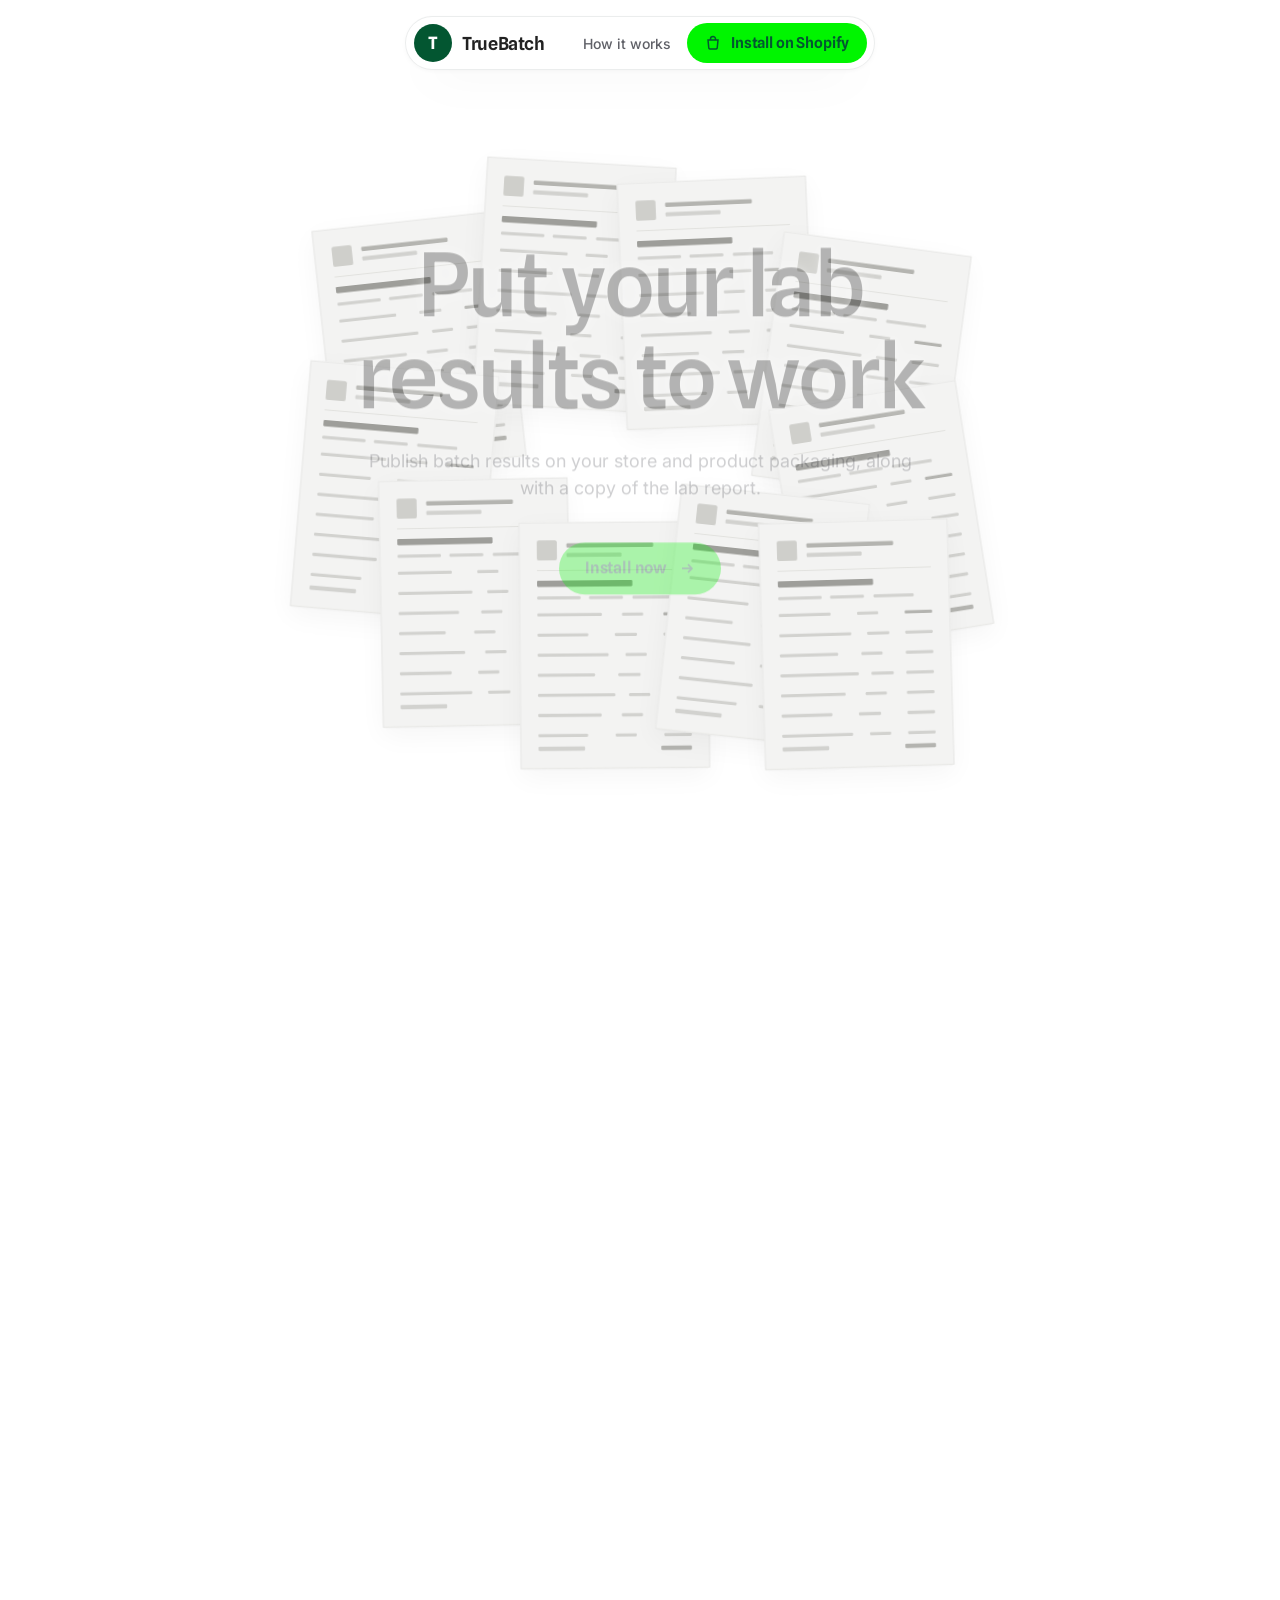
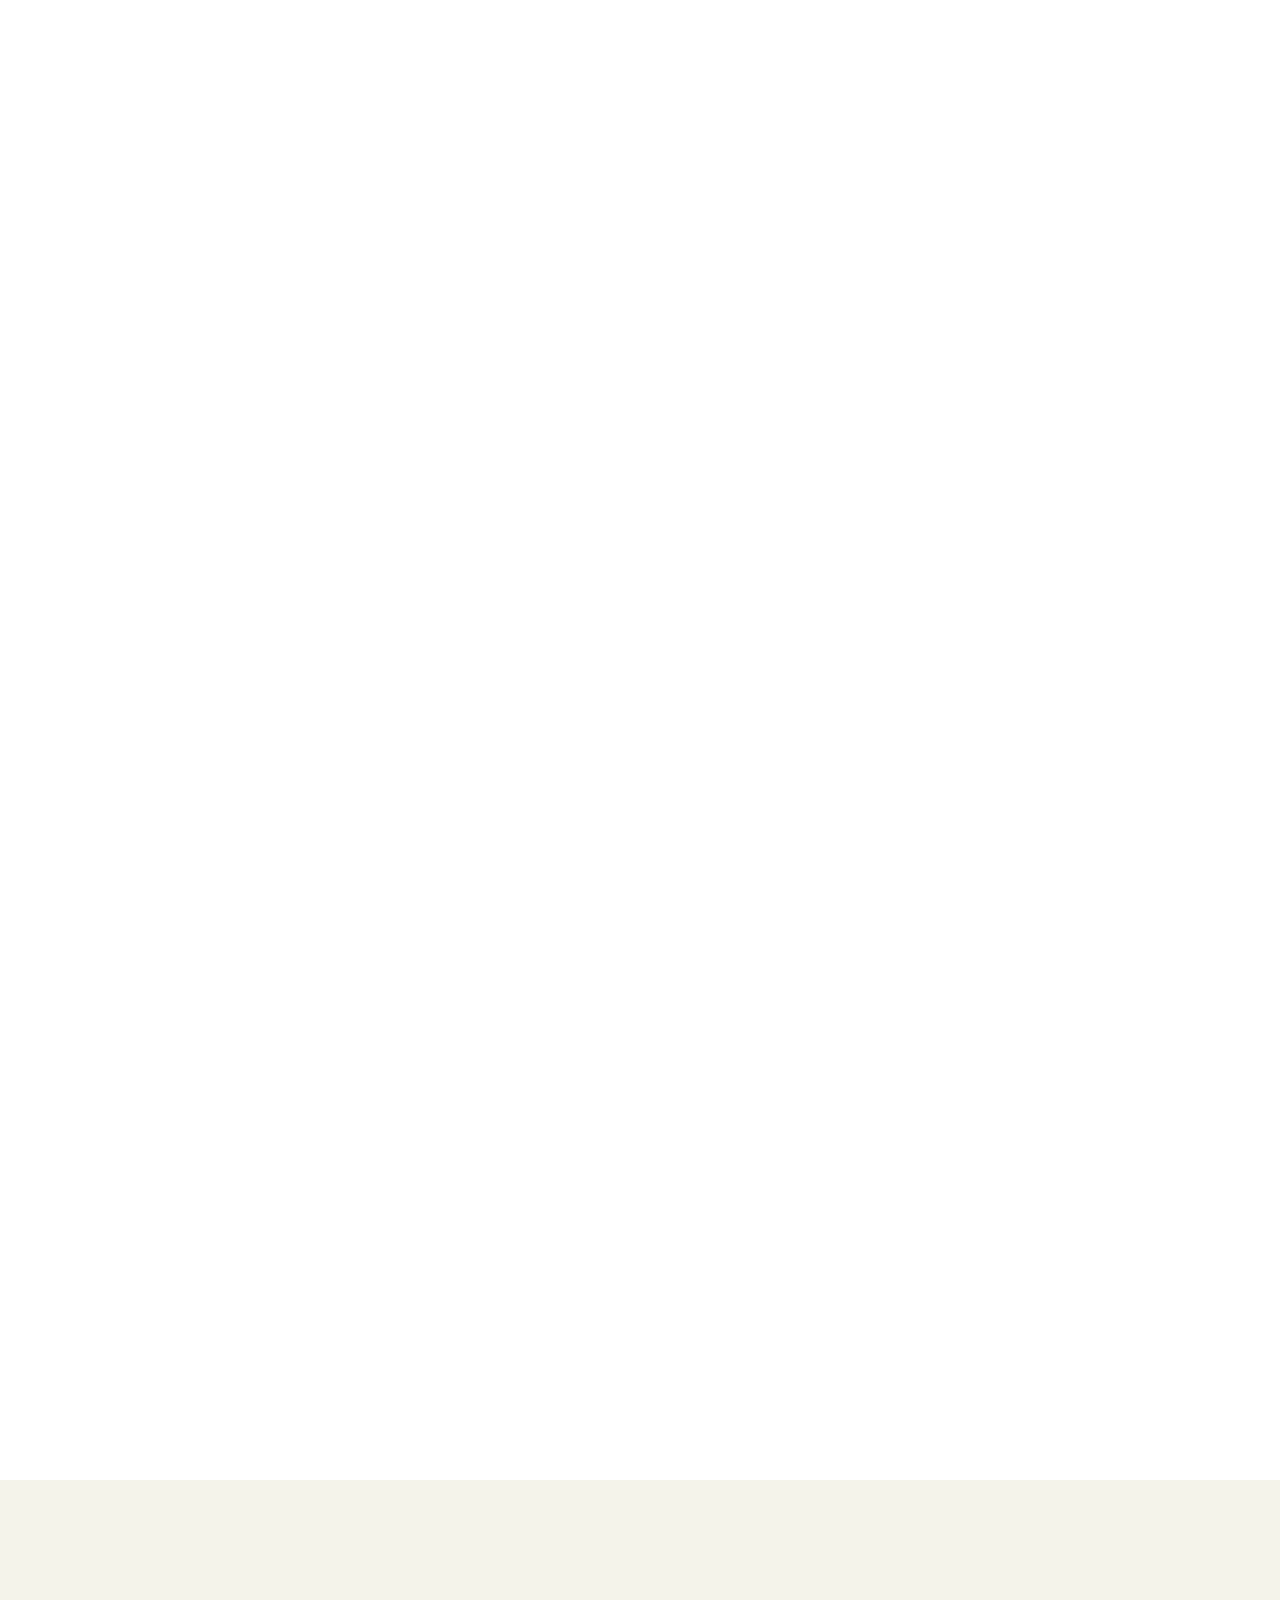
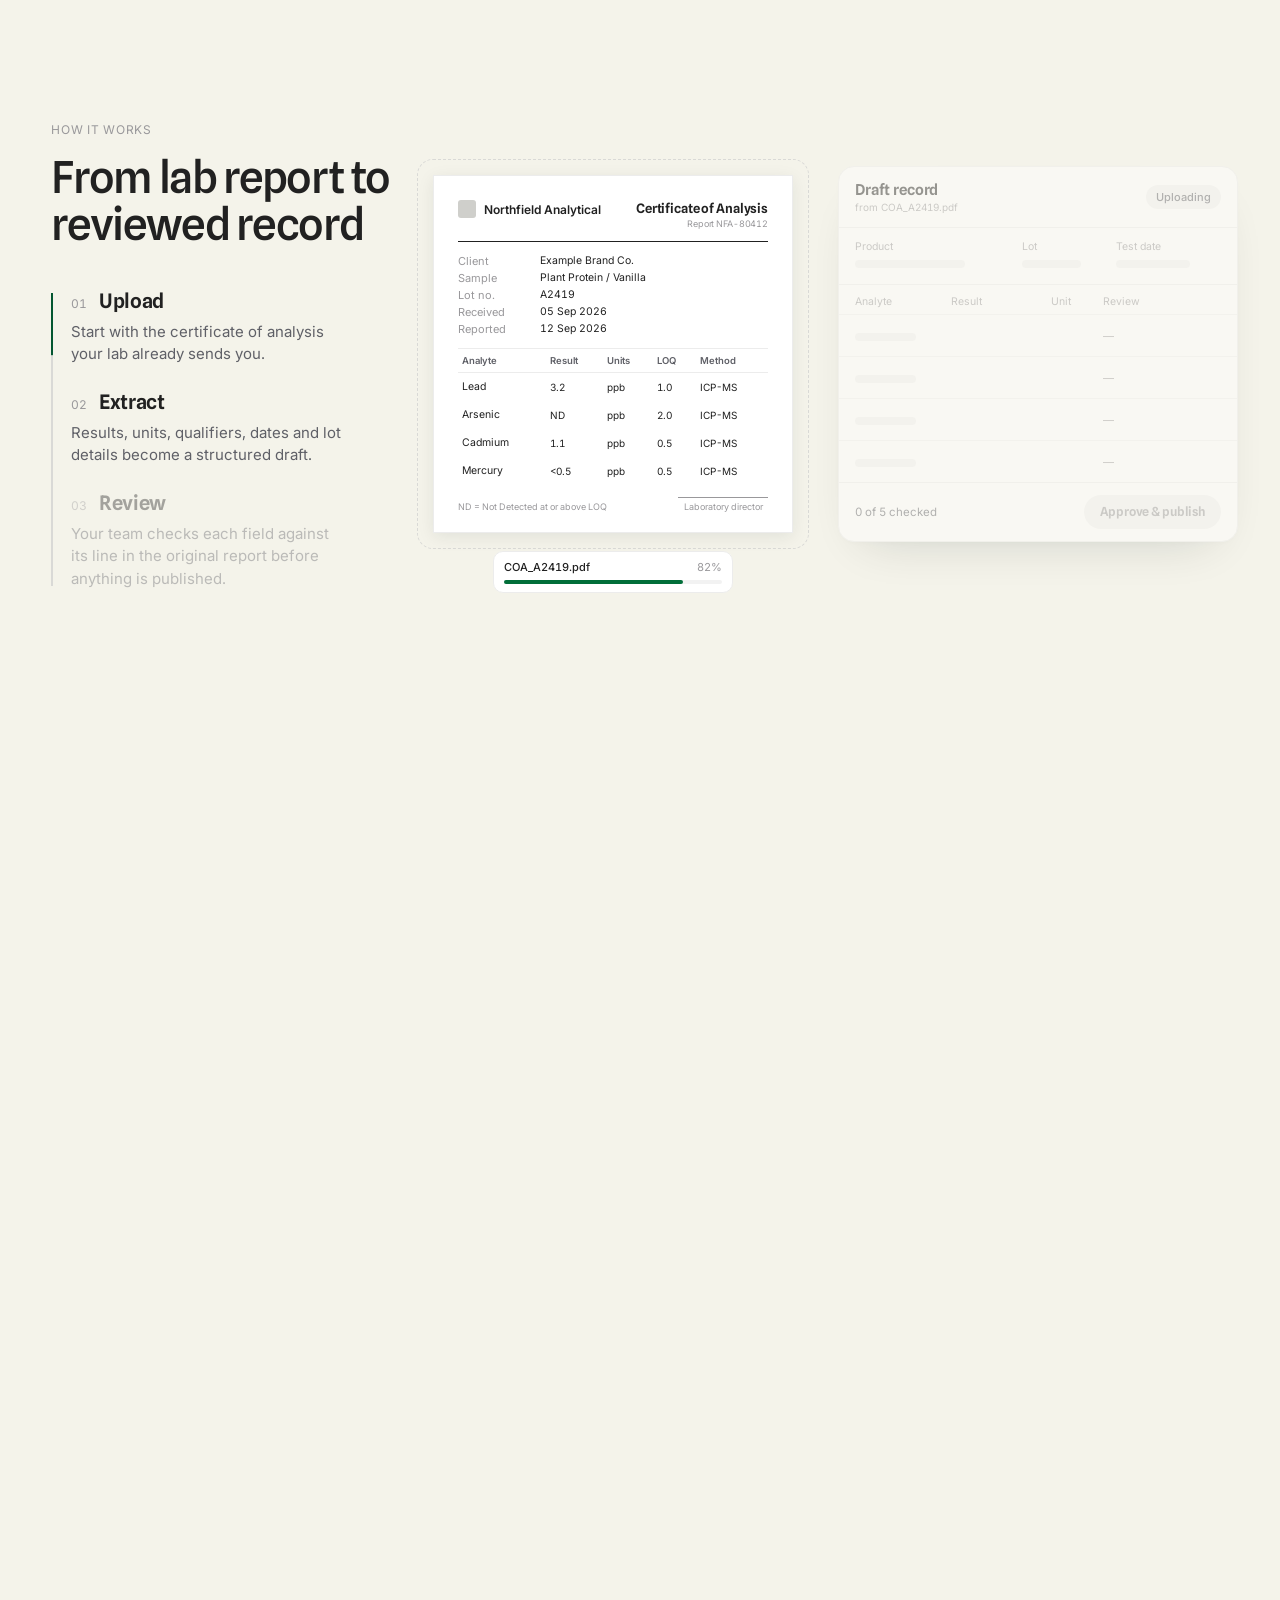
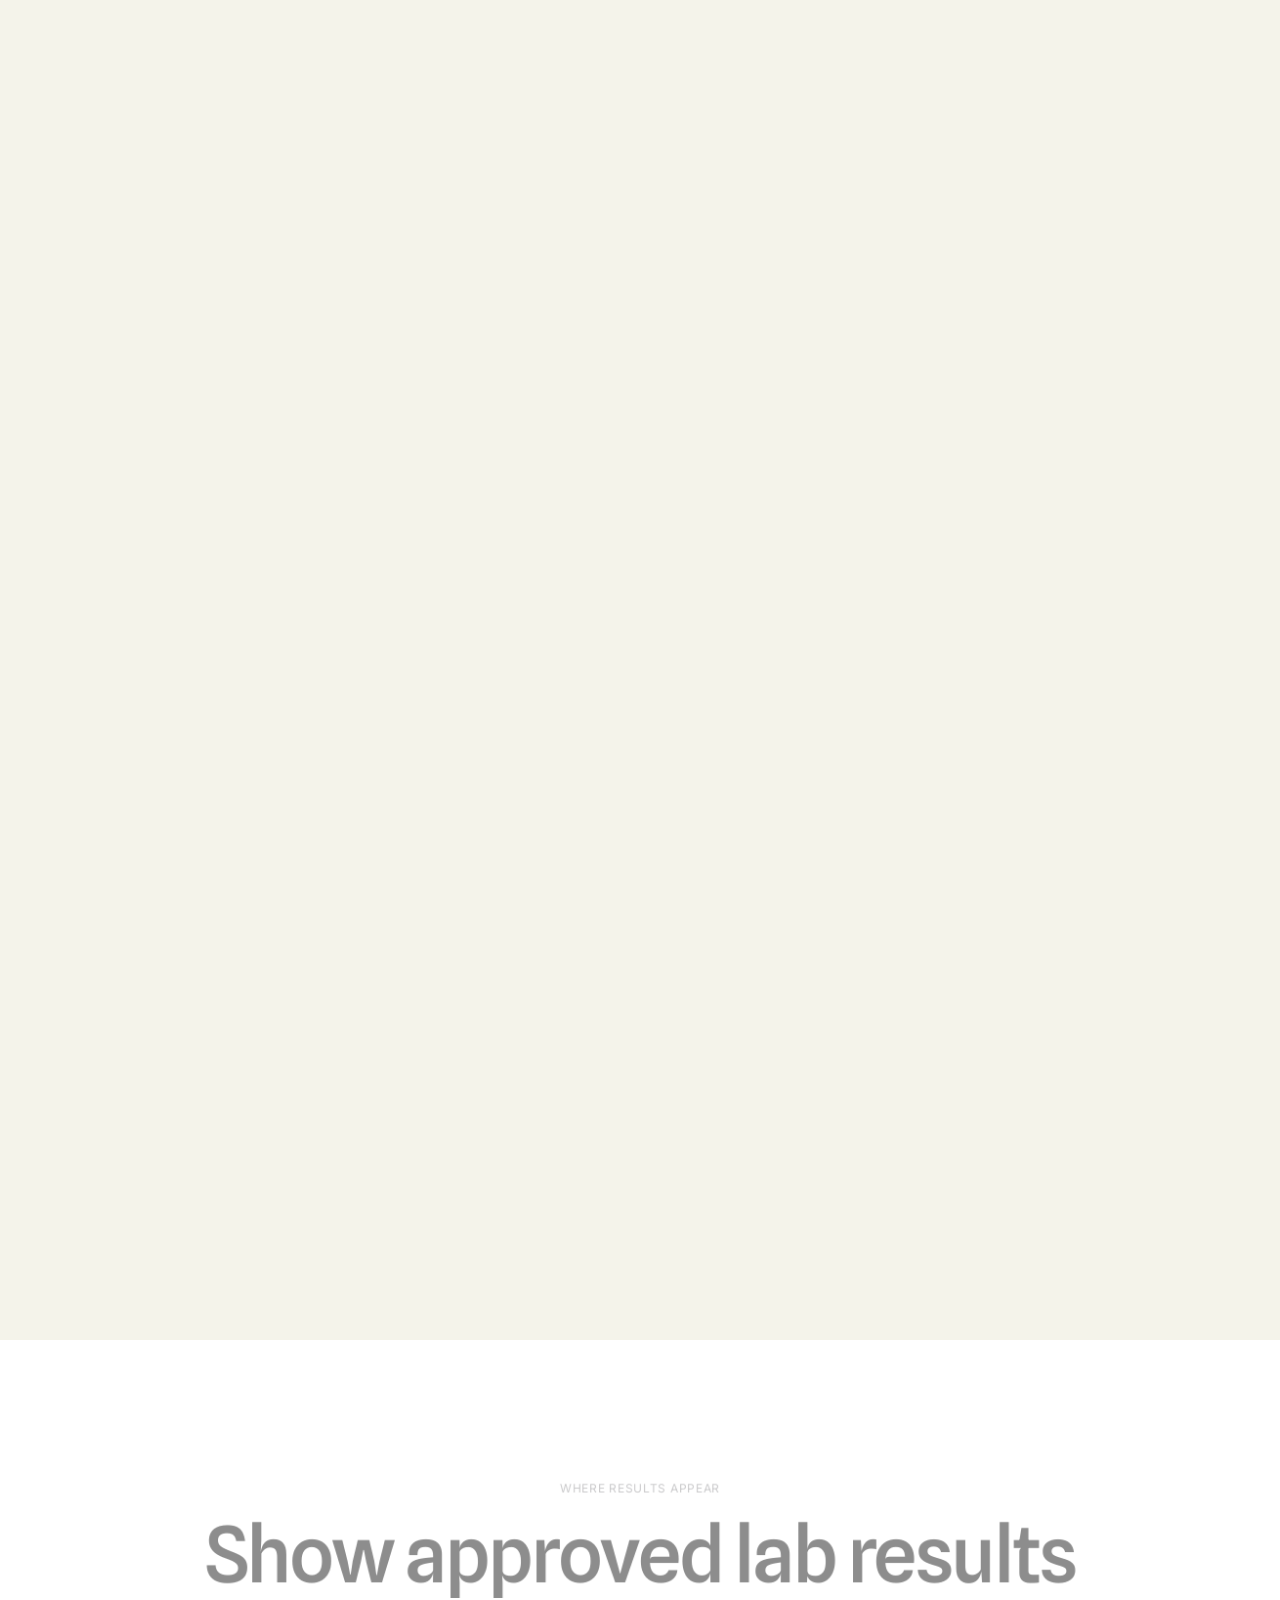
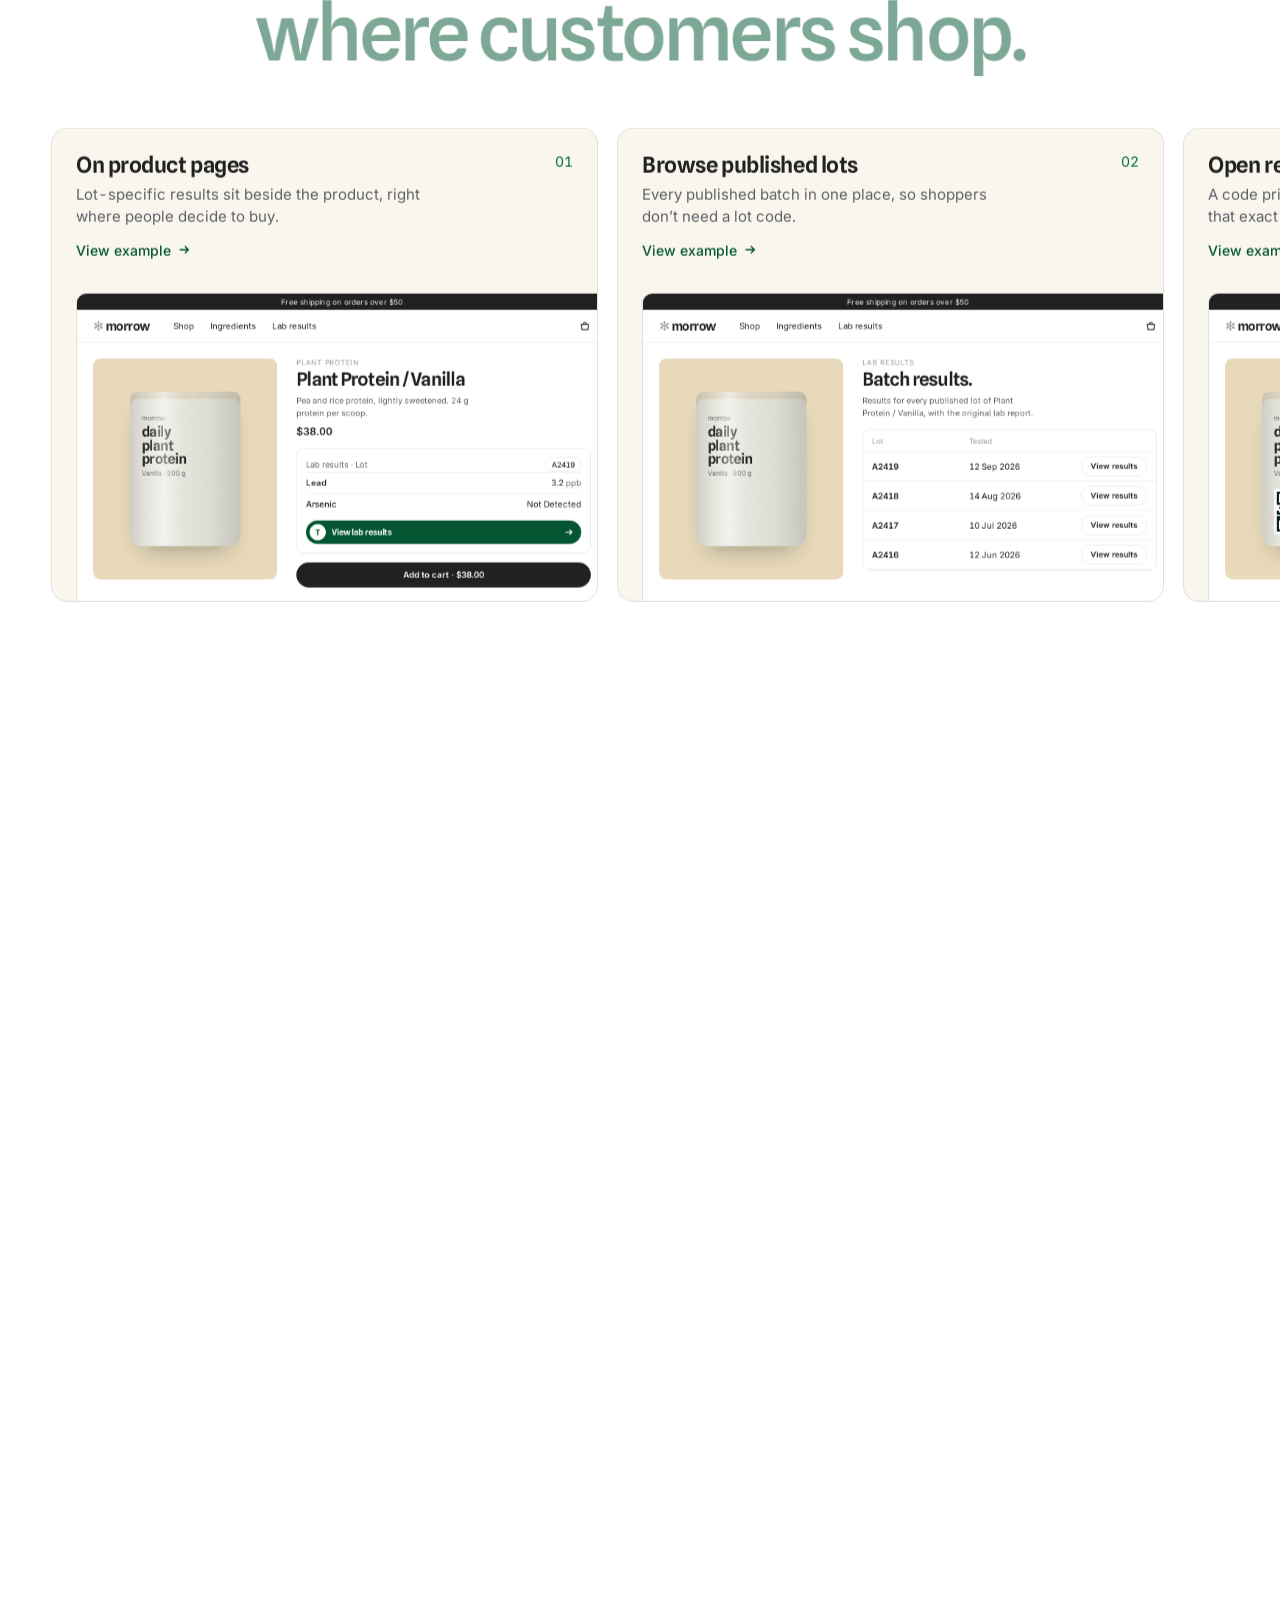
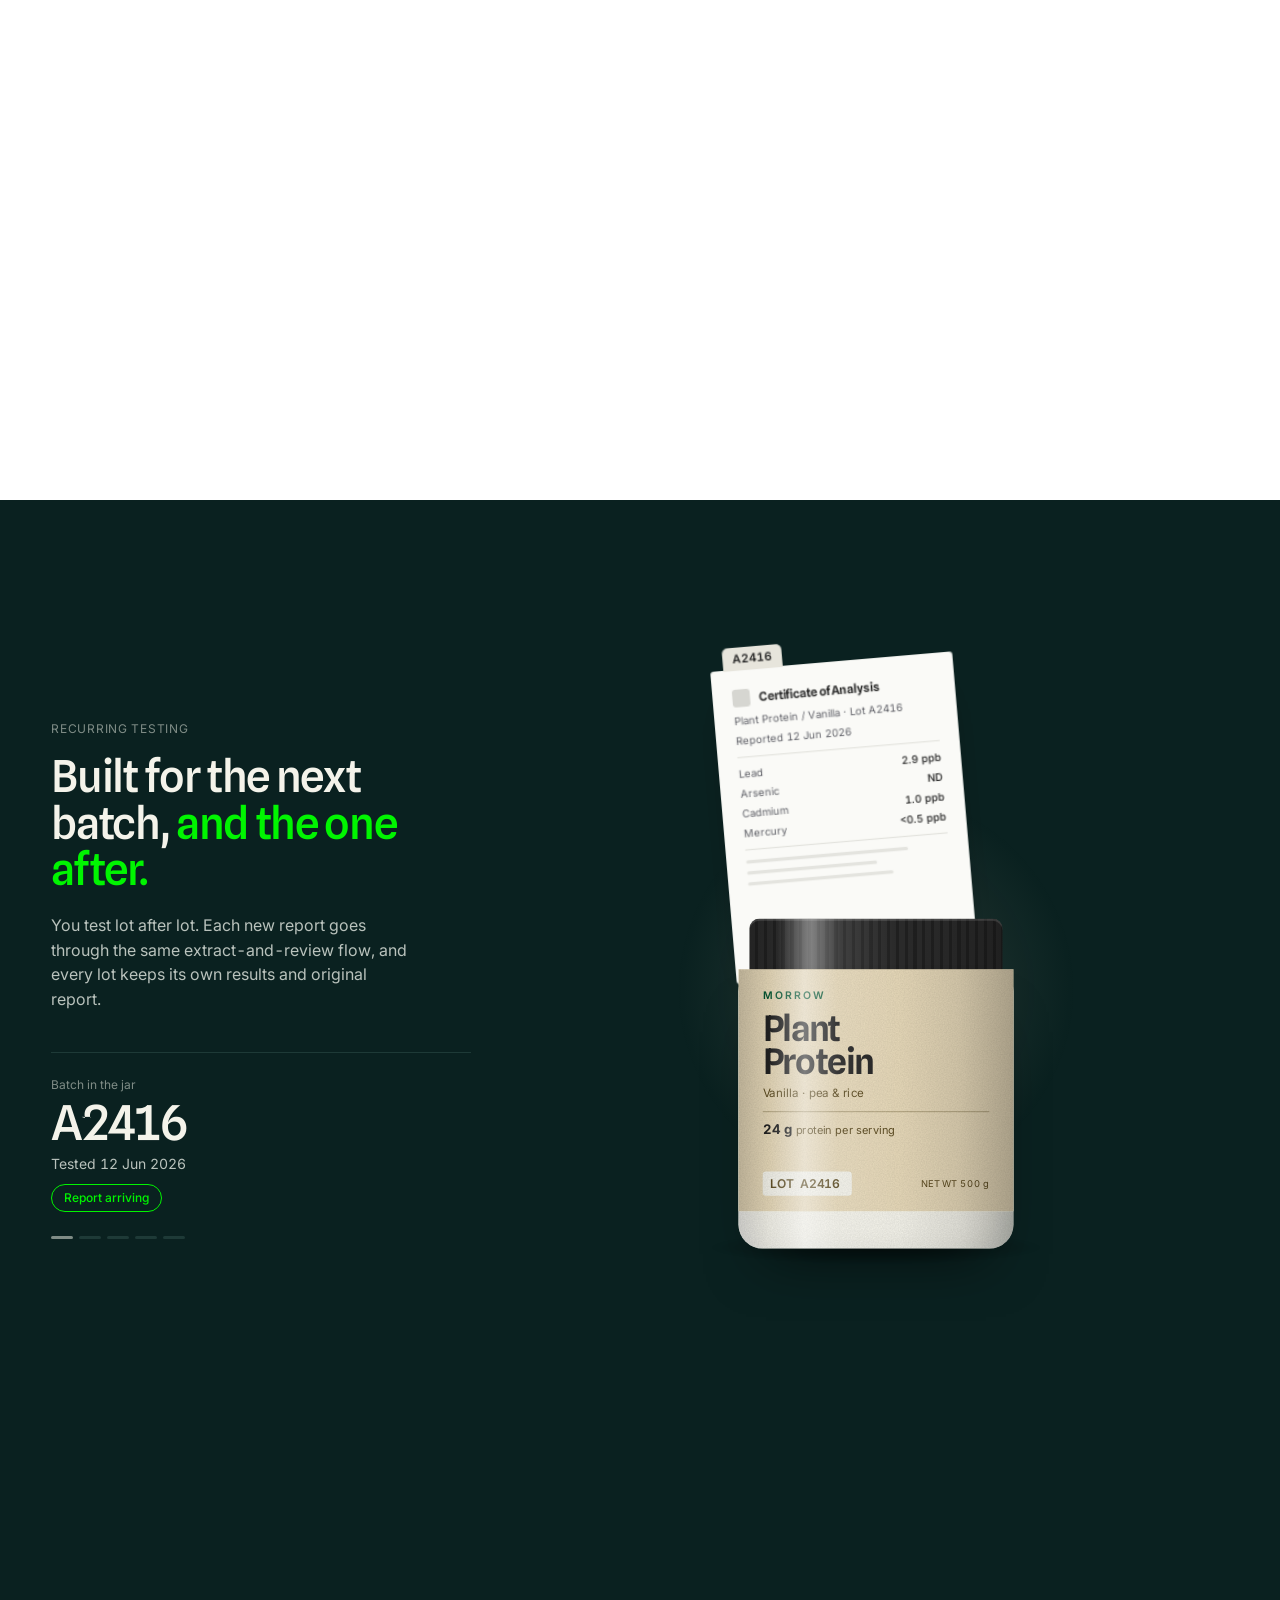
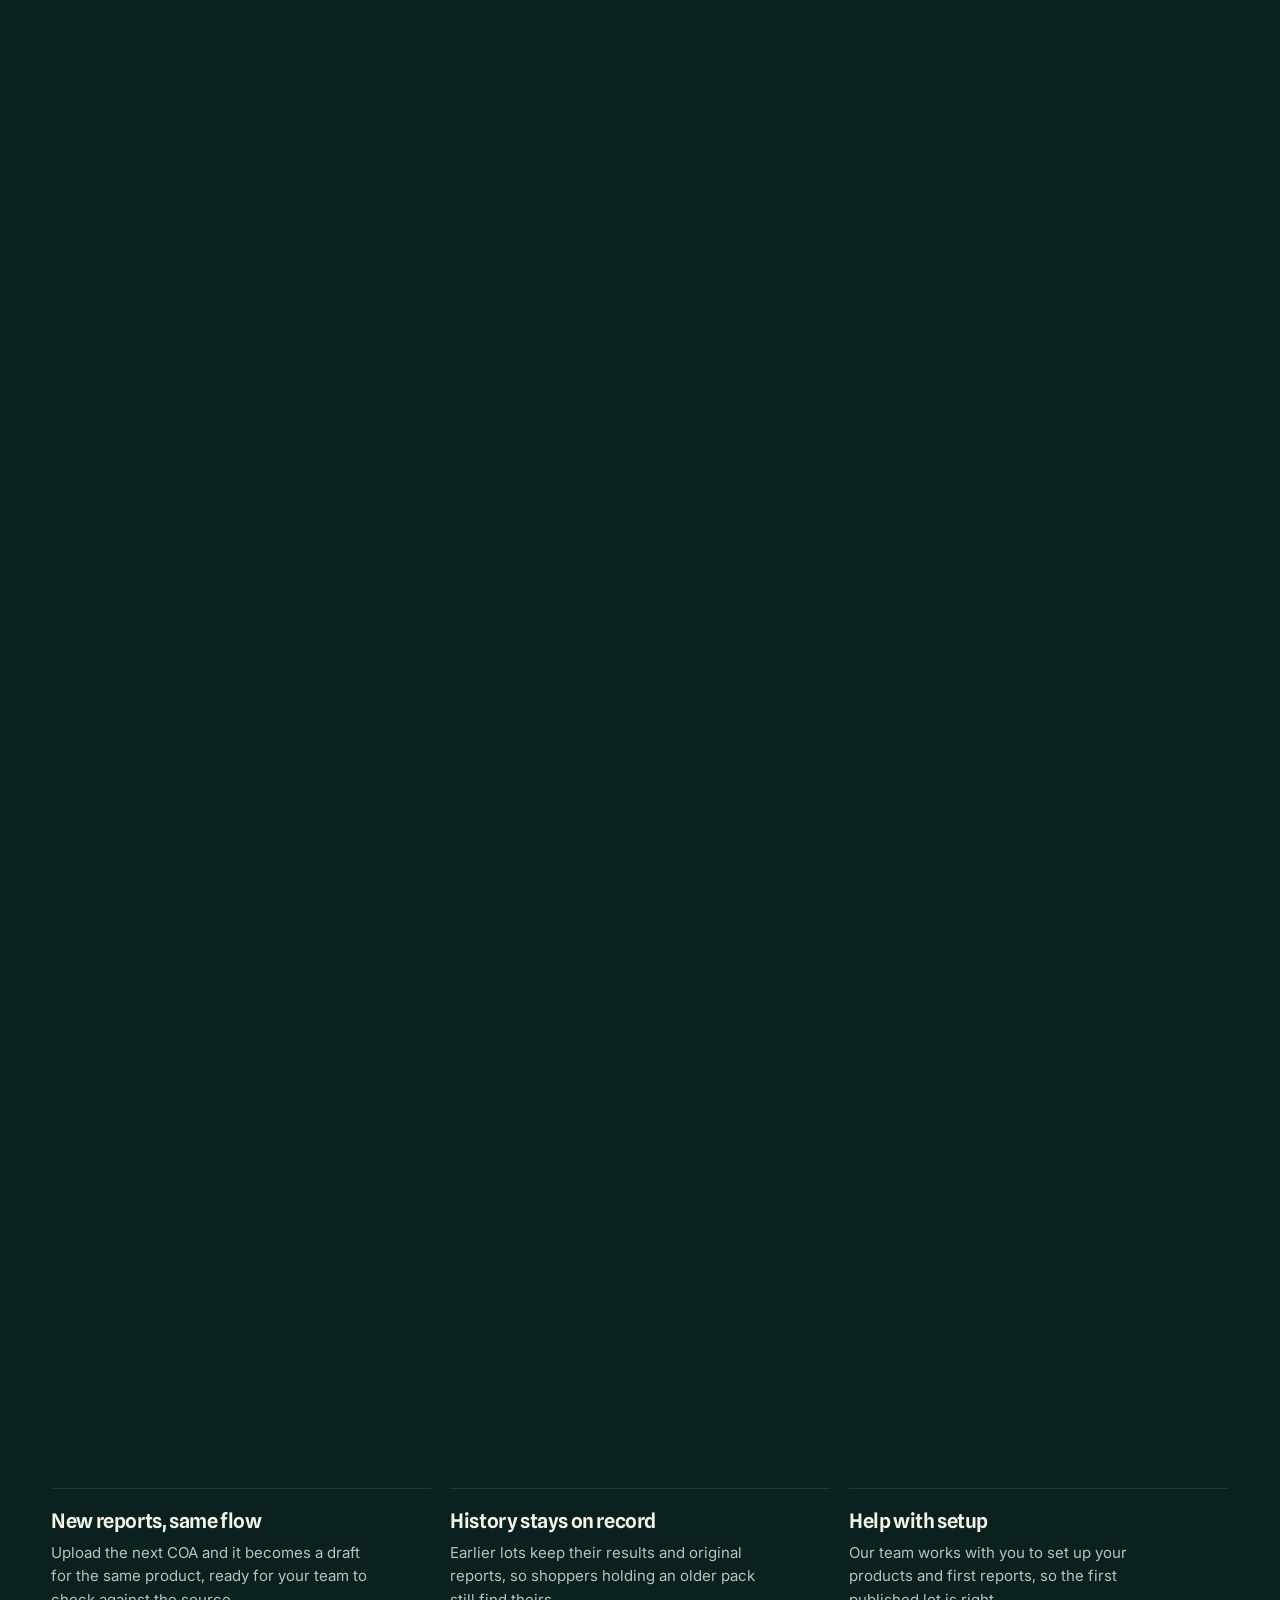
==== commit bdda581b: "Add FAQ on the homepage and the rest of the marketing site pages. Co-authored-by: Cursor <cursoragen" ====
--- a/index.html
+++ b/index.html
@@ -813,6 +813,31 @@
     .cat .ex { font-size: 12.5px; }
   }
 
+  /* ---------- FAQ: plain, centred, hairline rows ---------- */
+  .faq { background: var(--color-bg); padding: var(--section-y) var(--gutter); }
+  .faq-in { max-width: 920px; margin: 0 auto; }
+  .faq h2 { text-align: center; font-family: var(--font-display); font-weight: 500; font-size: var(--text-h1); line-height: 1.04; letter-spacing: var(--tracking-display); }
+  .faq-list { margin-top: var(--space-16); border-top: 1px solid var(--hairline); }
+  .qa { border-bottom: 1px solid var(--hairline); }
+  .qa-q {
+    width: 100%; display: flex; justify-content: space-between; align-items: center; gap: var(--space-6);
+    padding: 26px 4px; background: none; border: 0; cursor: pointer; text-align: left; color: var(--color-text);
+    font-family: var(--font-display); font-weight: 600; font-size: 1.125rem; letter-spacing: -0.01em; line-height: 1.35;
+  }
+  .qa-q:focus-visible { outline: 2px solid var(--color-focus-ring); outline-offset: 2px; border-radius: var(--r-inner); }
+  .qa-ic { flex: none; width: 18px; height: 18px; color: var(--tb-gray-900); transition: transform 0.4s var(--ease-reveal); }
+  .qa-ic svg { width: 100%; height: 100%; display: block; }
+  .qa.is-open .qa-ic { transform: rotate(45deg); }
+  .qa-a { display: grid; grid-template-rows: 0fr; transition: grid-template-rows 0.35s var(--ease-reveal); }
+  .qa.is-open .qa-a { grid-template-rows: 1fr; }
+  .qa-a > div { overflow: hidden; }
+  .qa-a p { padding: 0 64px 26px 4px; font-size: var(--text-base); line-height: 1.6; color: var(--color-text-secondary); max-width: 64ch; }
+  @media (max-width: 900px) {
+    .faq-list { margin-top: var(--space-10); }
+    .qa-q { font-size: 1rem; padding: 20px 0; }
+    .qa-a p { padding: 0 0 20px; }
+  }
+
   /* ---------- Closing CTA + footer ---------- */
   .end { position: relative; overflow: clip; background: var(--tb-forest-800); color: var(--tb-cream-50); padding: clamp(5rem, 12vw, 10rem) var(--gutter); }
   .end-papers { position: absolute; inset: 0; pointer-events: none; }
@@ -959,6 +984,9 @@
   /* Buttons: one family. Sizes 52 / 40 / 34. Variants: primary (lime), dark (in-product), outline. */
   .btn { height: 40px; padding: 0 20px; gap: 10px; border-radius: var(--r-pill); justify-content: center; font-size: 0.9375rem; line-height: 1; white-space: nowrap; }
   .btn--lg { height: 52px; padding: 0 26px; gap: 12px; font-size: var(--text-base); }
+  .btn--dark { background: var(--tb-forest-800); color: #fff; }
+  .btn--dark:hover { background: var(--tb-forest-700); }
+  .btn svg { width: 16px; height: 16px; }
   .nav-cta .btn { height: 40px; padding: 0 18px; gap: 10px; }
   .tbw-btn, .approve, .coa, .add, .m-cta, .tb-w .tbw-btn, .lots .go, .m-phone .btn-sm, .m-field .b, .setup .submit { border-radius: var(--r-pill); }
   .tbw-btn { height: 40px; padding: 0 8px 0 6px; }
@@ -1578,12 +1606,48 @@
     </div>
   </section>
 
+  <section class="faq" id="faq" aria-labelledby="faq-title">
+    <div class="faq-in">
+      <h2 id="faq-title">Common questions</h2>
+      <div class="faq-list">
+          <div class="qa">
+            <h3><button class="qa-q" id="qq-0" aria-expanded="false" aria-controls="qa-0">Is TrueBatch a lab, or a certification?<span class="qa-ic"><svg viewBox="0 0 18 18" fill="none" stroke="currentColor" stroke-width="1.6" aria-hidden="true"><path d="M9 2v14M2 9h14"/></svg></span></button></h3>
+            <div class="qa-a" id="qa-0" role="region" aria-labelledby="qq-0"><div><p>No. TrueBatch doesn’t test products and doesn’t certify them. It works with the lab reports you already commission, and publishes their results as the laboratory reported them.</p></div></div>
+          </div>
+          <div class="qa">
+            <h3><button class="qa-q" id="qq-1" aria-expanded="false" aria-controls="qa-1">Do I need to change labs or re-test anything?<span class="qa-ic"><svg viewBox="0 0 18 18" fill="none" stroke="currentColor" stroke-width="1.6" aria-hidden="true"><path d="M9 2v14M2 9h14"/></svg></span></button></h3>
+            <div class="qa-a" id="qa-1" role="region" aria-labelledby="qq-1"><div><p>No. Start with the certificate of analysis (COA) PDFs your lab already sends. TrueBatch turns them into structured drafts, so the testing you’ve already paid for becomes readable on your store.</p></div></div>
+          </div>
+          <div class="qa">
+            <h3><button class="qa-q" id="qq-2" aria-expanded="false" aria-controls="qa-2">What if the extraction gets something wrong?<span class="qa-ic"><svg viewBox="0 0 18 18" fill="none" stroke="currentColor" stroke-width="1.6" aria-hidden="true"><path d="M9 2v14M2 9h14"/></svg></span></button></h3>
+            <div class="qa-a" id="qa-2" role="region" aria-labelledby="qq-2"><div><p>Nothing is published automatically. Each extracted value sits beside its line in the original report, and your team checks and approves the draft before it goes live. Anything unclear, like a qualifier, is flagged for a closer look.</p></div></div>
+          </div>
+          <div class="qa">
+            <h3><button class="qa-q" id="qq-3" aria-expanded="false" aria-controls="qa-3">How are “Not Detected”, units and qualifiers handled?<span class="qa-ic"><svg viewBox="0 0 18 18" fill="none" stroke="currentColor" stroke-width="1.6" aria-hidden="true"><path d="M9 2v14M2 9h14"/></svg></span></button></h3>
+            <div class="qa-a" id="qa-3" role="region" aria-labelledby="qq-3"><div><p>Exactly as the lab wrote them. “Not Detected” stays “Not Detected”, units aren’t converted, and qualifiers such as “&lt;LOQ” are kept with the value they belong to.</p></div></div>
+          </div>
+          <div class="qa">
+            <h3><button class="qa-q" id="qq-4" aria-expanded="false" aria-controls="qa-4">Where do shoppers see the results?<span class="qa-ic"><svg viewBox="0 0 18 18" fill="none" stroke="currentColor" stroke-width="1.6" aria-hidden="true"><path d="M9 2v14M2 9h14"/></svg></span></button></h3>
+            <div class="qa-a" id="qa-4" role="region" aria-labelledby="qq-4"><div><p>On your Shopify product pages, on a public results page for each lot, through a QR code printed on your packaging, and, if you turn it on, through lot lookup. Every view links back to the original lab report.</p></div></div>
+          </div>
+          <div class="qa">
+            <h3><button class="qa-q" id="qq-6" aria-expanded="false" aria-controls="qa-6">What happens when we test the next batch?<span class="qa-ic"><svg viewBox="0 0 18 18" fill="none" stroke="currentColor" stroke-width="1.6" aria-hidden="true"><path d="M9 2v14M2 9h14"/></svg></span></button></h3>
+            <div class="qa-a" id="qa-6" role="region" aria-labelledby="qq-6"><div><p>Upload the new report and it follows the same extract-and-review flow. Earlier lots keep their results and original reports, so a shopper with an older pack still finds theirs.</p></div></div>
+          </div>
+          <div class="qa">
+            <h3><button class="qa-q" id="qq-7" aria-expanded="false" aria-controls="qa-7">Do you help with setup?<span class="qa-ic"><svg viewBox="0 0 18 18" fill="none" stroke="currentColor" stroke-width="1.6" aria-hidden="true"><path d="M9 2v14M2 9h14"/></svg></span></button></h3>
+            <div class="qa-a" id="qa-7" role="region" aria-labelledby="qq-7"><div><p>Yes. Our team works with you to set up your products and first reports. Use the setup form above to tell us about your store.</p></div></div>
+          </div>
+      </div>
+    </div>
+  </section>
+
   <footer class="foot" data-dark>
     <div class="foot-in">
       <div class="foot-top">
         <div><a class="logo" href="#">TrueBatch</a><p>Lab-results publishing for Shopify brands. Turn the reports you already have into reviewed, readable results.</p></div>
         <nav class="foot-links" aria-label="Footer">
-          <div><b>Product</b><a href="#how">How it works</a><a href="#surfaces">Where results appear</a><a href="#lots">Recurring testing</a><a href="#who">Who it’s for</a></div>
+          <div><b>Product</b><a href="#how">How it works</a><a href="#surfaces">Where results appear</a><a href="#lots">Recurring testing</a><a href="#who">Who it’s for</a><a href="#faq">FAQ</a></div>
           <div><b>Get started</b><a href="#">Install on Shopify</a><a href="#setup">Setup help</a></div>
         </nav>
       </div>
@@ -2070,6 +2134,13 @@
     const reveal = new IntersectionObserver(es => es.forEach(e => { if (e.isIntersecting) { e.target.classList.add('is-in'); reveal.unobserve(e.target); } }), { threshold: 0.3 });
     rcards.forEach(c => { spy.observe(c); reduced ? c.classList.add('is-in') : reveal.observe(c); });
   } else rcards.forEach(c => c.classList.add('is-in'));
+
+  // ---------- FAQ accordion ----------
+  document.querySelectorAll('.qa-q').forEach(b => b.addEventListener('click', () => {
+    const open = b.getAttribute('aria-expanded') !== 'true';
+    b.setAttribute('aria-expanded', String(open));
+    b.closest('.qa').classList.toggle('is-open', open);
+  }));
 
   // ---------- Closing: faint reports drift past at different speeds (a quiet echo of the hero) ----------
   const endSec = document.getElementById('start');
